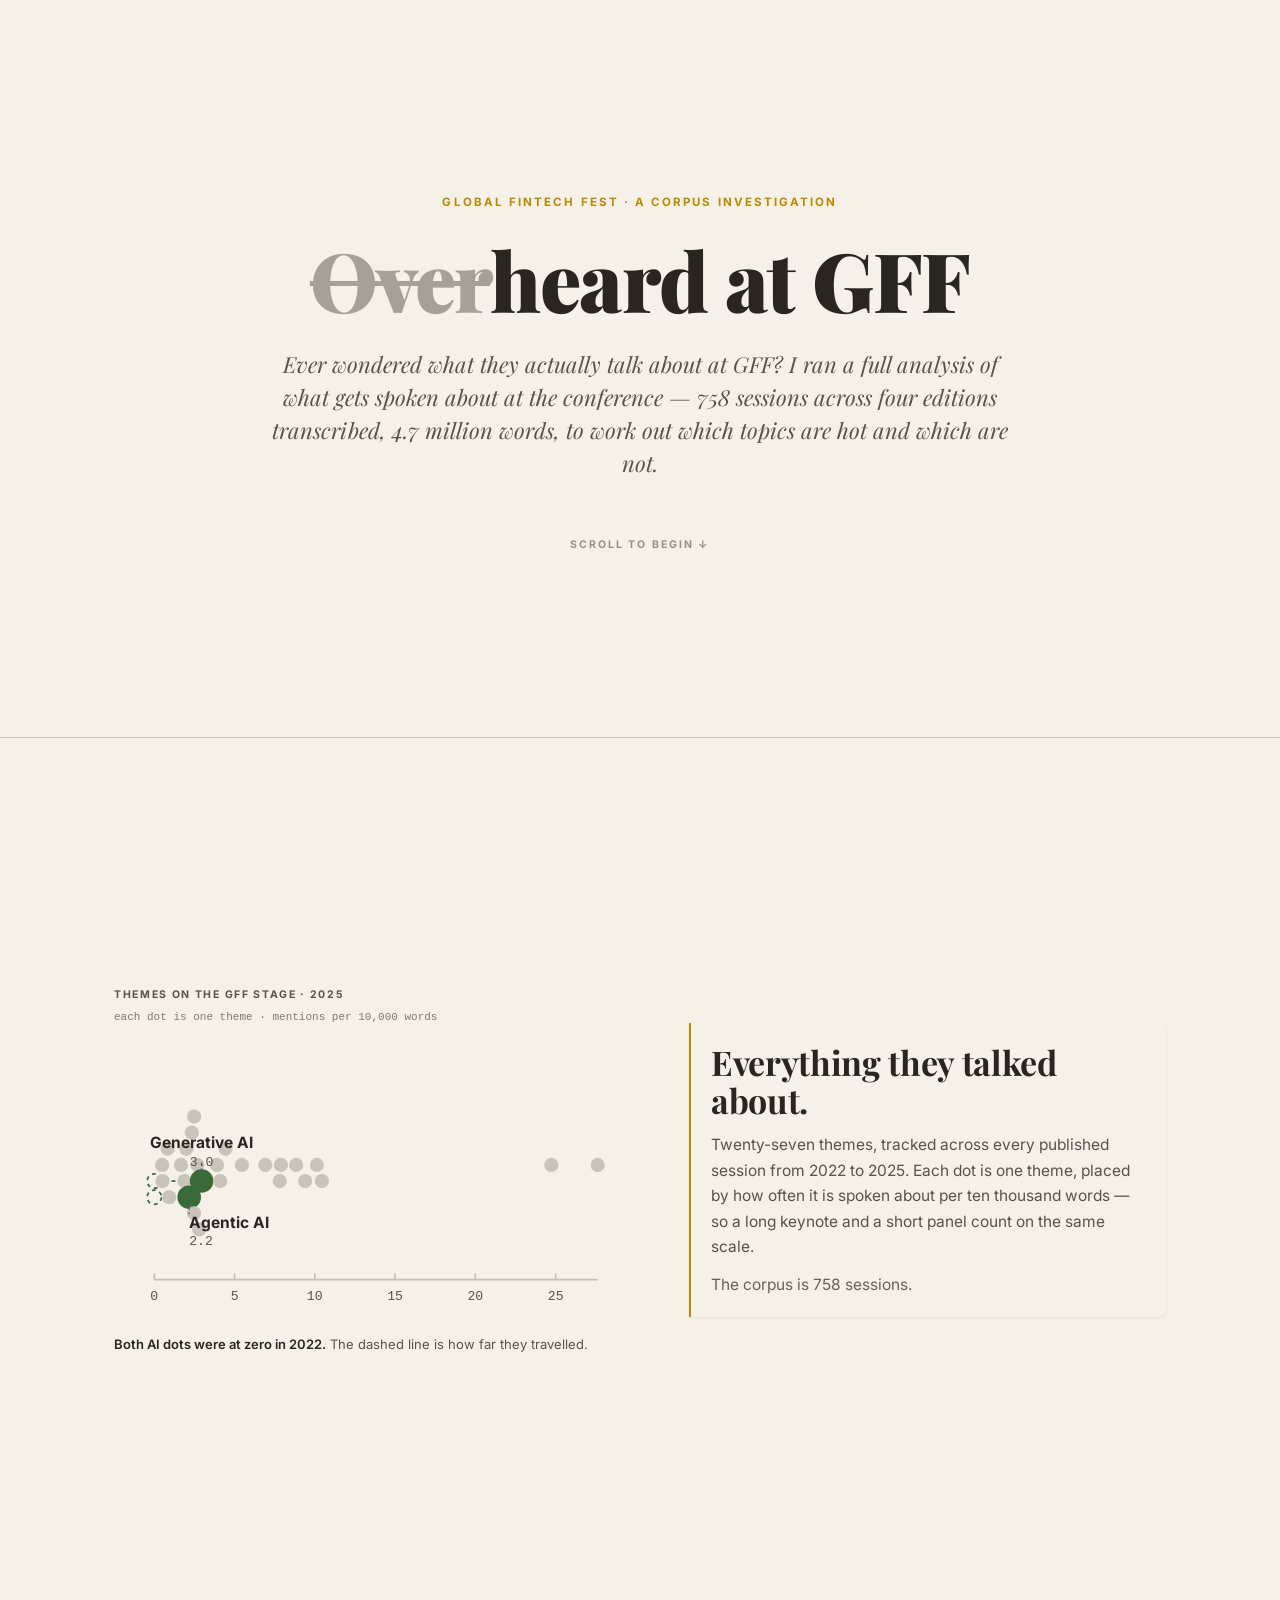
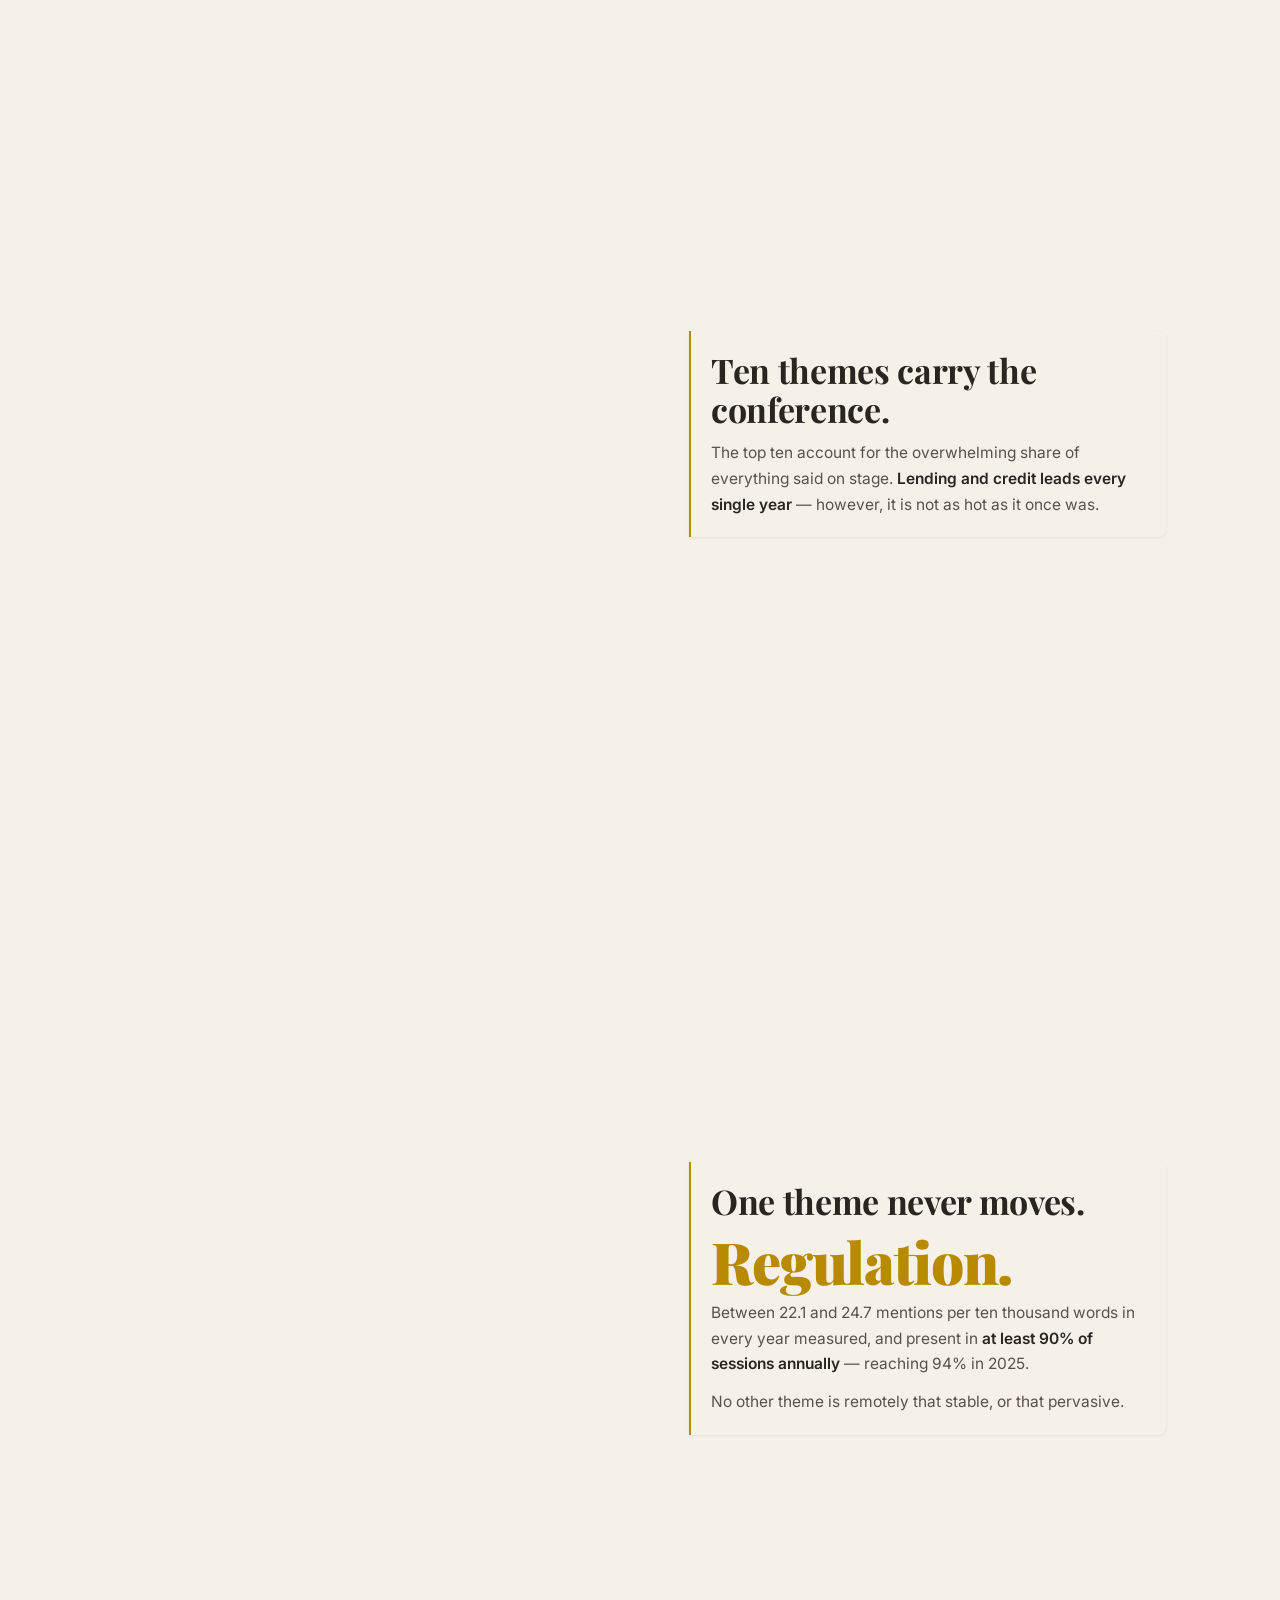
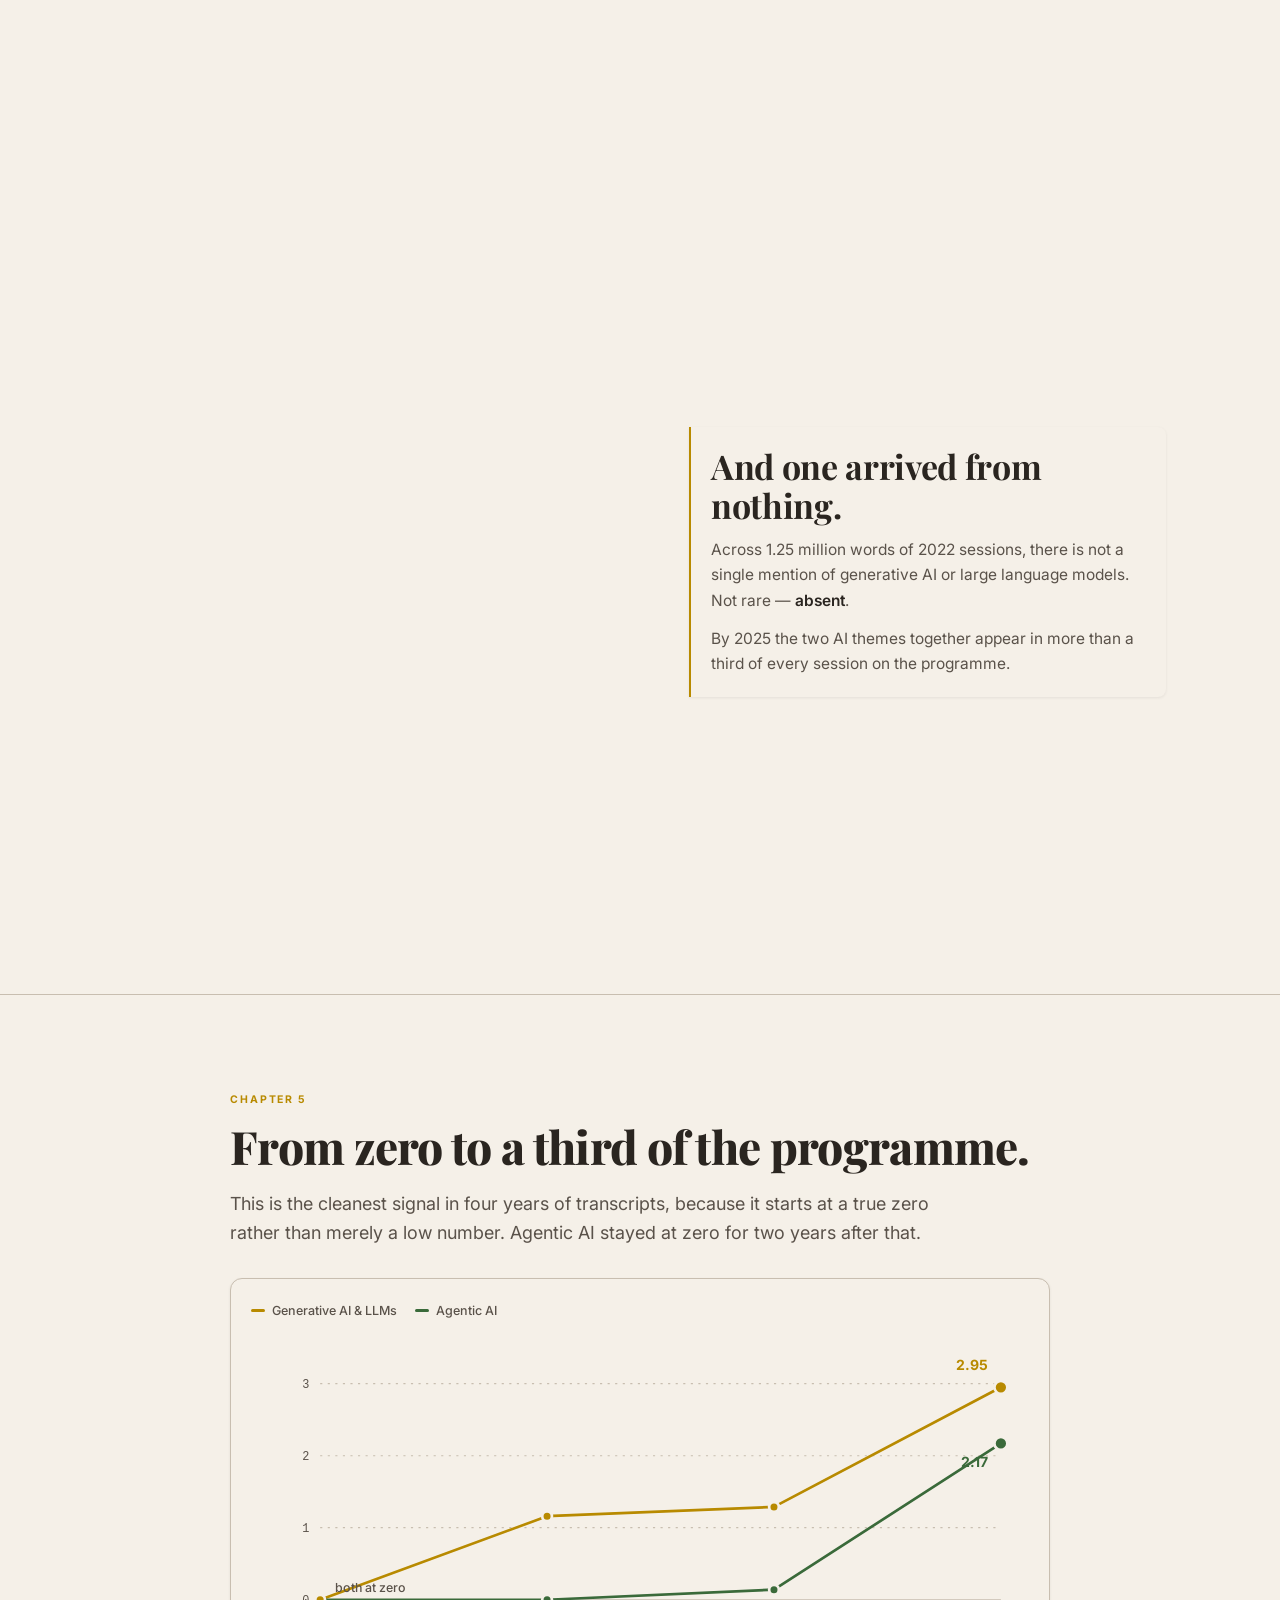
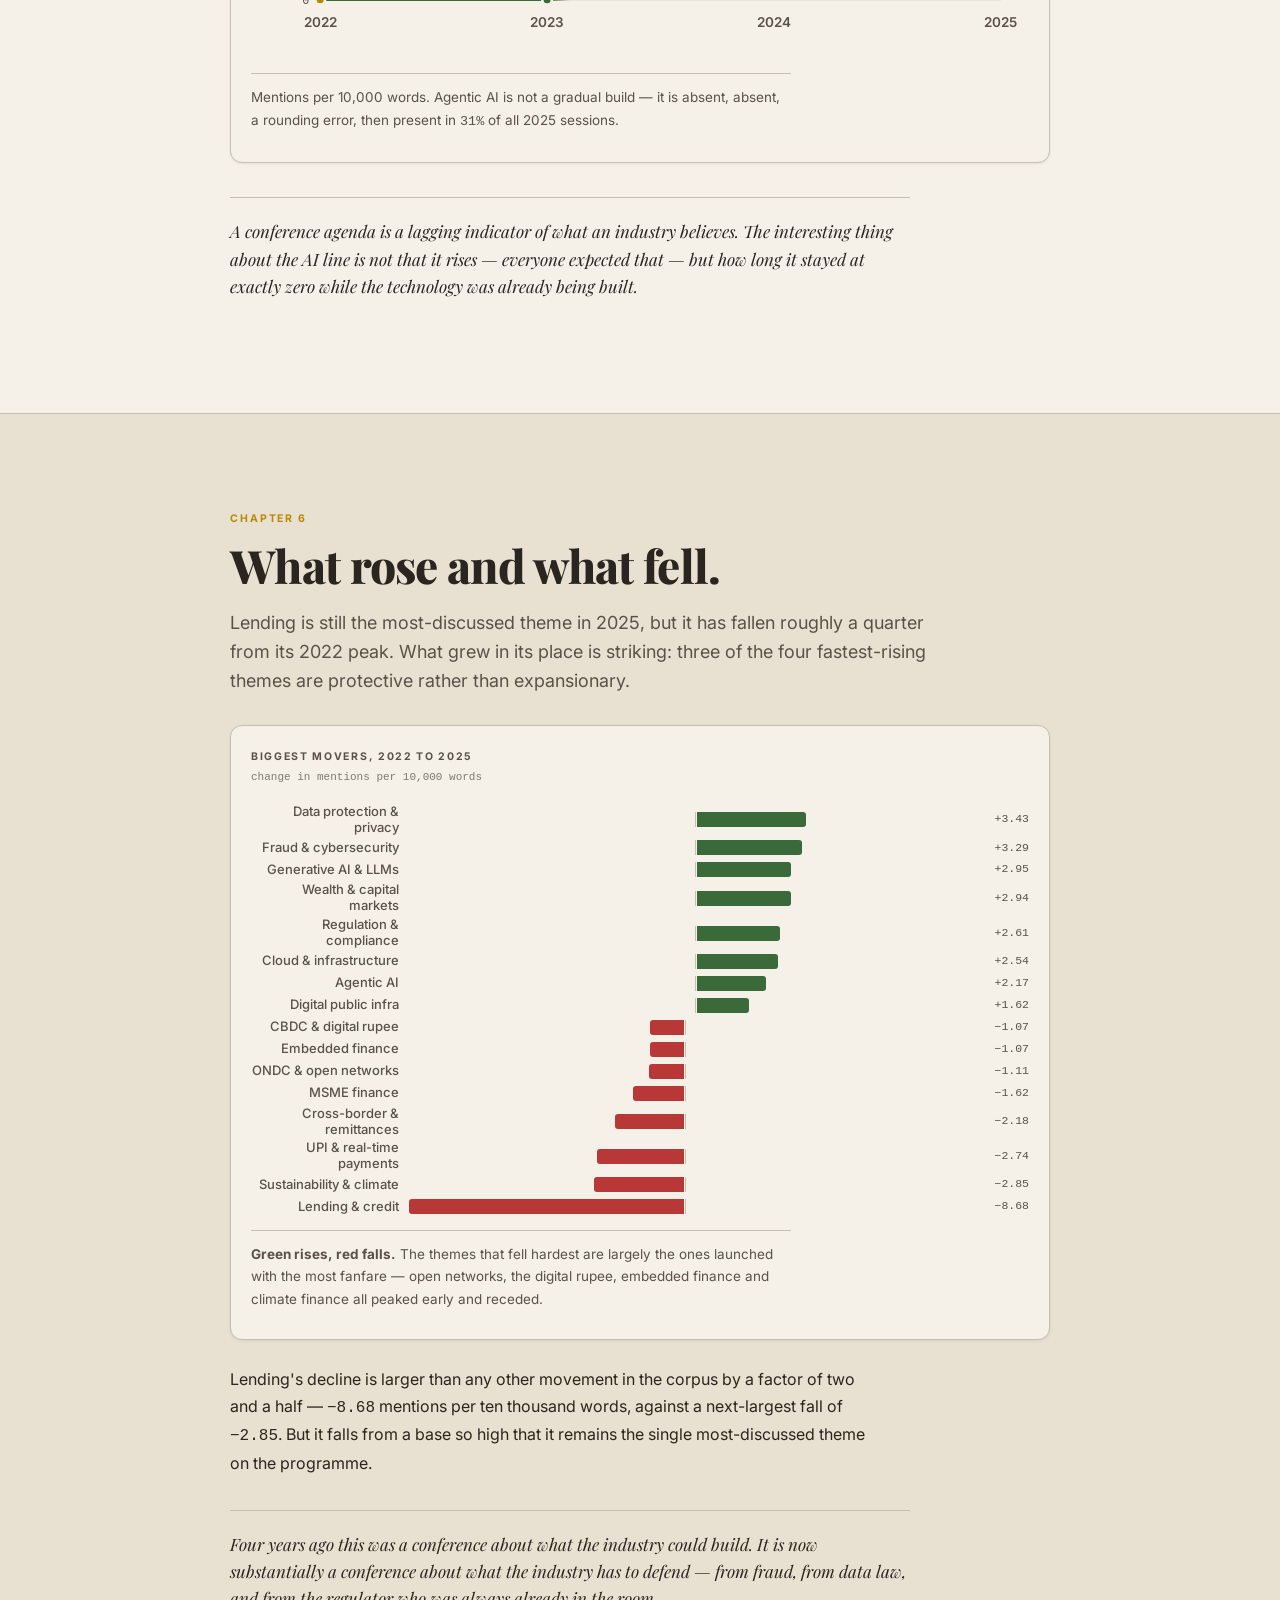
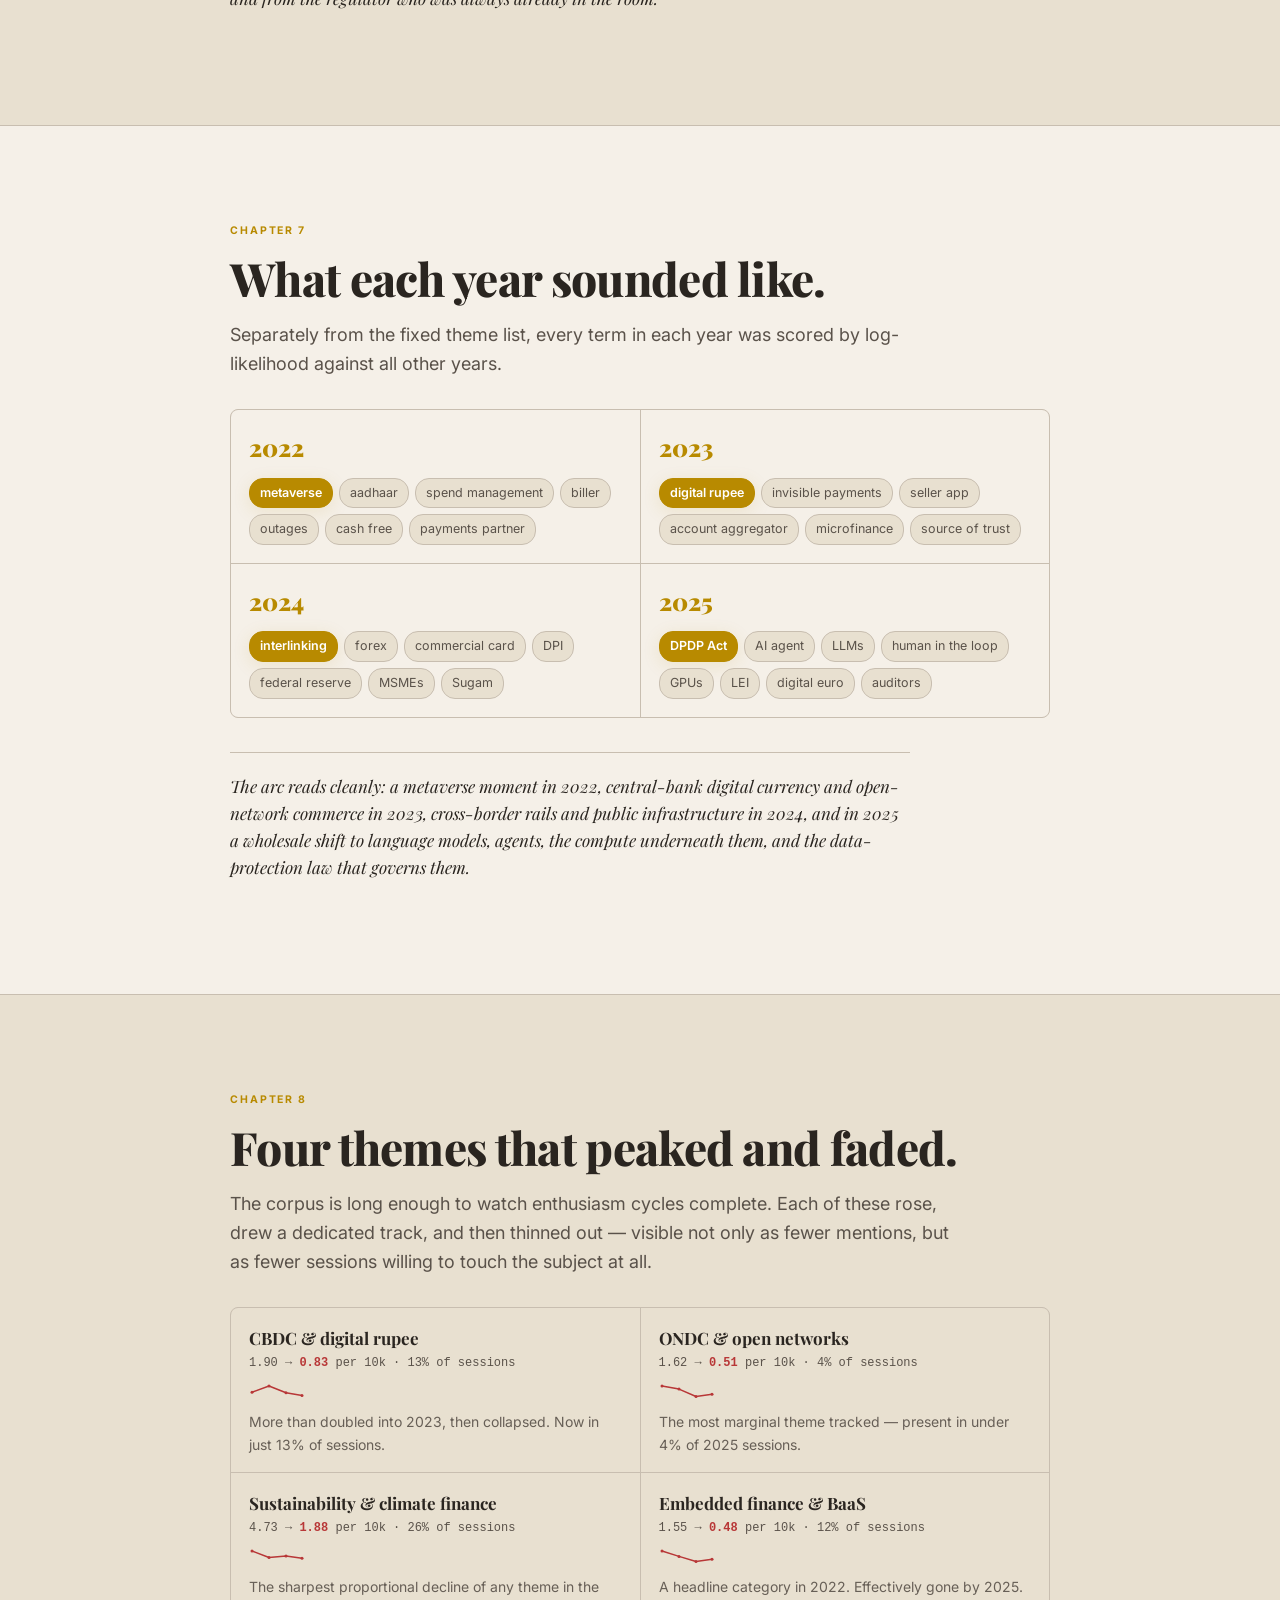
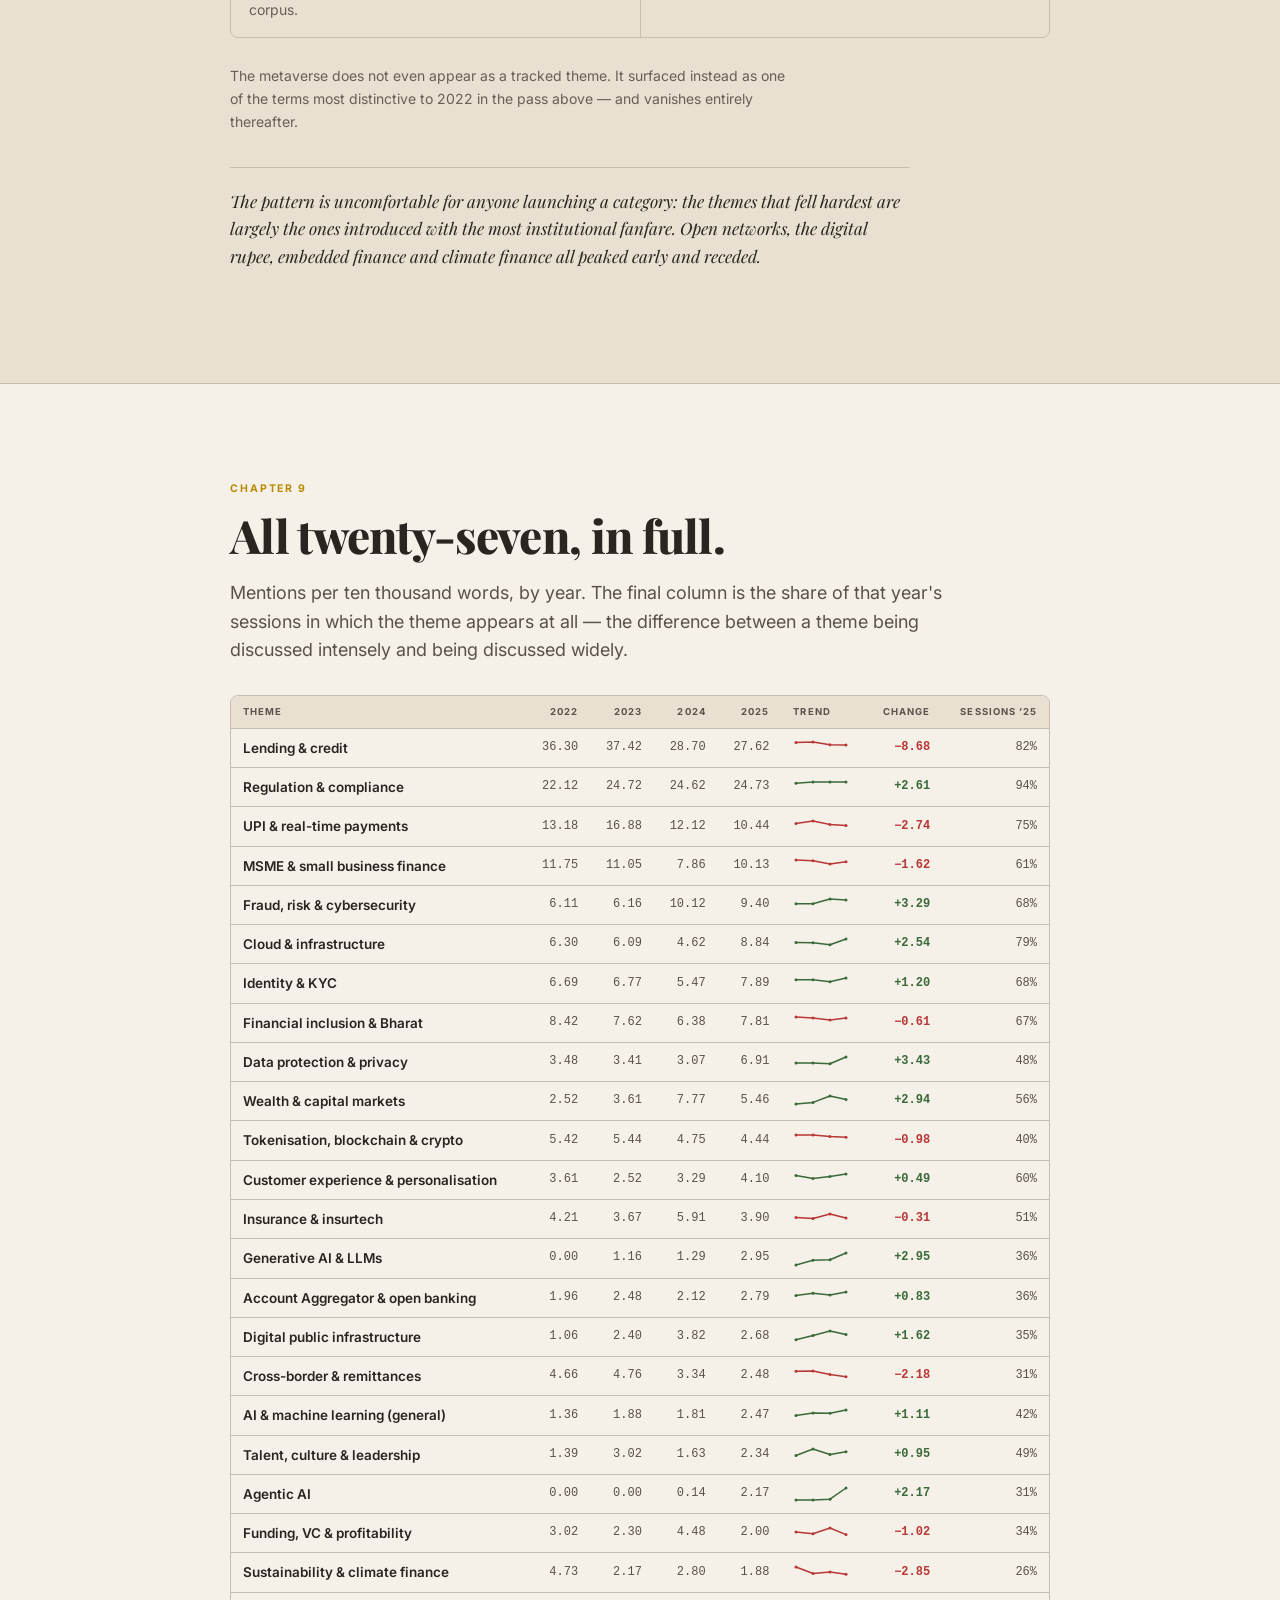
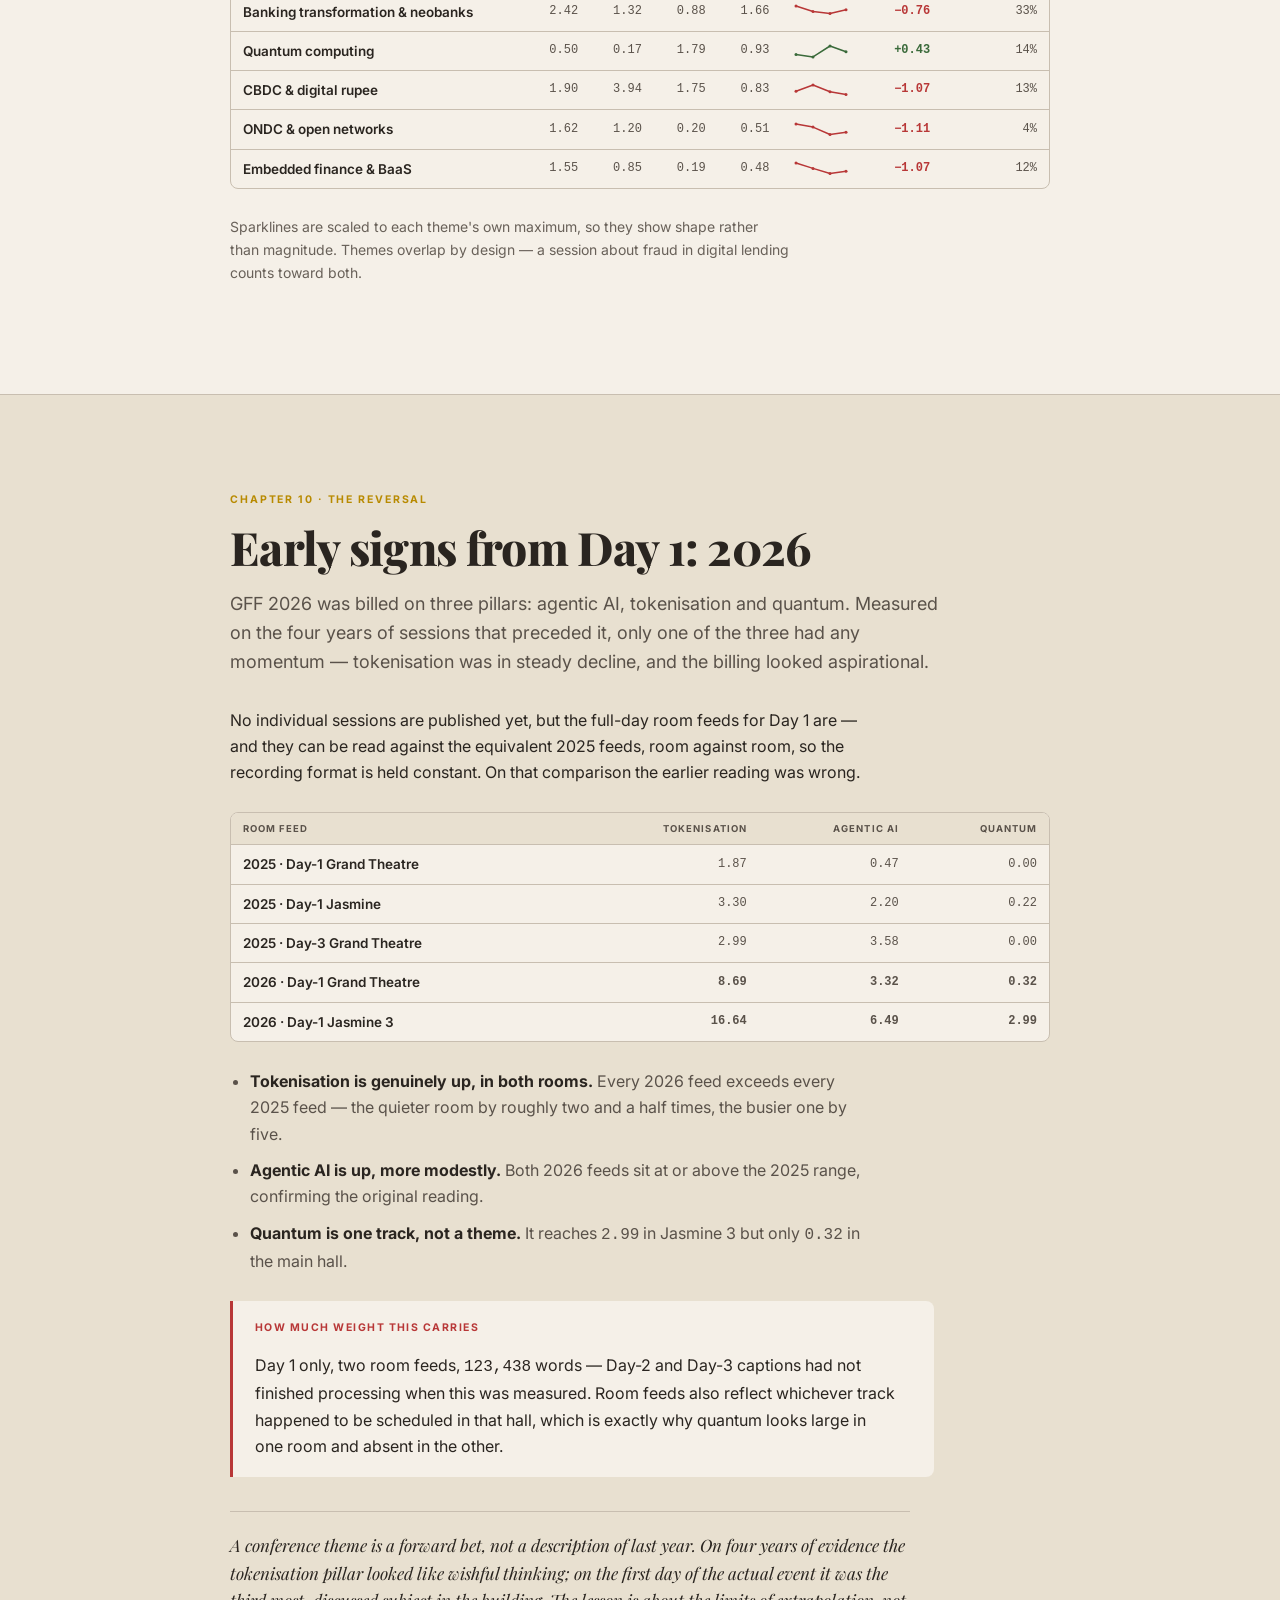
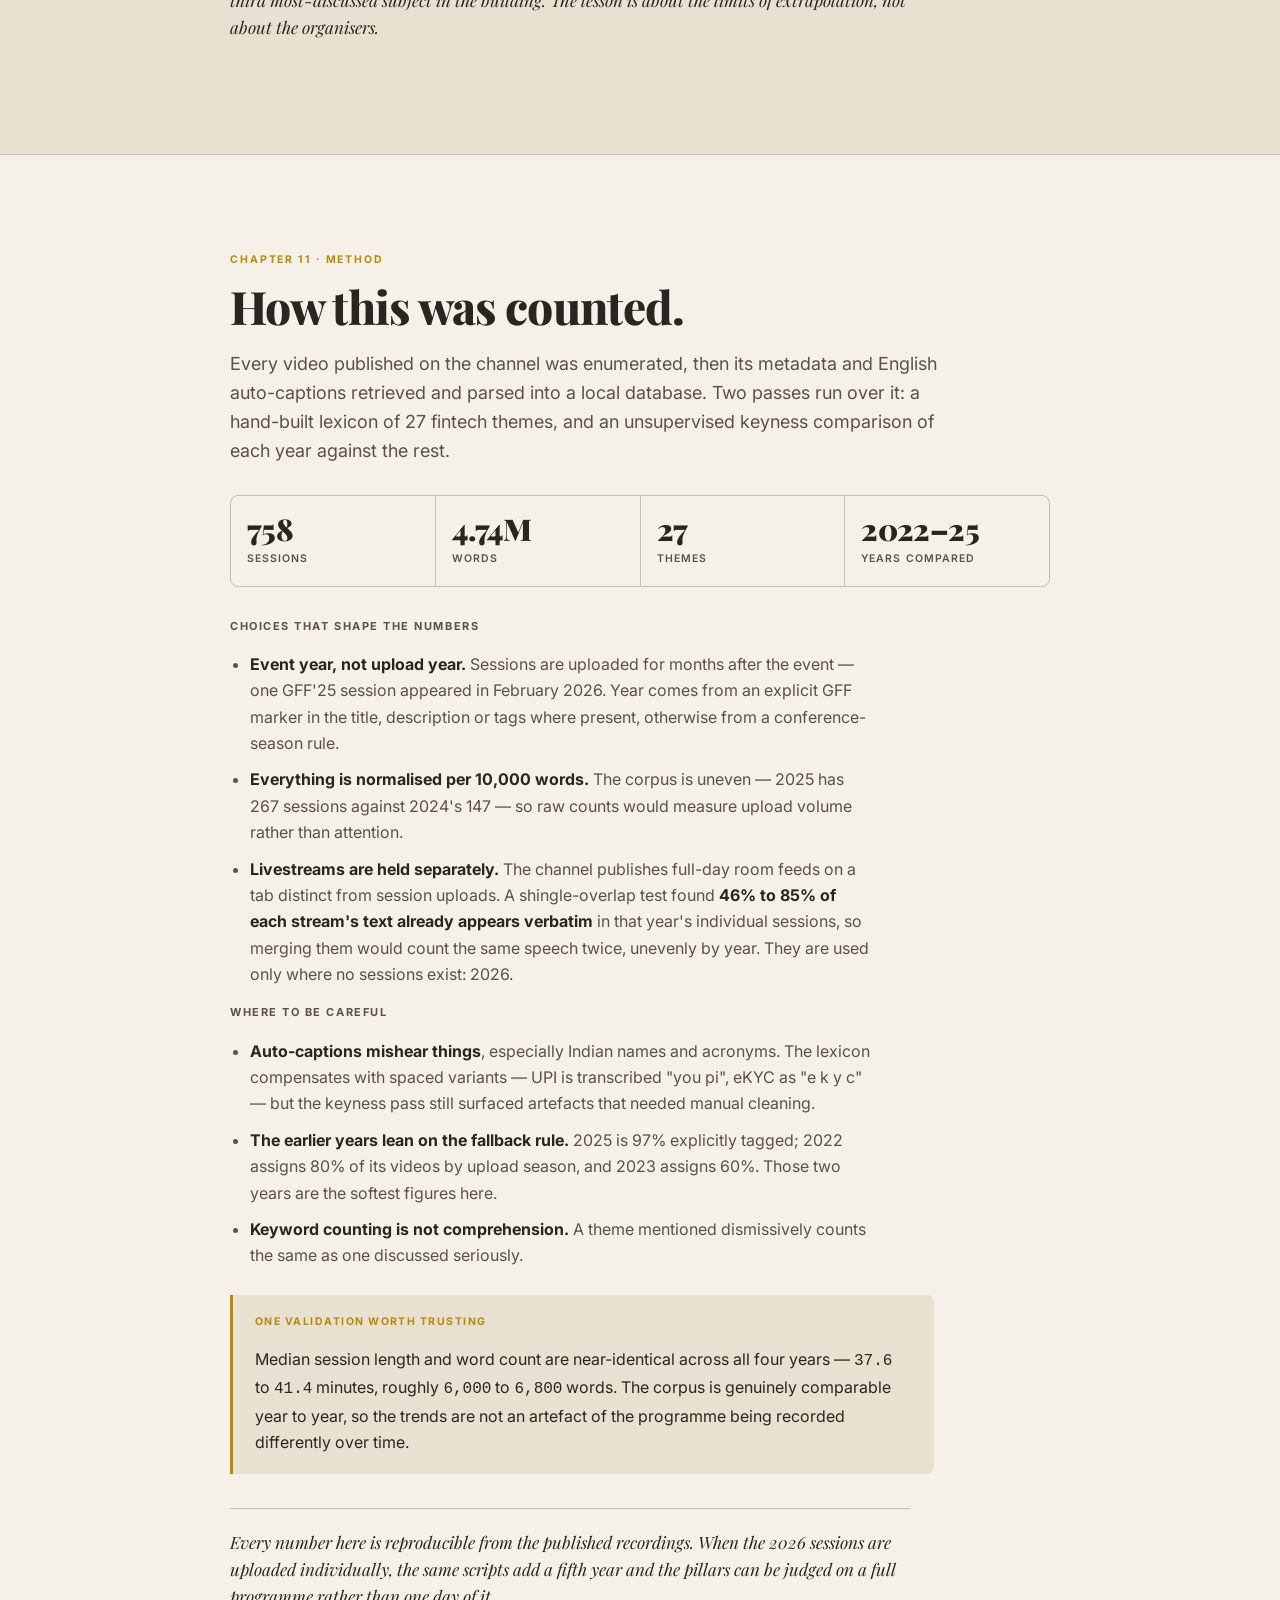
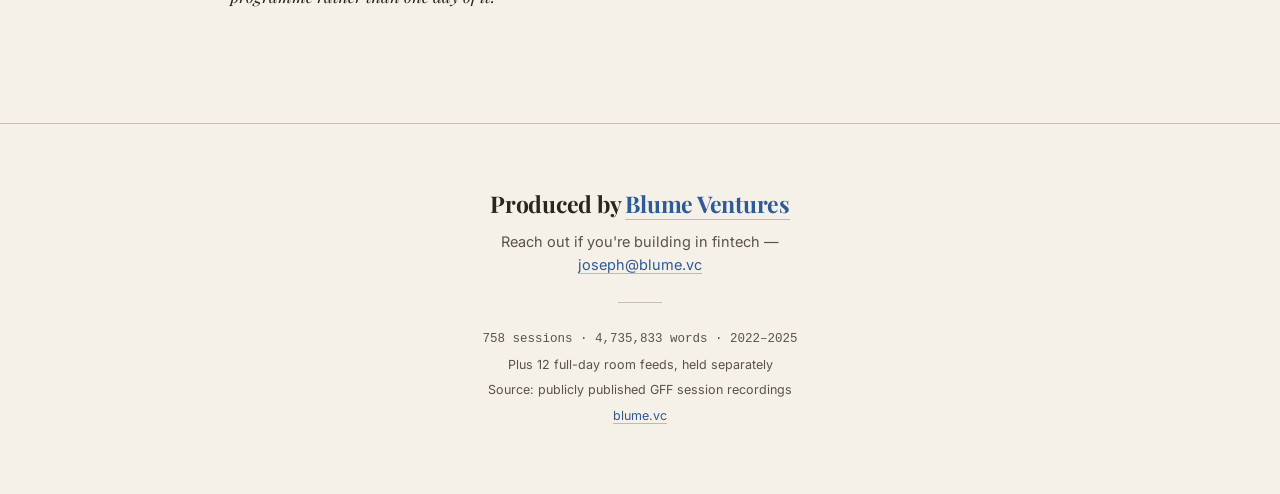
==== gff/index.html @ d0a812e6 "Add Overheard at GFF data story at /gff Scrollytelling analysis of four years of Global Fintech Fest" ====
<!DOCTYPE html>
<html lang="en">
<head>
<meta charset="UTF-8">
<meta name="viewport" content="width=device-width, initial-scale=1.0">
<meta name="description" content="What they actually talk about at Global Fintech Fest: 758 sessions, 4.7 million words, analysed.">
<meta property="og:title" content="Overheard at GFF">
<meta property="og:description" content="758 sessions across four editions. 4.7 million words. Which topics are hot and which are not.">
<meta property="og:type" content="article">
<title>Overheard at GFF</title>
<link rel="preconnect" href="https://fonts.googleapis.com">
<link rel="preconnect" href="https://fonts.gstatic.com" crossorigin>
<link href="https://fonts.googleapis.com/css2?family=Playfair+Display:ital,wght@0,400;0,700;0,900;1,400;1,700&family=Inter:wght@400;500;600;700&display=swap" rel="stylesheet">
<style>
:root{
  --bg:#f5f0e8; --bg-dark:#e8e0d0; --ink:#2a2520; --ink-soft:#5a524a;
  --rule:#c8beb0; --accent:#b88a00; --red:#b83737; --green:#3a6a3a;
  --blume:#2e5a95; --gray:#c9c4ba;
  --serif:"Playfair Display",Georgia,serif;
  --sans:"Inter",-apple-system,BlinkMacSystemFont,sans-serif;
  --mono:ui-monospace,"SF Mono",Menlo,monospace;
  --max-w:1100px;
  --radius-sm:4px; --radius-md:8px; --radius-lg:12px; --radius-xl:16px;
  --shadow-sm:0 1px 3px rgba(42,37,32,.08);
  --shadow-md:0 4px 12px rgba(42,37,32,.10);
  --shadow-lg:0 8px 30px rgba(42,37,32,.12);
  --shadow-gold:0 4px 18px rgba(184,138,0,.12);
}
*{box-sizing:border-box}
body{margin:0;background:var(--bg);color:var(--ink);
     font-family:var(--sans);font-size:16px;line-height:1.65;
     -webkit-font-smoothing:antialiased}

/* ─────────────── hero ─────────────── */
.hero{min-height:82vh;display:flex;align-items:center;justify-content:center;
      text-align:center;padding:80px 24px 60px;border-bottom:1px solid var(--rule)}
.hero-inner{max-width:760px}
.kicker{font-family:var(--sans);font-size:11.5px;font-weight:700;letter-spacing:.18em;
        text-transform:uppercase;color:var(--accent);margin:0 0 26px}
.hero h1{font-family:var(--serif);font-weight:900;font-size:clamp(46px,8.4vw,82px);
         line-height:1.02;letter-spacing:-.015em;margin:0;text-wrap:balance}
/* "Over" struck through: it wasn't overheard, all of it was heard.
   Uses the font's own strikeout metric, which sits through the middle of the
   lowercase — a hand-tuned offset rides too high at display sizes. */
.hero h1 s{text-decoration:line-through;
           text-decoration-thickness:.055em;
           text-decoration-color:currentColor;
           text-decoration-skip-ink:none;
           color:var(--ink-soft);opacity:.5}
.dek{font-family:var(--serif);font-style:italic;font-weight:400;
     font-size:clamp(18px,2.5vw,22px);line-height:1.5;color:var(--ink-soft);
     margin:26px auto 0;max-width:36em}
.scroll-cue{font-size:10.5px;font-weight:700;letter-spacing:.2em;text-transform:uppercase;
            color:var(--ink-soft);opacity:.6;margin-top:56px}

/* ─────────────── scrolly ─────────────── */
/* Mobile first: the chart pins to the top of the screen and the step cards
   scroll through the space beneath it. Two side-by-side columns only once
   there is width for them. */
#scrolly{position:relative;max-width:var(--max-w);margin:0 auto;display:block}

.sticky-fig{position:sticky;top:0;z-index:3;margin:0;
            display:flex;flex-direction:column;justify-content:flex-start;
            height:47vh;padding:14px 16px 10px;background:var(--bg);
            border-bottom:1px solid var(--rule);
            box-shadow:0 8px 14px -10px rgba(42,37,32,.3)}
.steps{position:relative;z-index:1;margin:0;padding:0 16px}
.step{min-height:78vh;display:flex;align-items:center;padding:18px 0}

@media(min-width:900px){
  #scrolly{display:grid;grid-template-columns:1.05fr .95fr;gap:48px;padding:0 24px}
  .sticky-fig{height:100vh;justify-content:center;padding:24px 0;
              background:transparent;border-bottom:none;box-shadow:none}
  .steps{padding:0}
  .step{min-height:96vh;padding:40px 0}
}
.fig-head{font-size:10.5px;font-weight:700;letter-spacing:.16em;text-transform:uppercase;
          color:var(--ink-soft);margin-bottom:4px}
.fig-sub{font-family:var(--mono);font-size:11px;color:var(--ink-soft);opacity:.75;
         margin-bottom:18px}

/* Row metrics shrink with viewport height so all 27 themes stay on screen. */
/* Theme swarm: one dot per theme, placed on a single axis by how much it gets
   spoken about. A distribution survives a narrow screen in a way that 27
   labelled rows cannot — only the themes being talked about need a label. */
#swarm{display:block;width:100%;height:auto}
.dot{fill:var(--gray);transition:fill .5s ease,opacity .5s ease}
.dot.off{opacity:.2}
.dot.on{fill:var(--accent)}
.dot.ai{fill:var(--green)}
.ax{stroke:var(--rule);stroke-width:1}
.axt{fill:var(--ink-soft);font-family:var(--mono);font-size:8.5px}
.ann-t{fill:var(--ink);font-family:var(--sans);font-size:10px;font-weight:700}
.ann-s{fill:var(--ink-soft);font-family:var(--mono);font-size:8.5px}
.ann-l{stroke:var(--ink-soft);stroke-width:.8;stroke-dasharray:2 2;fill:none}
.ghost{fill:none;stroke:var(--green);stroke-width:1.1;stroke-dasharray:2.5 2.5}
.swarm-cap{font-size:13px;color:var(--ink-soft);margin-top:12px;line-height:1.45;
           min-height:3.2em}
.swarm-cap b{color:var(--ink);font-weight:600}

/* .steps / .step geometry lives in the scrolly block above — do not redeclare. */
.step-inner{background:var(--bg);border-left:2px solid var(--accent);
            padding:20px 20px;border-radius:0 var(--radius-md) var(--radius-md) 0;
            box-shadow:var(--shadow-sm)}
.step h2{font-family:var(--serif);font-weight:700;font-size:clamp(24px,5.6vw,34px);
         line-height:1.14;letter-spacing:-.01em;margin:0 0 12px}
.step p{margin:0 0 12px;color:var(--ink-soft);font-size:15.5px}
/* the one word the chapter turns on */
.bigword{display:block;font-family:var(--serif);font-weight:900;
         font-size:clamp(38px,9vw,58px);line-height:1;letter-spacing:-.02em;
         color:var(--accent);margin:2px 0 10px}
.step p:last-child{margin-bottom:0}
.step strong{color:var(--ink);font-weight:600}

/* ─────────────── chapters ─────────────── */
.chapter{padding:60px 18px;border-top:1px solid var(--rule)}
@media(min-width:900px){.chapter{padding:96px 24px}}
.chapter-alt{background:var(--bg-dark)}
.chapter-inner{max-width:820px;margin:0 auto}
.chapter-num{font-size:10.5px;font-weight:700;letter-spacing:.18em;text-transform:uppercase;
             color:var(--accent);margin:0 0 14px}
.chapter-title{font-family:var(--serif);font-weight:800;font-size:clamp(30px,5vw,46px);
               line-height:1.08;letter-spacing:-.015em;margin:0 0 18px;text-wrap:balance}
.chapter-lead{font-size:18px;line-height:1.6;color:var(--ink-soft);margin:0 0 30px;max-width:40em}
.chapter p{max-width:40em}
.chapter-kicker{margin-top:34px;padding-top:20px;border-top:1px solid var(--rule);
                font-family:var(--serif);font-style:italic;font-size:17px;line-height:1.6;
                color:var(--ink);max-width:40em}
.sub-h{font-size:11px;font-weight:700;letter-spacing:.14em;text-transform:uppercase;
       color:var(--ink-soft);margin:0 0 14px}
.note{font-size:14px;color:var(--ink-soft);opacity:.9}
.big-stat{font-family:var(--serif);font-size:clamp(30px,5vw,44px);font-weight:700;
          line-height:1.2;margin:26px 0}
.big-stat strong{color:var(--accent);font-weight:900}

/* stat strip */
.stats{display:grid;grid-template-columns:repeat(auto-fit,minmax(150px,1fr));
       gap:1px;background:var(--rule);border:1px solid var(--rule);
       border-radius:var(--radius-md);overflow:hidden;margin:30px 0}
.stat{background:var(--bg);padding:18px 16px}
.chapter-alt .stat{background:var(--bg-dark)}
.stat-v{font-family:var(--serif);font-weight:900;font-size:30px;line-height:1;
        letter-spacing:-.02em;margin-bottom:6px}
.stat-l{font-size:10.5px;font-weight:600;letter-spacing:.1em;text-transform:uppercase;
        color:var(--ink-soft)}

/* line chart */
.figbox{background:var(--bg);border:1px solid var(--rule);border-radius:var(--radius-lg);
        padding:16px 12px 12px;margin:26px 0;box-shadow:var(--shadow-sm)}
@media(min-width:640px){.figbox{padding:22px 20px 16px}}
.mvval{min-width:38px}
@media(min-width:640px){.mvval{min-width:46px}}
.chapter-alt .figbox{background:var(--bg)}
.figbox svg{display:block;width:100%;height:auto;overflow:visible}
.figcap{font-size:13.5px;color:var(--ink-soft);margin-top:14px;padding-top:12px;
        border-top:1px solid var(--rule)}
.legend{display:flex;gap:18px;flex-wrap:wrap;margin-bottom:14px}
.lg{display:flex;align-items:center;gap:7px;font-size:12.5px;font-weight:500;color:var(--ink-soft)}
.sw{width:14px;height:3px;border-radius:2px}

/* diverging movers chart */
.mv{display:flex;flex-direction:column;gap:3px}
.mvrow{display:grid;grid-template-columns:minmax(72px,104px) 1fr 1fr auto;gap:6px;
       align-items:center;font-size:11px}
@media(min-width:640px){.mvrow{grid-template-columns:minmax(92px,148px) 1fr 1fr auto;
                               gap:10px;font-size:13px}}
.mvlab{text-align:right;color:var(--ink-soft);font-weight:500;line-height:1.22}
.mvneg{display:flex;justify-content:flex-end;border-right:1px solid var(--rule);padding-right:1px}
.mvpos{display:flex;justify-content:flex-start;border-left:1px solid var(--rule);
       margin-left:-1px;padding-left:1px}
.mvbar{display:block;height:15px;width:0;
       transition:width .9s cubic-bezier(.22,.9,.28,1)}
.mvneg .mvbar{background:var(--red);border-radius:3px 0 0 3px}
.mvpos .mvbar{background:var(--green);border-radius:0 3px 3px 0}
.mvval{font-family:var(--mono);font-size:11.5px;color:var(--ink-soft);
       font-variant-numeric:tabular-nums;min-width:46px;text-align:right}

/* decay grid */
.decay{display:grid;grid-template-columns:1fr;gap:1px;background:var(--rule);
       border:1px solid var(--rule);border-radius:var(--radius-md);overflow:hidden;margin:26px 0}
@media(min-width:620px){.decay{grid-template-columns:1fr 1fr}}
.dcell{background:var(--bg);padding:16px 18px}
.chapter-alt .dcell{background:var(--bg-dark)}
.dname{font-family:var(--serif);font-weight:700;font-size:17px;margin-bottom:2px}
.dnum{font-family:var(--mono);font-size:12px;color:var(--ink-soft);margin-bottom:9px}
.dnum b{color:var(--red);font-weight:600}

/* table */
.tw{overflow-x:auto;border:1px solid var(--rule);border-radius:var(--radius-md);
    background:var(--bg);margin:26px 0}
.chapter-alt .tw{background:var(--bg)}
table{border-collapse:collapse;width:100%;min-width:560px;font-size:13.5px}
th,td{padding:8px 12px;border-bottom:1px solid var(--rule);text-align:left}
thead th{font-size:9.5px;font-weight:700;letter-spacing:.11em;text-transform:uppercase;
         color:var(--ink-soft);background:var(--bg-dark);white-space:nowrap}
thead th.r{text-align:right}
tbody tr:last-child td{border-bottom:none}
tbody tr:hover{background:var(--bg-dark)}
td.nm{font-weight:600;white-space:nowrap}
td.r{text-align:right;font-family:var(--mono);font-size:12px;
     font-variant-numeric:tabular-nums;color:var(--ink-soft);white-space:nowrap}
td.up{color:var(--green);font-weight:600}
td.dn{color:var(--red);font-weight:600}
.spark{width:56px;height:17px;display:block}

/* year terms */
.years{display:grid;grid-template-columns:1fr;gap:1px;background:var(--rule);
       border:1px solid var(--rule);border-radius:var(--radius-md);overflow:hidden;margin:26px 0}
@media(min-width:640px){.years{grid-template-columns:1fr 1fr}}
.ycell{background:var(--bg);padding:18px}
.chapter-alt .ycell{background:var(--bg-dark)}
.ynum{font-family:var(--serif);font-weight:900;font-size:24px;color:var(--accent);margin-bottom:10px}
.terms{display:flex;flex-wrap:wrap;gap:6px}
.term{font-size:12.5px;padding:4px 10px;border-radius:14px;background:var(--bg-dark);
      color:var(--ink-soft);border:1px solid var(--rule)}
.chapter-alt .term{background:var(--bg)}
.term.hot{background:var(--accent);color:#fff;border-color:var(--accent);font-weight:600;
          box-shadow:var(--shadow-gold)}

/* callout */
.call{border-left:3px solid var(--accent);background:var(--bg-dark);padding:18px 22px;
      margin:26px 0;border-radius:0 var(--radius-md) var(--radius-md) 0;max-width:44em}
.chapter-alt .call{background:var(--bg)}
.call p:last-child{margin-bottom:0}
.call.warn{border-left-color:var(--red)}
.call-h{font-size:10.5px;font-weight:700;letter-spacing:.14em;text-transform:uppercase;
        color:var(--accent);margin-bottom:8px}
.call.warn .call-h{color:var(--red)}

ul.pl{padding-left:20px;max-width:40em}
ul.pl li{margin-bottom:10px;color:var(--ink-soft)}
ul.pl strong{color:var(--ink)}

footer{padding:56px 24px 70px;border-top:1px solid var(--rule);text-align:center}
footer p{font-size:12.5px;color:var(--ink-soft);margin:5px auto;max-width:34em}
footer .credit{font-family:var(--serif);font-weight:700;font-size:clamp(19px,3.4vw,23px);
               color:var(--ink);margin-bottom:8px;letter-spacing:-.01em}
footer .reach{font-size:14.5px;line-height:1.55;color:var(--ink-soft);margin-bottom:26px}
footer .foot-rule{width:44px;height:1px;background:var(--rule);margin:26px auto}
/* Everything Blume carries the blue, not the story's gold accent. */
footer a{color:var(--blume);text-decoration:none;
         border-bottom:1px solid rgba(46,90,149,.35)}
footer a:hover,footer a:focus-visible{border-bottom-color:var(--blume)}
.mono{font-family:var(--mono)}

@media (prefers-reduced-motion:reduce){*{transition:none!important;animation:none!important}}
</style>
</head>
<body>
<header class="hero">
  <div class="hero-inner">
    <p class="kicker">Global Fintech Fest · A Corpus Investigation</p>
    <h1><s>Over</s>heard at GFF</h1>
    <p class="dek">Ever wondered what they actually talk about at GFF? I ran a full analysis of what gets spoken about at the conference — 758 sessions across four editions transcribed, 4.7 million words, to work out which topics are hot and which are not.</p>
    <p class="scroll-cue">Scroll to begin ↓</p>
  </div>
</header>

<main id="scrolly">
  <figure class="sticky-fig">
    <div class="fig-head">Themes on the GFF stage · 2025</div>
    <div class="fig-sub">each dot is one theme · mentions per 10,000 words</div>
    <svg id="swarm" viewBox="0 0 340 180" role="img"
         aria-label="Twenty-seven themes plotted by how often each is mentioned per ten thousand words in 2025. Most cluster below five; lending and credit and regulation and compliance sit far to the right."></svg>
    <p class="swarm-cap" id="swarmcap"></p>
  </figure>

  <article class="steps">
    <section class="step" data-step="1">
      <div class="step-inner">
        <h2>Everything they talked about.</h2>
        <p>Twenty-seven themes, tracked across every published session from 2022 to 2025. Each dot is one theme, placed by how often it is spoken about per ten thousand words — so a long keynote and a short panel count on the same scale.</p>
        <p class="note">The corpus is 758 sessions.</p>
      </div>
    </section>

    <section class="step" data-step="2">
      <div class="step-inner">
        <h2>Ten themes carry the conference.</h2>
        <p>The top ten account for the overwhelming share of everything said on stage. <strong>Lending and credit leads every single year</strong> — however, it is not as hot as it once was.</p>
      </div>
    </section>

    <section class="step" data-step="3">
      <div class="step-inner">
        <h2>One theme never moves.</h2>
        <span class="bigword">Regulation.</span>
        <p>Between 22.1 and 24.7 mentions per ten thousand words in every year measured, and present in <strong>at least 90% of sessions annually</strong> — reaching 94% in 2025.</p>
        <p>No other theme is remotely that stable, or that pervasive.</p>
      </div>
    </section>

    <section class="step" data-step="4">
      <div class="step-inner">
        <h2>And one arrived from nothing.</h2>
        <p>Across 1.25 million words of 2022 sessions, there is not a single mention of generative AI or large language models. Not rare — <strong>absent</strong>.</p>
        <p>By 2025 the two AI themes together appear in more than a third of every session on the programme.</p>
      </div>
    </section>
  </article>
</main>

<section class="chapter" id="ch5">
  <div class="chapter-inner">
    <p class="chapter-num">Chapter 5</p>
    <h2 class="chapter-title">From zero to a third of the programme.</h2>
    <p class="chapter-lead">This is the cleanest signal in four years of transcripts, because it starts at a true zero rather than merely a low number. Agentic AI stayed at zero for two years after that.</p>

    <div class="figbox">
      <div class="legend">
        <span class="lg"><span class="sw" style="background:#b88a00"></span>Generative AI &amp; LLMs</span>
        <span class="lg"><span class="sw" style="background:#3a6a3a"></span>Agentic AI</span>
      </div>
      <svg viewBox="0 0 720 300" role="img" aria-label="Generative AI rises from zero in 2022 to 2.95 mentions per 10,000 words in 2025. Agentic AI is zero until 2024, then 2.17 in 2025.">
        <g stroke="#c8beb0" stroke-width="1">
          <line x1="64" y1="245" x2="694" y2="245"/>
          <line x1="64" y1="178.3" x2="694" y2="178.3" stroke-dasharray="2 5"/>
          <line x1="64" y1="111.7" x2="694" y2="111.7" stroke-dasharray="2 5"/>
          <line x1="64" y1="45" x2="694" y2="45" stroke-dasharray="2 5"/>
        </g>
        <g fill="#5a524a" font-family="ui-monospace,SF Mono,Menlo,monospace" font-size="11" text-anchor="end">
          <text x="54" y="249">0</text><text x="54" y="182.3">1</text>
          <text x="54" y="115.7">2</text><text x="54" y="49">3</text>
        </g>
        <g fill="#5a524a" font-family="Inter,sans-serif" font-size="12.5" font-weight="600" text-anchor="middle">
          <text x="64" y="270">2022</text><text x="274" y="270">2023</text>
          <text x="484" y="270">2024</text><text x="694" y="270">2025</text>
        </g>
        <polyline points="64,245 274,167.7 484,159.1 694,48.4" fill="none" stroke="#b88a00"
                  stroke-width="2.5" stroke-linejoin="round" stroke-linecap="round"/>
        <polyline points="64,245 274,245 484,235.7 694,100.4" fill="none" stroke="#3a6a3a"
                  stroke-width="2.5" stroke-linejoin="round" stroke-linecap="round"/>
        <g stroke="#f5f0e8" stroke-width="2.5">
          <circle cx="64" cy="245" r="4.5" fill="#b88a00"/><circle cx="274" cy="167.7" r="4.5" fill="#b88a00"/>
          <circle cx="484" cy="159.1" r="4.5" fill="#b88a00"/><circle cx="694" cy="48.4" r="6" fill="#b88a00"/>
          <circle cx="274" cy="245" r="4.5" fill="#3a6a3a"/>
          <circle cx="484" cy="235.7" r="4.5" fill="#3a6a3a"/><circle cx="694" cy="100.4" r="6" fill="#3a6a3a"/>
        </g>
        <g font-family="Inter,sans-serif" font-size="13" font-weight="700">
          <text x="682" y="32" fill="#b88a00" text-anchor="end">2.95</text>
          <text x="682" y="122" fill="#3a6a3a" text-anchor="end">2.17</text>
          <text x="78" y="238" fill="#5a524a" font-size="11.5" font-weight="500">both at zero</text>
        </g>
      </svg>
      <p class="figcap">Mentions per 10,000 words. Agentic AI is not a gradual build — it is absent, absent, a rounding error, then present in <span class="mono">31%</span> of all 2025 sessions.</p>
    </div>

    <p class="chapter-kicker">A conference agenda is a lagging indicator of what an industry believes. The interesting thing about the AI line is not that it rises — everyone expected that — but how long it stayed at exactly zero while the technology was already being built.</p>
  </div>
</section>

<section class="chapter chapter-alt" id="ch6">
  <div class="chapter-inner">
    <p class="chapter-num">Chapter 6</p>
    <h2 class="chapter-title">What rose and what fell.</h2>
    <p class="chapter-lead">Lending is still the most-discussed theme in 2025, but it has fallen roughly a quarter from its 2022 peak. What grew in its place is striking: three of the four fastest-rising themes are protective rather than expansionary.</p>

    <div class="figbox">
      <div class="fig-head" style="margin-bottom:2px">Biggest movers, 2022 to 2025</div>
      <div class="fig-sub">change in mentions per 10,000 words</div>
      <div class="mv" id="movers"></div>
      <p class="figcap"><strong>Green rises, red falls.</strong> The themes that fell hardest are largely the ones launched with the most fanfare — open networks, the digital rupee, embedded finance and climate finance all peaked early and receded.</p>
    </div>

    <p>Lending's decline is larger than any other movement in the corpus by a factor of two and a half — <span class="mono">−8.68</span> mentions per ten thousand words, against a next-largest fall of <span class="mono">−2.85</span>. But it falls from a base so high that it remains the single most-discussed theme on the programme.</p>

    <p class="chapter-kicker">Four years ago this was a conference about what the industry could build. It is now substantially a conference about what the industry has to defend — from fraud, from data law, and from the regulator who was always already in the room.</p>
  </div>
</section>

<section class="chapter" id="ch7">
  <div class="chapter-inner">
    <p class="chapter-num">Chapter 7</p>
    <h2 class="chapter-title">What each year sounded like.</h2>
    <p class="chapter-lead">Separately from the fixed theme list, every term in each year was scored by log-likelihood against all other years.</p>

    <div class="years" id="years"></div>

    <p class="chapter-kicker">The arc reads cleanly: a metaverse moment in 2022, central-bank digital currency and open-network commerce in 2023, cross-border rails and public infrastructure in 2024, and in 2025 a wholesale shift to language models, agents, the compute underneath them, and the data-protection law that governs them.</p>
  </div>
</section>

<section class="chapter chapter-alt" id="ch8">
  <div class="chapter-inner">
    <p class="chapter-num">Chapter 8</p>
    <h2 class="chapter-title">Four themes that peaked and faded.</h2>
    <p class="chapter-lead">The corpus is long enough to watch enthusiasm cycles complete. Each of these rose, drew a dedicated track, and then thinned out — visible not only as fewer mentions, but as fewer sessions willing to touch the subject at all.</p>

    <div class="decay" id="decay"></div>

    <p class="note">The metaverse does not even appear as a tracked theme. It surfaced instead as one of the terms most distinctive to 2022 in the pass above — and vanishes entirely thereafter.</p>

    <p class="chapter-kicker">The pattern is uncomfortable for anyone launching a category: the themes that fell hardest are largely the ones introduced with the most institutional fanfare. Open networks, the digital rupee, embedded finance and climate finance all peaked early and receded.</p>
  </div>
</section>

<section class="chapter" id="ch9">
  <div class="chapter-inner">
    <p class="chapter-num">Chapter 9</p>
    <h2 class="chapter-title">All twenty-seven, in full.</h2>
    <p class="chapter-lead">Mentions per ten thousand words, by year. The final column is the share of that year's sessions in which the theme appears at all — the difference between a theme being discussed intensely and being discussed widely.</p>

    <div class="tw">
      <table>
        <thead><tr><th>Theme</th><th class="r">2022</th><th class="r">2023</th><th class="r">2024</th>
        <th class="r">2025</th><th>Trend</th><th class="r">Change</th><th class="r">Sessions ’25</th></tr></thead>
        <tbody id="tbody"></tbody>
      </table>
    </div>
    <p class="note">Sparklines are scaled to each theme's own maximum, so they show shape rather than magnitude. Themes overlap by design — a session about fraud in digital lending counts toward both.</p>
  </div>
</section>

<section class="chapter chapter-alt" id="ch10">
  <div class="chapter-inner">
    <p class="chapter-num">Chapter 10 · The reversal</p>
    <h2 class="chapter-title">Early signs from Day 1: 2026</h2>
    <p class="chapter-lead">GFF 2026 was billed on three pillars: agentic AI, tokenisation and quantum. Measured on the four years of sessions that preceded it, only one of the three had any momentum — tokenisation was in steady decline, and the billing looked aspirational.</p>

    <p>No individual sessions are published yet, but the full-day room feeds for Day 1 are — and they can be read against the equivalent 2025 feeds, room against room, so the recording format is held constant. On that comparison the earlier reading was wrong.</p>

    <div class="tw">
      <table>
        <thead><tr><th>Room feed</th><th class="r">Tokenisation</th><th class="r">Agentic AI</th><th class="r">Quantum</th></tr></thead>
        <tbody id="feeds"></tbody>
      </table>
    </div>

    <ul class="pl">
      <li><strong>Tokenisation is genuinely up, in both rooms.</strong> Every 2026 feed exceeds every 2025 feed — the quieter room by roughly two and a half times, the busier one by five.</li>
      <li><strong>Agentic AI is up, more modestly.</strong> Both 2026 feeds sit at or above the 2025 range, confirming the original reading.</li>
      <li><strong>Quantum is one track, not a theme.</strong> It reaches <span class="mono">2.99</span> in Jasmine 3 but only <span class="mono">0.32</span> in the main hall.</li>
    </ul>

    <div class="call warn">
      <div class="call-h">How much weight this carries</div>
      <p>Day 1 only, two room feeds, <span class="mono">123,438</span> words — Day-2 and Day-3 captions had not finished processing when this was measured. Room feeds also reflect whichever track happened to be scheduled in that hall, which is exactly why quantum looks large in one room and absent in the other.</p>
    </div>

    <p class="chapter-kicker">A conference theme is a forward bet, not a description of last year. On four years of evidence the tokenisation pillar looked like wishful thinking; on the first day of the actual event it was the third most-discussed subject in the building. The lesson is about the limits of extrapolation, not about the organisers.</p>
  </div>
</section>

<section class="chapter" id="ch11">
  <div class="chapter-inner">
    <p class="chapter-num">Chapter 11 · Method</p>
    <h2 class="chapter-title">How this was counted.</h2>
    <p class="chapter-lead">Every video published on the channel was enumerated, then its metadata and English auto-captions retrieved and parsed into a local database. Two passes run over it: a hand-built lexicon of 27 fintech themes, and an unsupervised keyness comparison of each year against the rest.</p>

    <div class="stats">
      <div class="stat"><div class="stat-v">758</div><div class="stat-l">Sessions</div></div>
      <div class="stat"><div class="stat-v">4.74M</div><div class="stat-l">Words</div></div>
      <div class="stat"><div class="stat-v">27</div><div class="stat-l">Themes</div></div>
      <div class="stat"><div class="stat-v">2022–25</div><div class="stat-l">Years compared</div></div>
    </div>

    <h3 class="sub-h">Choices that shape the numbers</h3>
    <ul class="pl">
      <li><strong>Event year, not upload year.</strong> Sessions are uploaded for months after the event — one GFF'25 session appeared in February 2026. Year comes from an explicit GFF marker in the title, description or tags where present, otherwise from a conference-season rule.</li>
      <li><strong>Everything is normalised per 10,000 words.</strong> The corpus is uneven — 2025 has 267 sessions against 2024's 147 — so raw counts would measure upload volume rather than attention.</li>
      <li><strong>Livestreams are held separately.</strong> The channel publishes full-day room feeds on a tab distinct from session uploads. A shingle-overlap test found <strong>46% to 85% of each stream's text already appears verbatim</strong> in that year's individual sessions, so merging them would count the same speech twice, unevenly by year. They are used only where no sessions exist: 2026.</li>
    </ul>

    <h3 class="sub-h">Where to be careful</h3>
    <ul class="pl">
      <li><strong>Auto-captions mishear things</strong>, especially Indian names and acronyms. The lexicon compensates with spaced variants — UPI is transcribed "you pi", eKYC as "e k y c" — but the keyness pass still surfaced artefacts that needed manual cleaning.</li>
      <li><strong>The earlier years lean on the fallback rule.</strong> 2025 is 97% explicitly tagged; 2022 assigns 80% of its videos by upload season, and 2023 assigns 60%. Those two years are the softest figures here.</li>
      <li><strong>Keyword counting is not comprehension.</strong> A theme mentioned dismissively counts the same as one discussed seriously.</li>
    </ul>

    <div class="call">
      <div class="call-h">One validation worth trusting</div>
      <p>Median session length and word count are near-identical across all four years — <span class="mono">37.6</span> to <span class="mono">41.4</span> minutes, roughly <span class="mono">6,000</span> to <span class="mono">6,800</span> words. The corpus is genuinely comparable year to year, so the trends are not an artefact of the programme being recorded differently over time.</p>
    </div>

    <p class="chapter-kicker">Every number here is reproducible from the published recordings. When the 2026 sessions are uploaded individually, the same scripts add a fifth year and the pillars can be judged on a full programme rather than one day of it.</p>
  </div>
</section>

<footer>
  <p class="credit">Produced by <a href="https://blume.vc" target="_blank" rel="noopener">Blume Ventures</a></p>
  <p class="reach">Reach out if you're building in fintech —<br><a href="mailto:joseph@blume.vc">joseph@blume.vc</a></p>
  <div class="foot-rule"></div>
  <p class="mono">758 sessions · 4,735,833 words · 2022–2025</p>
  <p>Plus 12 full-day room feeds, held separately</p>
  <p>Source: publicly published GFF session recordings</p>
  <p><a href="https://blume.vc" target="_blank" rel="noopener">blume.vc</a></p>
</footer>

<script>
const DATA = {"themes":[{"t":"Lending & credit","v":[36.3,37.42,28.7,27.62],"sh":82.4,"chg":-8.68},{"t":"Regulation & compliance","v":[22.12,24.72,24.62,24.73],"sh":94.0,"chg":2.61},{"t":"UPI & real-time payments","v":[13.18,16.88,12.12,10.44],"sh":74.5,"chg":-2.74},{"t":"MSME & small business finance","v":[11.75,11.05,7.86,10.13],"sh":61.0,"chg":-1.62},{"t":"Fraud, risk & cybersecurity","v":[6.11,6.16,10.12,9.4],"sh":68.2,"chg":3.29},{"t":"Cloud & infrastructure","v":[6.3,6.09,4.62,8.84],"sh":79.0,"chg":2.54},{"t":"Identity & KYC","v":[6.69,6.77,5.47,7.89],"sh":68.2,"chg":1.2},{"t":"Financial inclusion & Bharat","v":[8.42,7.62,6.38,7.81],"sh":67.4,"chg":-0.61},{"t":"Data protection & privacy","v":[3.48,3.41,3.07,6.91],"sh":47.9,"chg":3.43},{"t":"Wealth & capital markets","v":[2.52,3.61,7.77,5.46],"sh":55.8,"chg":2.94},{"t":"Tokenisation, blockchain & crypto","v":[5.42,5.44,4.75,4.44],"sh":40.1,"chg":-0.98},{"t":"Customer experience & personalisation","v":[3.61,2.52,3.29,4.1],"sh":59.9,"chg":0.49},{"t":"Insurance & insurtech","v":[4.21,3.67,5.91,3.9],"sh":50.9,"chg":-0.31},{"t":"Generative AI & LLMs","v":[0.0,1.16,1.29,2.95],"sh":36.3,"chg":2.95},{"t":"Account Aggregator & open banking","v":[1.96,2.48,2.12,2.79],"sh":35.6,"chg":0.83},{"t":"Digital public infrastructure","v":[1.06,2.4,3.82,2.68],"sh":34.5,"chg":1.62},{"t":"Cross-border & remittances","v":[4.66,4.76,3.34,2.48],"sh":30.7,"chg":-2.18},{"t":"AI & machine learning (general)","v":[1.36,1.88,1.81,2.47],"sh":41.9,"chg":1.11},{"t":"Talent, culture & leadership","v":[1.39,3.02,1.63,2.34],"sh":49.4,"chg":0.95},{"t":"Agentic AI","v":[0.0,0.0,0.14,2.17],"sh":31.1,"chg":2.17},{"t":"Funding, VC & profitability","v":[3.02,2.3,4.48,2.0],"sh":34.1,"chg":-1.02},{"t":"Sustainability & climate finance","v":[4.73,2.17,2.8,1.88],"sh":25.5,"chg":-2.85},{"t":"Banking transformation & neobanks","v":[2.42,1.32,0.88,1.66],"sh":33.0,"chg":-0.76},{"t":"Quantum computing","v":[0.5,0.17,1.79,0.93],"sh":14.2,"chg":0.43},{"t":"CBDC & digital rupee","v":[1.9,3.94,1.75,0.83],"sh":13.1,"chg":-1.07},{"t":"ONDC & open networks","v":[1.62,1.2,0.2,0.51],"sh":3.7,"chg":-1.11},{"t":"Embedded finance & BaaS","v":[1.55,0.85,0.19,0.48],"sh":12.0,"chg":-1.07}],"corpus":[{"y":2022,"sessions":186,"words":1248325},{"y":2023,"sessions":146,"words":939340},{"y":2024,"sessions":147,"words":878076},{"y":2025,"sessions":267,"words":1667793}],"keyness":{"2022":["metaverse","aadhaar","spend management","biller","outages","cash free","payments partner"],"2023":["digital rupee","invisible payments","seller app","account aggregator","microfinance","source of trust"],"2024":["interlinking","forex","commercial card","DPI","federal reserve","MSMEs","Sugam"],"2025":["DPDP Act","AI agent","LLMs","human in the loop","GPUs","LEI","digital euro","auditors"]},"feeds2026":[{"y":2025,"room":"Day-1 Grand Theatre","w":21442,"tok":1.87,"q":0.0,"ag":0.47},{"y":2025,"room":"Day-1 Jasmine","w":45438,"tok":3.3,"q":0.22,"ag":2.2},{"y":2025,"room":"Day-3 Grand Theatre","w":16740,"tok":2.99,"q":0.0,"ag":3.58},{"y":2026,"room":"Day-1 Grand Theatre","w":63325,"tok":8.69,"q":0.32,"ag":3.32},{"y":2026,"room":"Day-1 Jasmine 3","w":60113,"tok":16.64,"q":2.99,"ag":6.49}],"dupe":[{"y":2022,"lo":81.2,"hi":84.5},{"y":2023,"lo":46.2,"hi":70.1},{"y":2024,"lo":46.4,"hi":69.3},{"y":2025,"lo":52.3,"hi":76.7}]};

const $ = id => document.getElementById(id);
const esc = s => String(s).replace(/[&<>"]/g, c => ({'&':'&amp;','<':'&lt;','>':'&gt;','"':'&quot;'}[c]));

/* ---------- theme swarm ---------- */
const themes = DATA.themes;                 // already sorted by 2025 value, desc
const AI = ['Generative AI & LLMs', 'Agentic AI'];
const REG = 'Regulation & compliance';

const SW = { x0: 26, x1: 312, cy: 78, axis: 152, r: 4.6, step: 10.4 };
const maxV = Math.max(...themes.map(t => t.v[3]));
const sx = v => SW.x0 + (v / maxV) * (SW.x1 - SW.x0);

// Beeswarm packing: walk left to right and nudge each dot off the centre line
// until it clears its neighbours. Keeps the pile-up of small themes readable.
const pts = themes.map(t => ({ t, v: t.v[3], x: sx(t.v[3]) })).sort((a, b) => a.x - b.x);
const placed = [];
for (const p of pts) {
  let k = 0, y = SW.cy;
  while (placed.some(q => Math.abs(q.x - p.x) < SW.r * 2.05 && Math.abs(q.y - y) < SW.r * 2.05)) {
    k++;
    y = SW.cy + (k % 2 ? 1 : -1) * Math.ceil(k / 2) * SW.step;
  }
  p.y = y;
  placed.push(p);
}
const byName = Object.fromEntries(placed.map(p => [p.t.t, p]));

const svg = $('swarm');
const ticks = [0, 5, 10, 15, 20, 25];
svg.innerHTML =
  '<g>' +
    '<line class="ax" x1="' + SW.x0 + '" y1="' + SW.axis + '" x2="' + SW.x1 + '" y2="' + SW.axis + '"/>' +
    ticks.map(t => '<line class="ax" x1="' + sx(t).toFixed(1) + '" y1="' + (SW.axis - 4) +
                   '" x2="' + sx(t).toFixed(1) + '" y2="' + SW.axis + '"/>').join('') +
    ticks.map(t => '<text class="axt" x="' + sx(t).toFixed(1) + '" y="' + (SW.axis + 13) +
                   '" text-anchor="middle">' + t + '</text>').join('') +
  '</g>' +
  '<g id="ghosts"></g>' +
  '<g id="dots">' + placed.map(p =>
    '<circle class="dot" data-n="' + esc(p.t.t) + '" cx="' + p.x.toFixed(1) +
    '" cy="' + p.y.toFixed(1) + '" r="' + SW.r + '">' +
    '<title>' + esc(p.t.t) + ' · ' + p.v.toFixed(1) + '</title></circle>').join('') + '</g>' +
  '<g id="anns"></g>';

const dots = [...svg.querySelectorAll('.dot')];
const SHORTLAB = {
  'Lending & credit': 'Lending', 'Regulation & compliance': 'Regulation',
  'Generative AI & LLMs': 'Generative AI', 'Agentic AI': 'Agentic AI'
};

/* Labels stack vertically off the dot, not sideways. Two dots close together
   on the x-axis would otherwise push their labels into each other, and a
   horizontal leader can end up pointing at a neighbouring dot.
   place: -1 puts the label above the dot, +1 below. */
function label(name, sub, place) {
  const p = byName[name];
  if (!p) return '';
  const up = place < 0;
  const x = p.x;
  const anchor = x > 288 ? 'end' : (x < 52 ? 'start' : 'middle');
  const nameY = p.y + (up ? -21 : 20);
  const subY = nameY + 11;
  const l1 = p.y + (up ? -(SW.r + 1.5) : SW.r + 1.5);
  const l2 = p.y + (up ? -12 : 11);
  return '<line class="ann-l" x1="' + x.toFixed(1) + '" y1="' + l1.toFixed(1) +
         '" x2="' + x.toFixed(1) + '" y2="' + l2.toFixed(1) + '"/>' +
         '<text class="ann-t" x="' + x.toFixed(1) + '" y="' + nameY.toFixed(1) +
         '" text-anchor="' + anchor + '">' + esc(SHORTLAB[name] || name) + '</text>' +
         '<text class="ann-s" x="' + x.toFixed(1) + '" y="' + subY.toFixed(1) +
         '" text-anchor="' + anchor + '">' + esc(sub) + '</text>';
}

const CAPS = {
  1: 'Twenty-seven themes. Most cluster below five — and two sit a long way out on their own.',
  2: '<b>The ten biggest carry the conference.</b> Everything else shares what is left.',
  3: '<b>Regulation never moves.</b> 24.7 per 10,000 words, and in 94% of sessions.',
  4: '<b>Both AI dots were at zero in 2022.</b> The dashed line is how far they travelled.'
};

function setStep(n) {
  const top10 = new Set(themes.slice(0, 10).map(t => t.t));
  dots.forEach(d => {
    const name = d.dataset.n;
    d.classList.remove('off', 'on', 'ai');
    let r = SW.r;
    if (n === 2) { if (top10.has(name)) { d.classList.add('on'); r = SW.r + 1; } else d.classList.add('off'); }
    if (n === 3) { if (name === REG) { d.classList.add('on'); r = SW.r + 3; } else d.classList.add('off'); }
    if (n === 4) { if (AI.includes(name)) { d.classList.add('ai'); r = SW.r + 3; } else d.classList.add('off'); }
    d.setAttribute('r', r);
  });

  let anns = '', ghosts = '';
  if (n === 2) {
    anns = label('Lending & credit', '27.6', -1) + label('Regulation & compliance', '24.7', +1);
  } else if (n === 3) {
    anns = label(REG, '24.7 · 94% of sessions', -1);
  } else if (n === 4) {
    // The two AI dots sit almost on top of each other, so the higher one takes
    // the label above and the lower one below — otherwise the leaders cross.
    const ai = AI.map(nm => byName[nm]).filter(Boolean).sort((a, b) => a.y - b.y);
    ai.forEach((p, i) => {
      ghosts += '<circle class="ghost" cx="' + sx(0).toFixed(1) + '" cy="' + p.y.toFixed(1) + '" r="' + SW.r + '"/>' +
                '<line class="ghost" x1="' + (sx(0) + SW.r + 1.5).toFixed(1) + '" y1="' + p.y.toFixed(1) +
                '" x2="' + (p.x - SW.r - 1.5).toFixed(1) + '" y2="' + p.y.toFixed(1) + '"/>';
      anns += label(p.t.t, p.v.toFixed(1), i === 0 ? -1 : +1);
    });
  }
  svg.querySelector('#anns').innerHTML = anns;
  svg.querySelector('#ghosts').innerHTML = ghosts;
  $('swarmcap').innerHTML = CAPS[n] || CAPS[1];
}
// The active band differs by layout: on desktop the chart is centred beside the
// text, so the trigger sits mid-viewport. On mobile the chart is pinned across
// the top 47vh, so the band has to sit below it or steps fire behind the chart.
const wide = window.matchMedia('(min-width:900px)');
let io = null;
function bindSteps() {
  if (io) io.disconnect();
  const margin = wide.matches ? '-45% 0px -45% 0px' : '-58% 0px -14% 0px';
  io = new IntersectionObserver(entries => {
    entries.forEach(e => { if (e.isIntersecting) setStep(+e.target.dataset.step); });
  }, { rootMargin: margin, threshold: 0 });
  document.querySelectorAll('.step').forEach(s => io.observe(s));
}
bindSteps();
setStep(1);   // the page must read correctly before any scrolling happens
(wide.addEventListener ? wide.addEventListener('change', bindSteps) : wide.addListener(bindSteps));

/* ---------- sparkline ---------- */
function spark(vals, color) {
  const mx = Math.max(...vals) || 1;
  const xs = [3, 20, 37, 53];
  const pts = vals.map((v, i) => xs[i] + ',' + (15 - v / mx * 12).toFixed(1)).join(' ');
  const dots = vals.map((v, i) =>
    '<circle cx="' + xs[i] + '" cy="' + (15 - v / mx * 12).toFixed(1) + '" r="1.5" fill="' + color + '"/>').join('');
  return '<svg class="spark" viewBox="0 0 56 17" aria-hidden="true"><polyline points="' + pts +
         '" fill="none" stroke="' + color + '" stroke-width="1.5" stroke-linejoin="round"/>' + dots + '</svg>';
}

/* ---------- full table ---------- */
$('tbody').innerHTML = themes.map(t => {
  const up = t.chg >= 0, col = up ? '#3a6a3a' : '#b83737';
  return '<tr><td class="nm">' + esc(t.t) + '</td>' +
    t.v.map(v => '<td class="r">' + v.toFixed(2) + '</td>').join('') +
    '<td>' + spark(t.v, col) + '</td>' +
    '<td class="r ' + (up ? 'up' : 'dn') + '">' + (up ? '+' : '−') + Math.abs(t.chg).toFixed(2) + '</td>' +
    '<td class="r">' + t.sh.toFixed(0) + '%</td></tr>';
}).join('');

/* ---------- decay cells ---------- */
const decayNames = ['CBDC & digital rupee', 'ONDC & open networks',
                    'Sustainability & climate finance', 'Embedded finance & BaaS'];
const blurb = {
  'CBDC & digital rupee': 'More than doubled into 2023, then collapsed. Now in just 13% of sessions.',
  'ONDC & open networks': 'The most marginal theme tracked — present in under 4% of 2025 sessions.',
  'Sustainability & climate finance': 'The sharpest proportional decline of any theme in the corpus.',
  'Embedded finance & BaaS': 'A headline category in 2022. Effectively gone by 2025.'
};
$('decay').innerHTML = decayNames.map(n => {
  const t = themes.find(x => x.t === n);
  if (!t) return '';
  return '<div class="dcell"><div class="dname">' + esc(n) + '</div>' +
    '<div class="dnum">' + t.v[0].toFixed(2) + ' → <b>' + t.v[3].toFixed(2) + '</b> per 10k · ' +
    t.sh.toFixed(0) + '% of sessions</div>' + spark(t.v, '#b83737') +
    '<p class="note" style="margin:10px 0 0">' + esc(blurb[n]) + '</p></div>';
}).join('');

/* ---------- diverging movers ---------- */
const SHORT = {
  'Fraud, risk & cybersecurity': 'Fraud & cybersecurity',
  'Digital public infrastructure': 'Digital public infra',
  'Embedded finance & BaaS': 'Embedded finance',
  'MSME & small business finance': 'MSME finance',
  'Sustainability & climate finance': 'Sustainability & climate',
  'Customer experience & personalisation': 'Customer experience',
  'Banking transformation & neobanks': 'Banking transformation',
  'Account Aggregator & open banking': 'Account Aggregator',
  'Tokenisation, blockchain & crypto': 'Tokenisation & crypto',
  'AI & machine learning (general)': 'AI & machine learning'
};
const short = n => SHORT[n] || n;

const sorted = [...themes].sort((a, b) => b.chg - a.chg);
const movers = [...sorted.slice(0, 8), ...sorted.slice(-8)];
const maxAbs = Math.max(...movers.map(m => Math.abs(m.chg)));

$('movers').innerHTML = movers.map(m => {
  const up = m.chg >= 0;
  const w = (Math.abs(m.chg) / maxAbs * 100).toFixed(1);
  return '<div class="mvrow">' +
    '<span class="mvlab">' + esc(short(m.t)) + '</span>' +
    '<span class="mvneg">' + (up ? '' : '<span class="mvbar" data-w="' + w + '"></span>') + '</span>' +
    '<span class="mvpos">' + (up ? '<span class="mvbar" data-w="' + w + '"></span>' : '') + '</span>' +
    '<span class="mvval">' + (up ? '+' : '−') + Math.abs(m.chg).toFixed(2) + '</span>' +
  '</div>';
}).join('');

// Set widths unconditionally — the CSS transition still animates them, and the
// chart is never left blank if an observer or scroll event fails to fire.
function growMovers() {
  document.querySelectorAll('.mvbar').forEach(b => { b.style.width = b.dataset.w + '%'; });
}
requestAnimationFrame(() => requestAnimationFrame(growMovers));
setTimeout(growMovers, 400);

/* ---------- year terms ---------- */
$('years').innerHTML = Object.keys(DATA.keyness).map((y, i) =>
  '<div class="ycell"><div class="ynum">' + y + '</div><div class="terms">' +
  DATA.keyness[y].map((t, j) => '<span class="term' + (j === 0 ? ' hot' : '') + '">' + esc(t) + '</span>').join('') +
  '</div></div>').join('');

/* ---------- 2026 feeds ---------- */
$('feeds').innerHTML = DATA.feeds2026.map(f => {
  const is26 = f.y === 2026;
  const w = v => is26 ? '<strong>' + v.toFixed(2) + '</strong>' : v.toFixed(2);
  return '<tr><td class="nm">' + f.y + ' · ' + esc(f.room) + '</td>' +
    '<td class="r">' + w(f.tok) + '</td><td class="r">' + w(f.ag) + '</td>' +
    '<td class="r">' + w(f.q) + '</td></tr>';
}).join('');
</script>
</body>
</html>
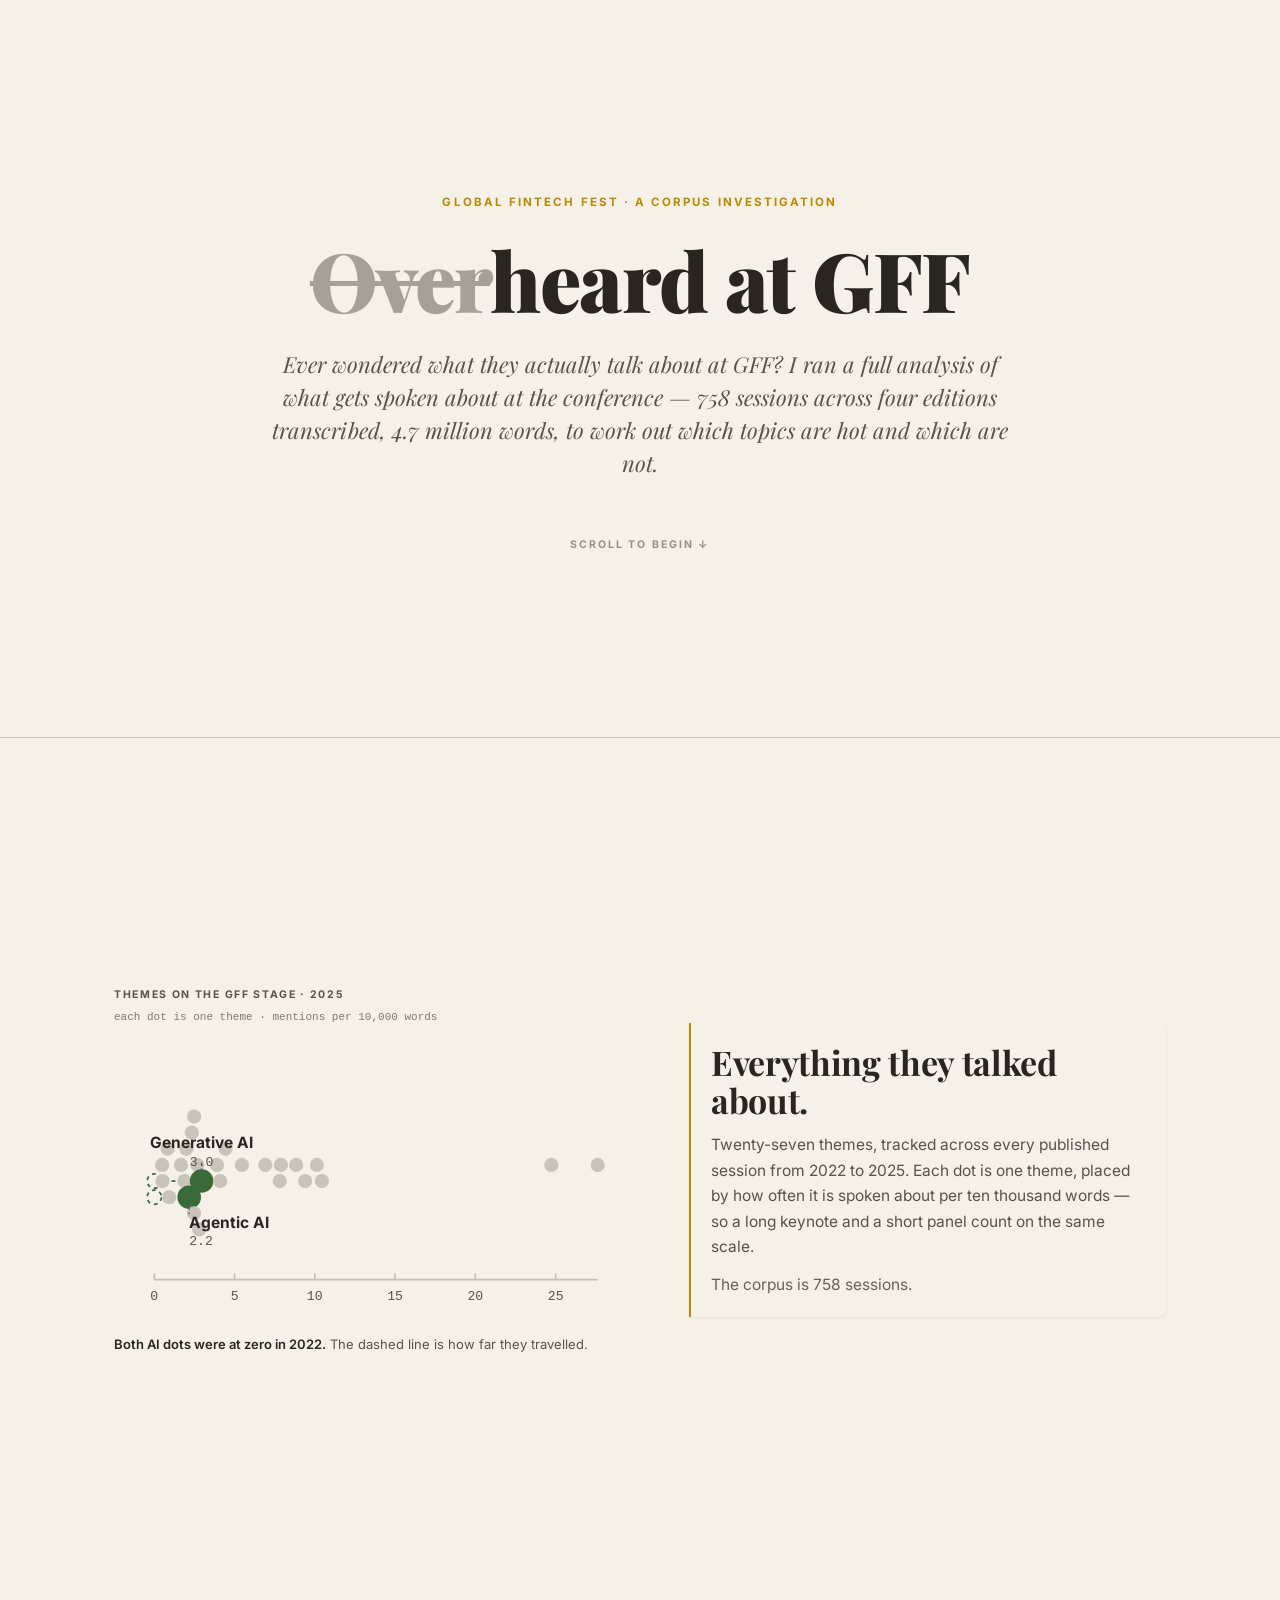
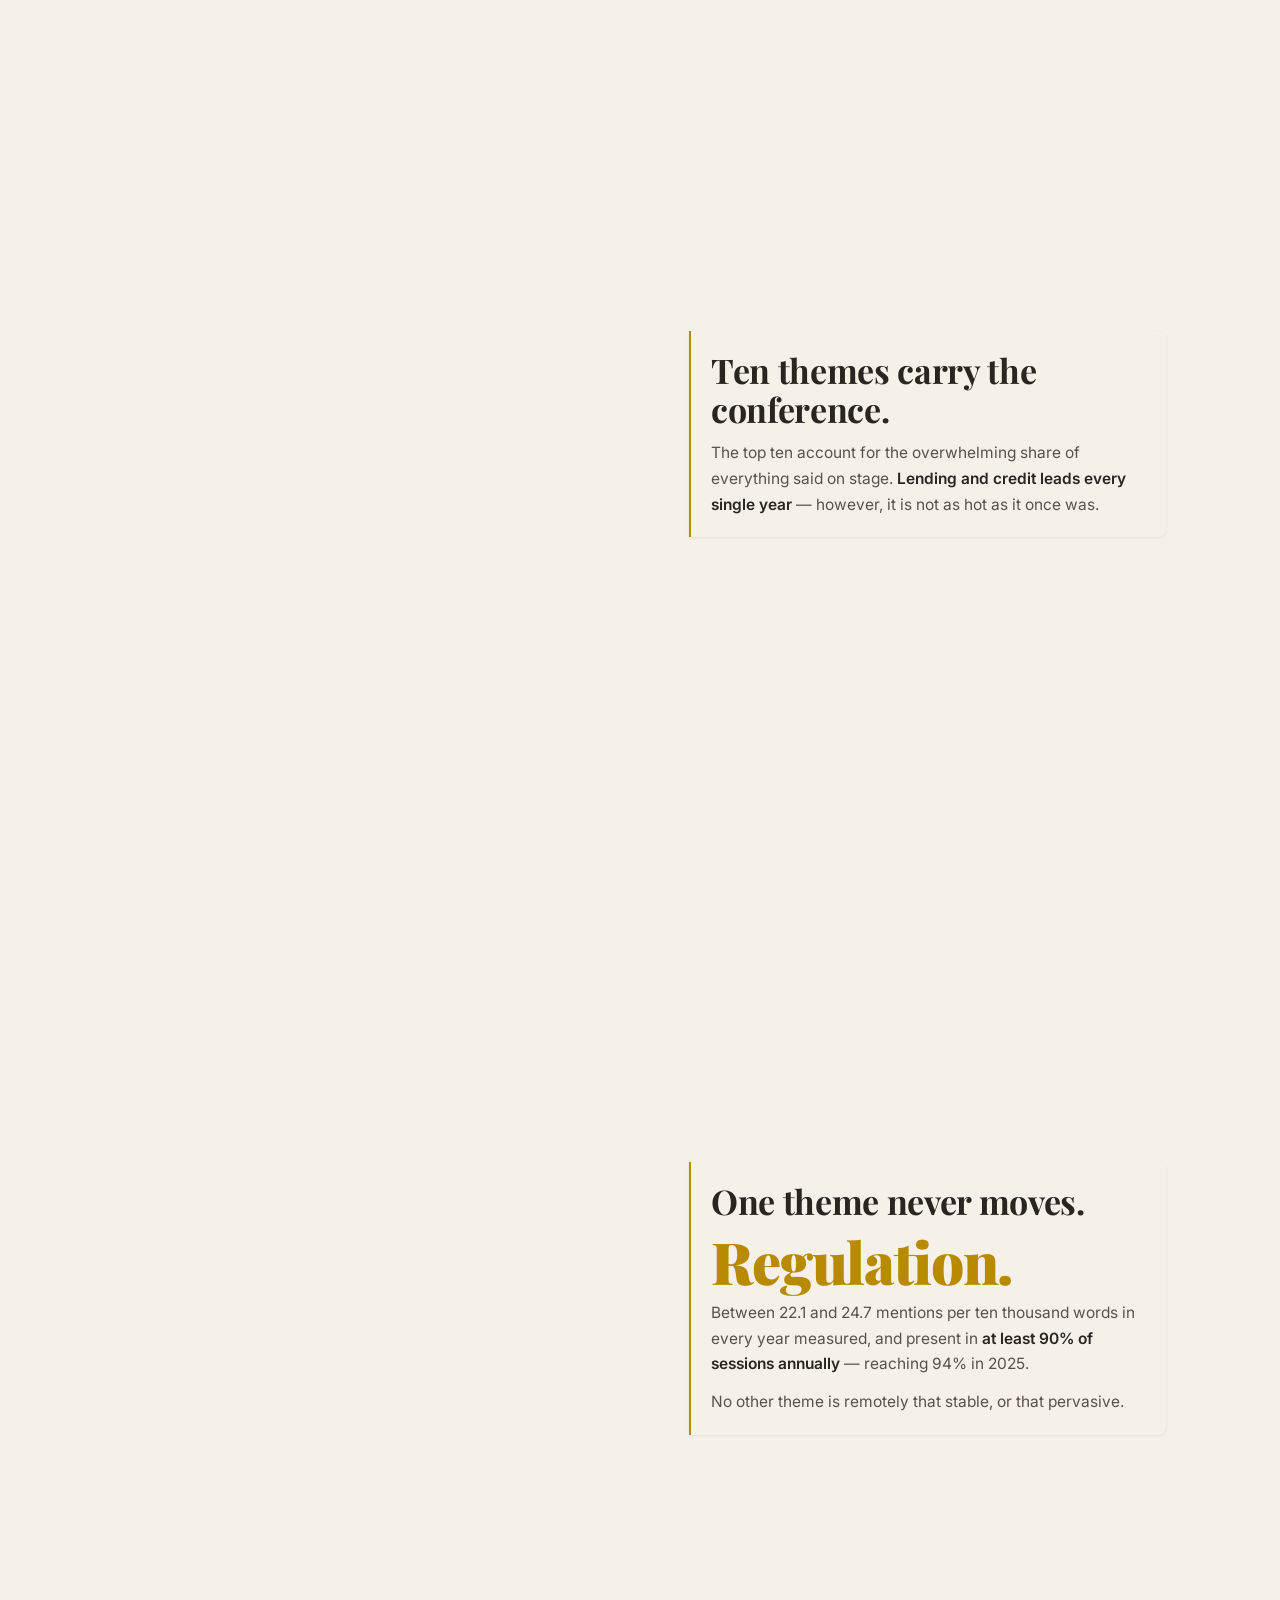
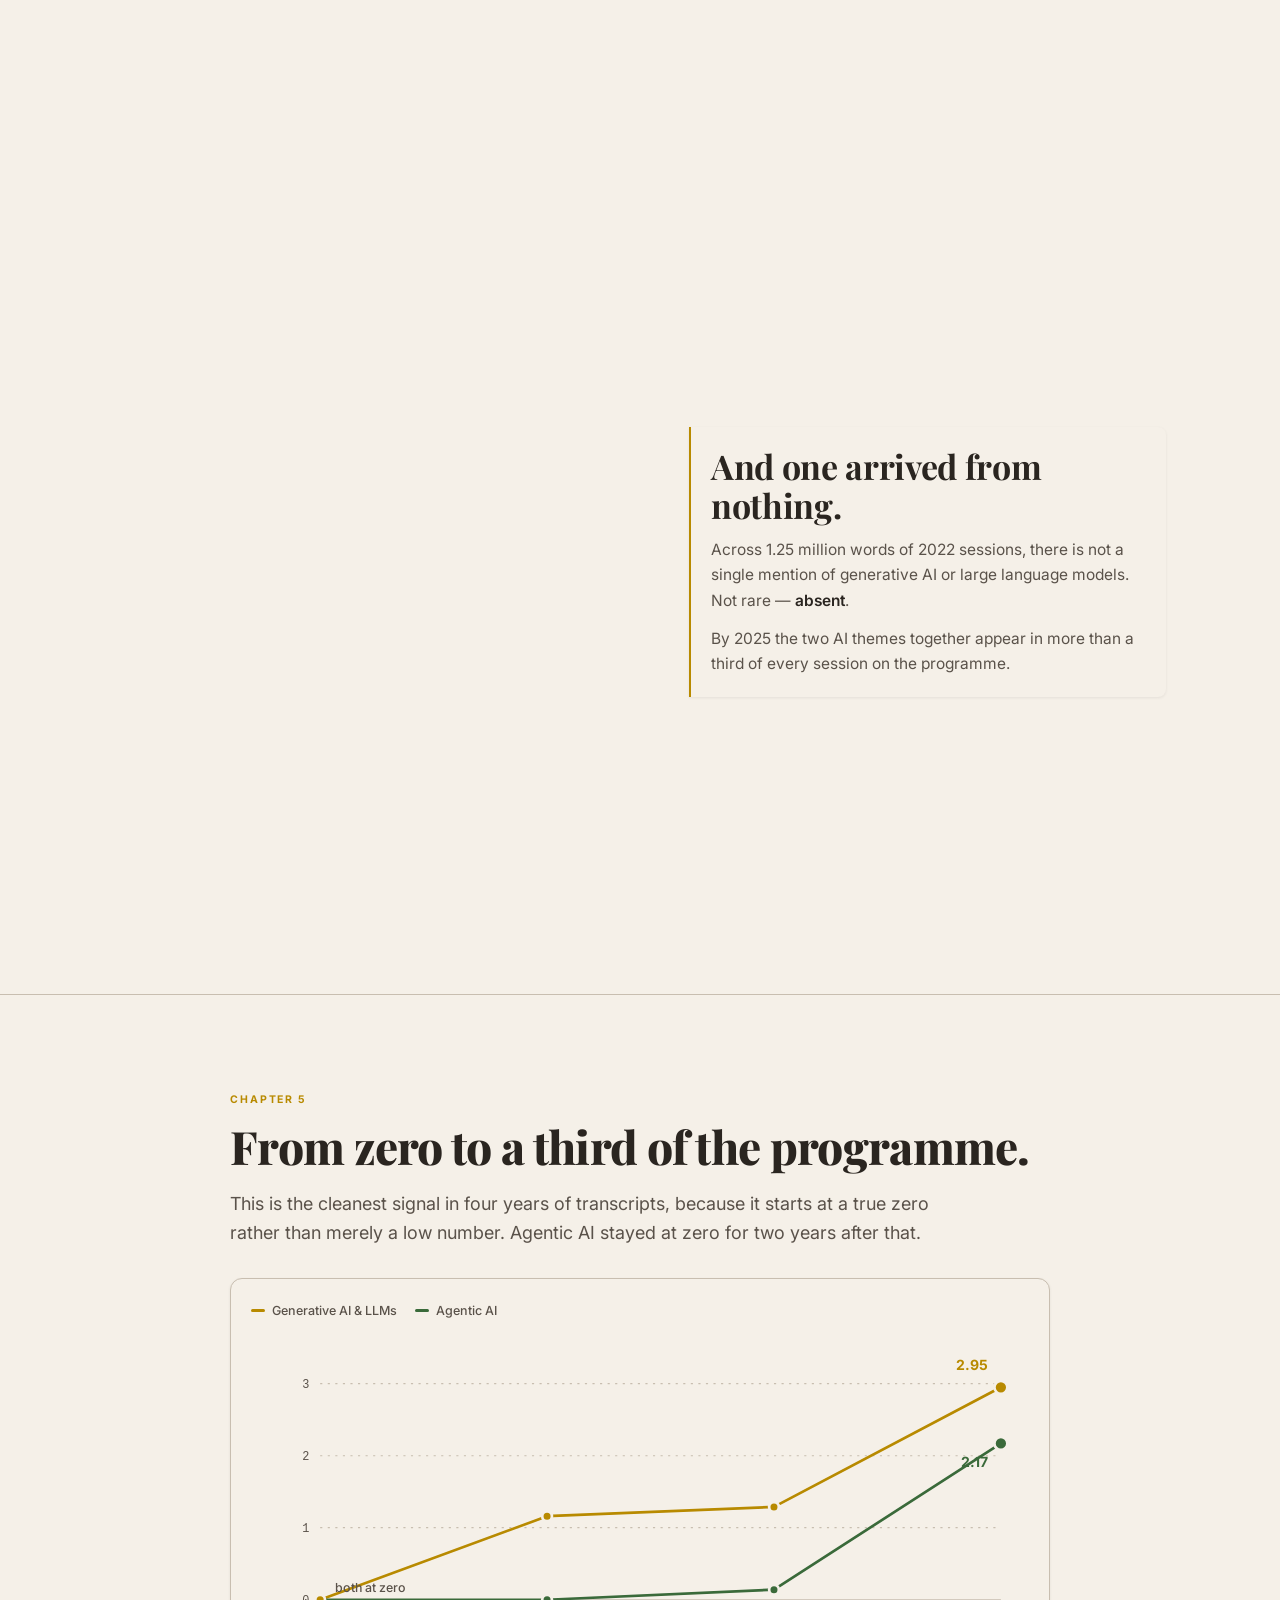
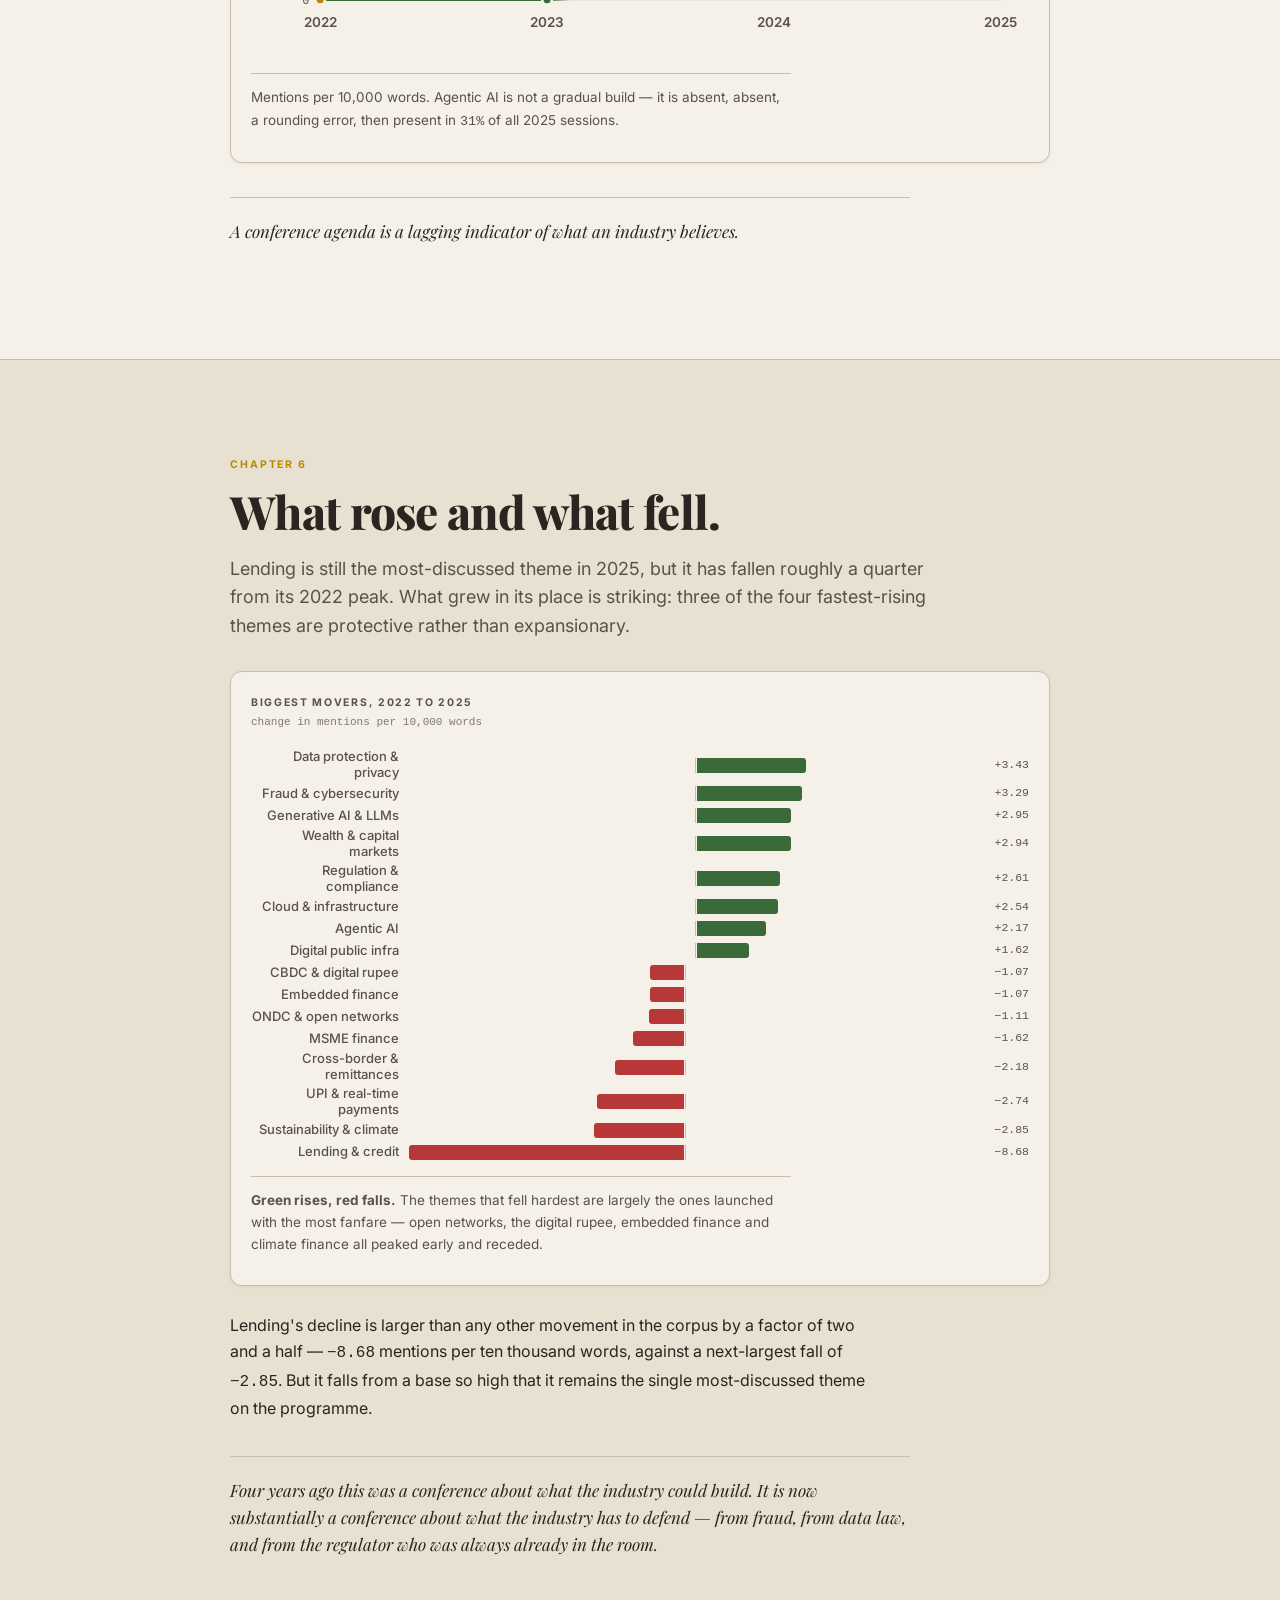
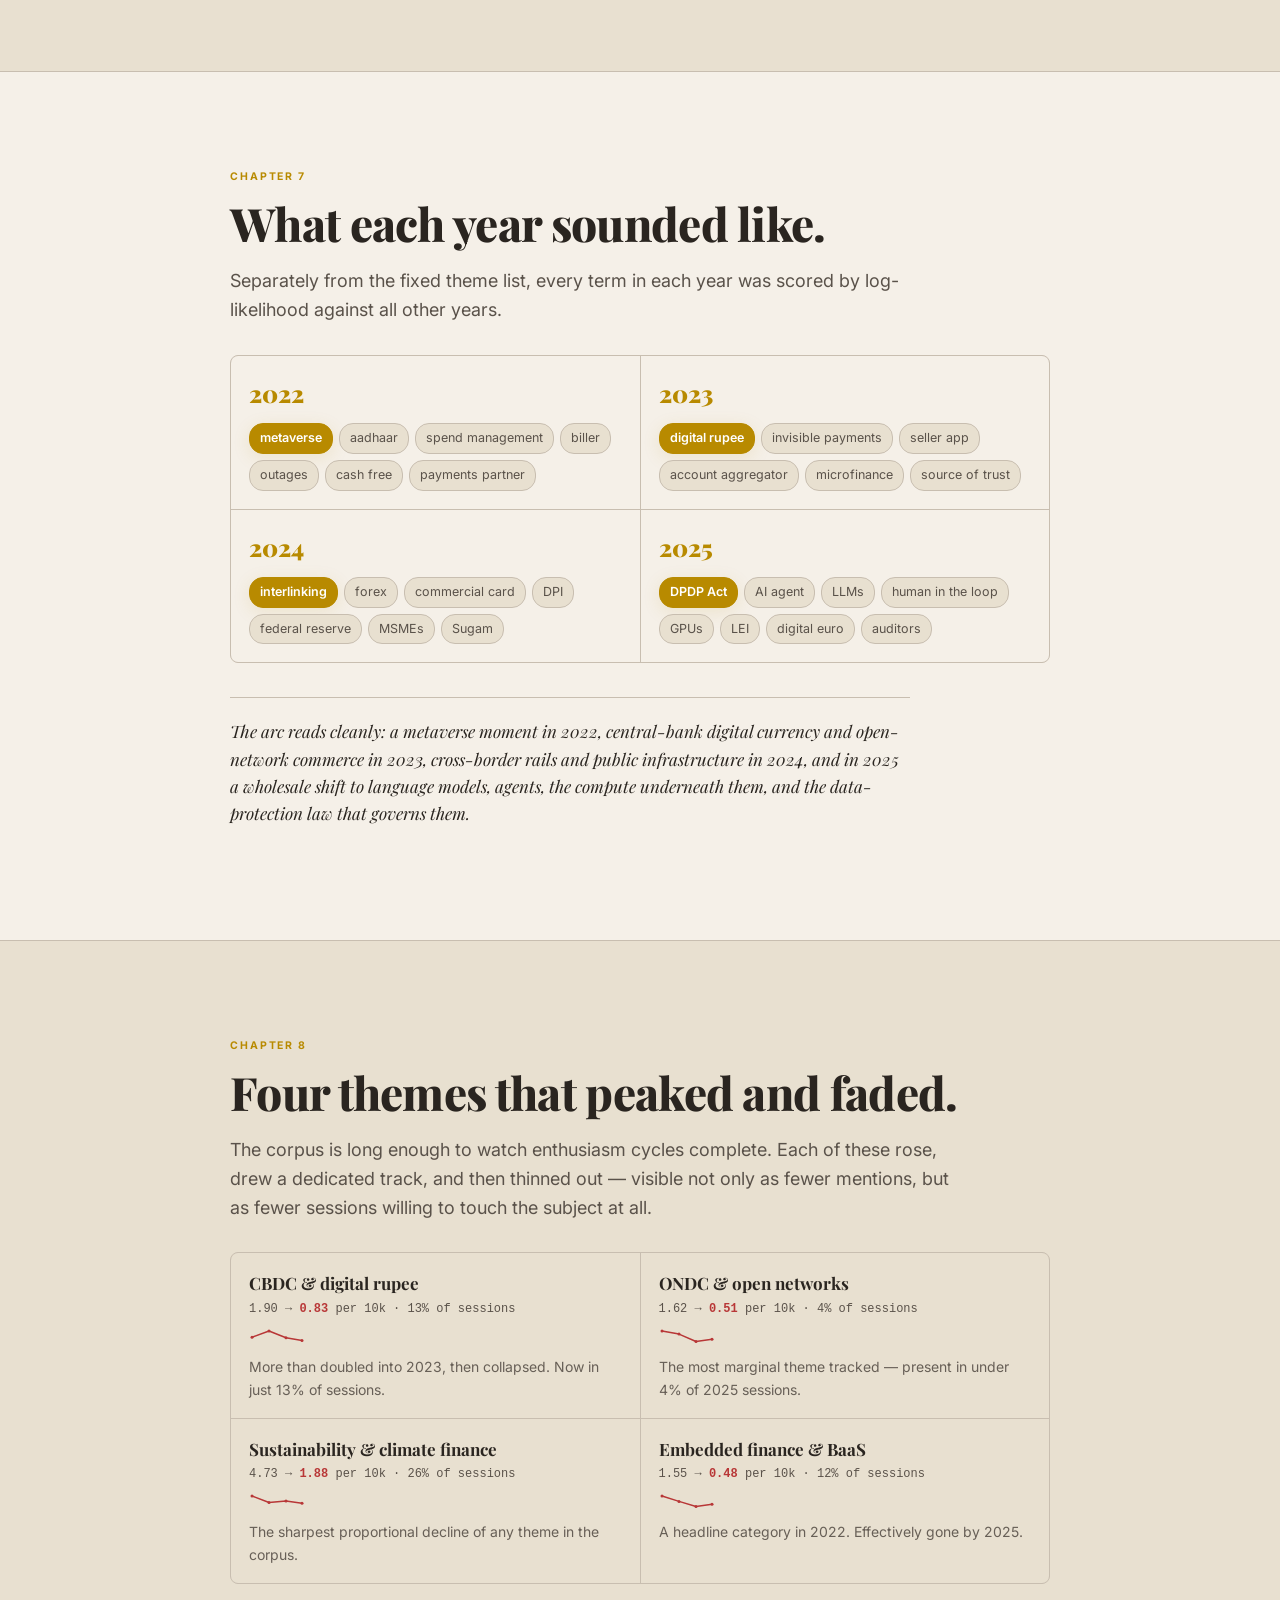
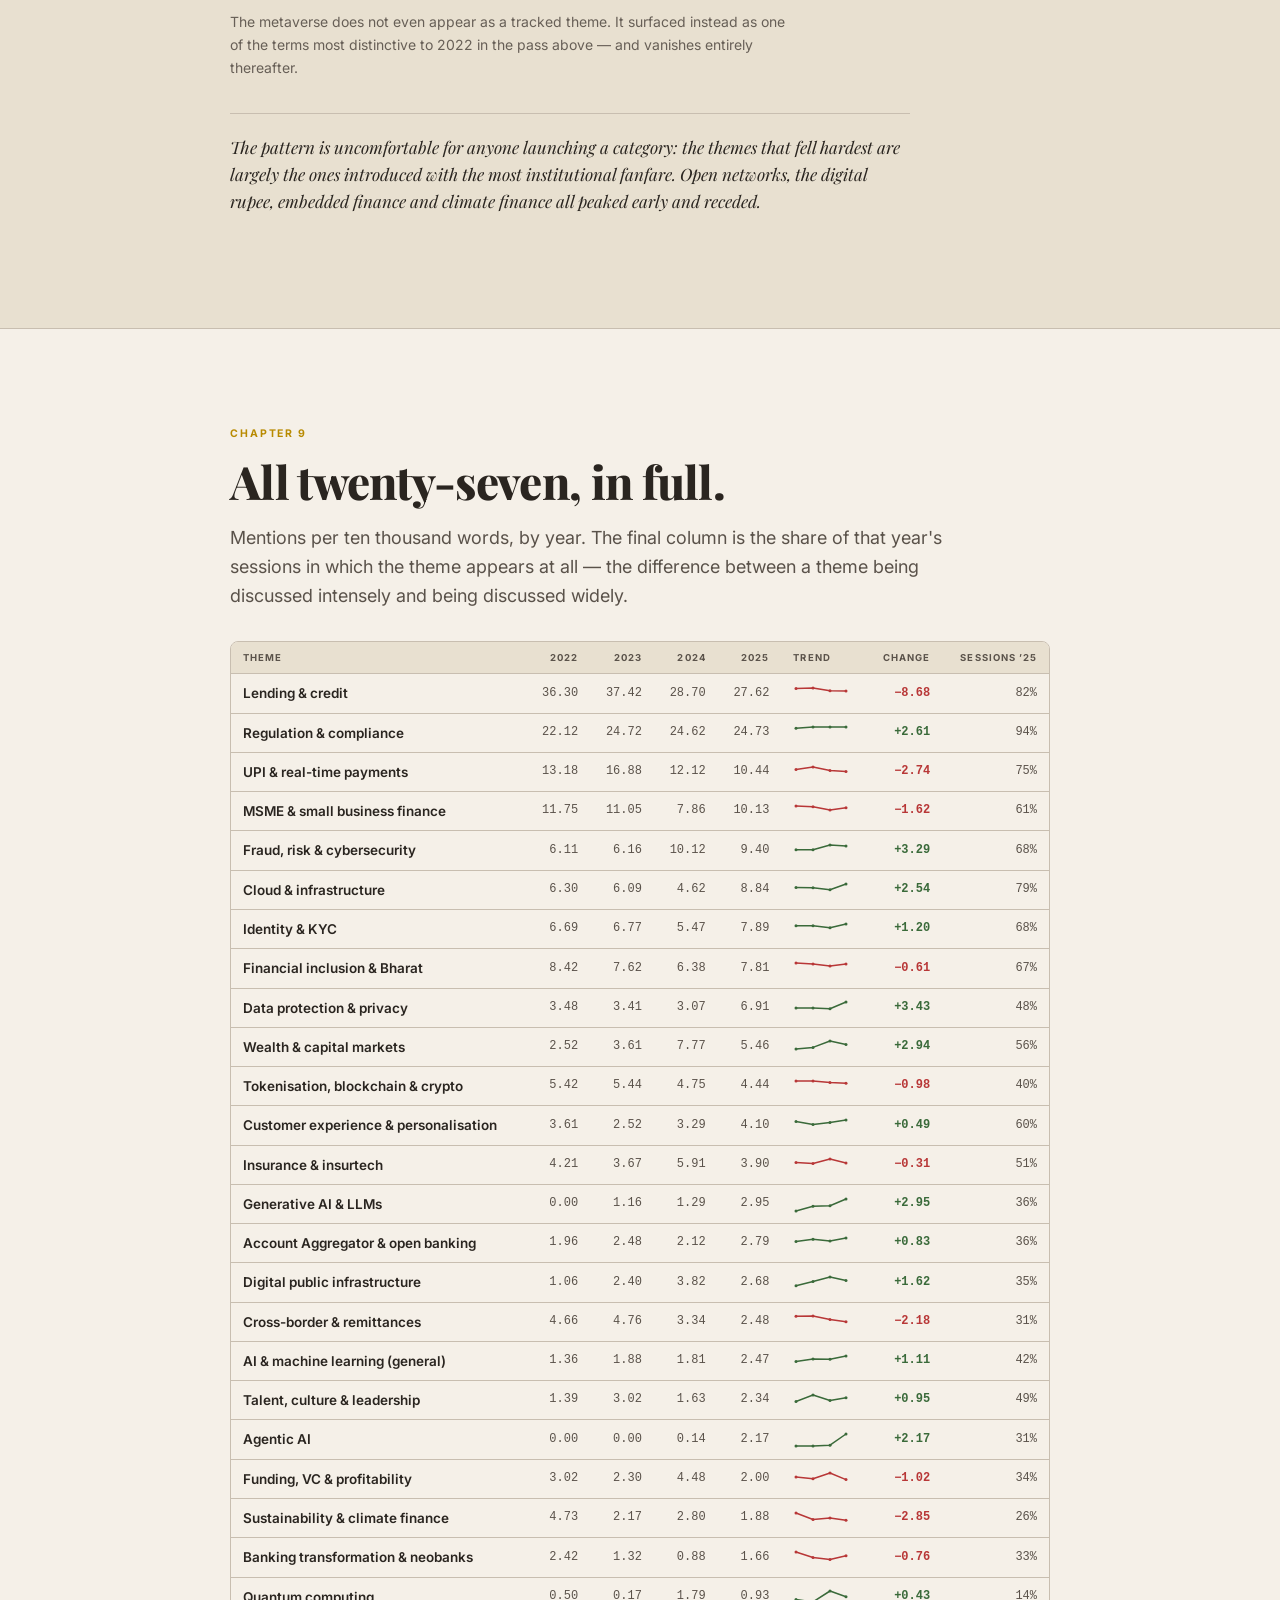
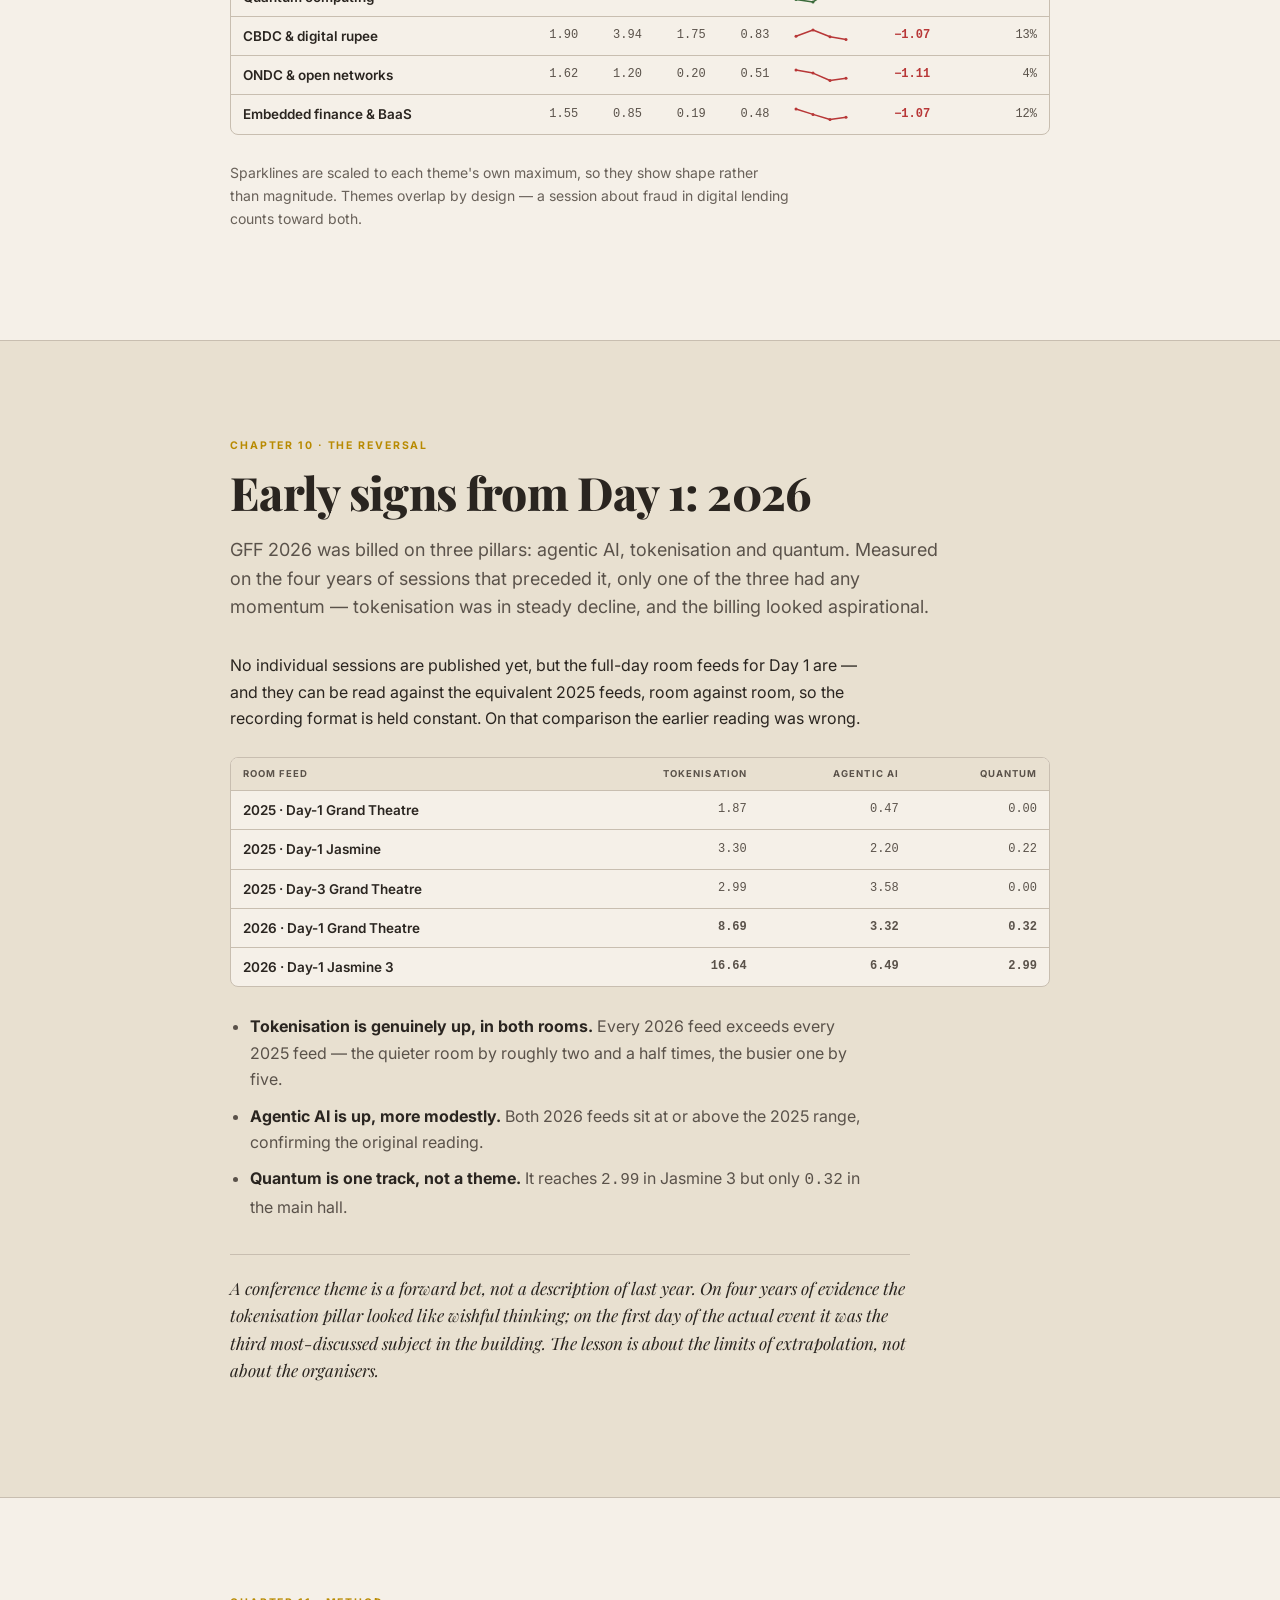
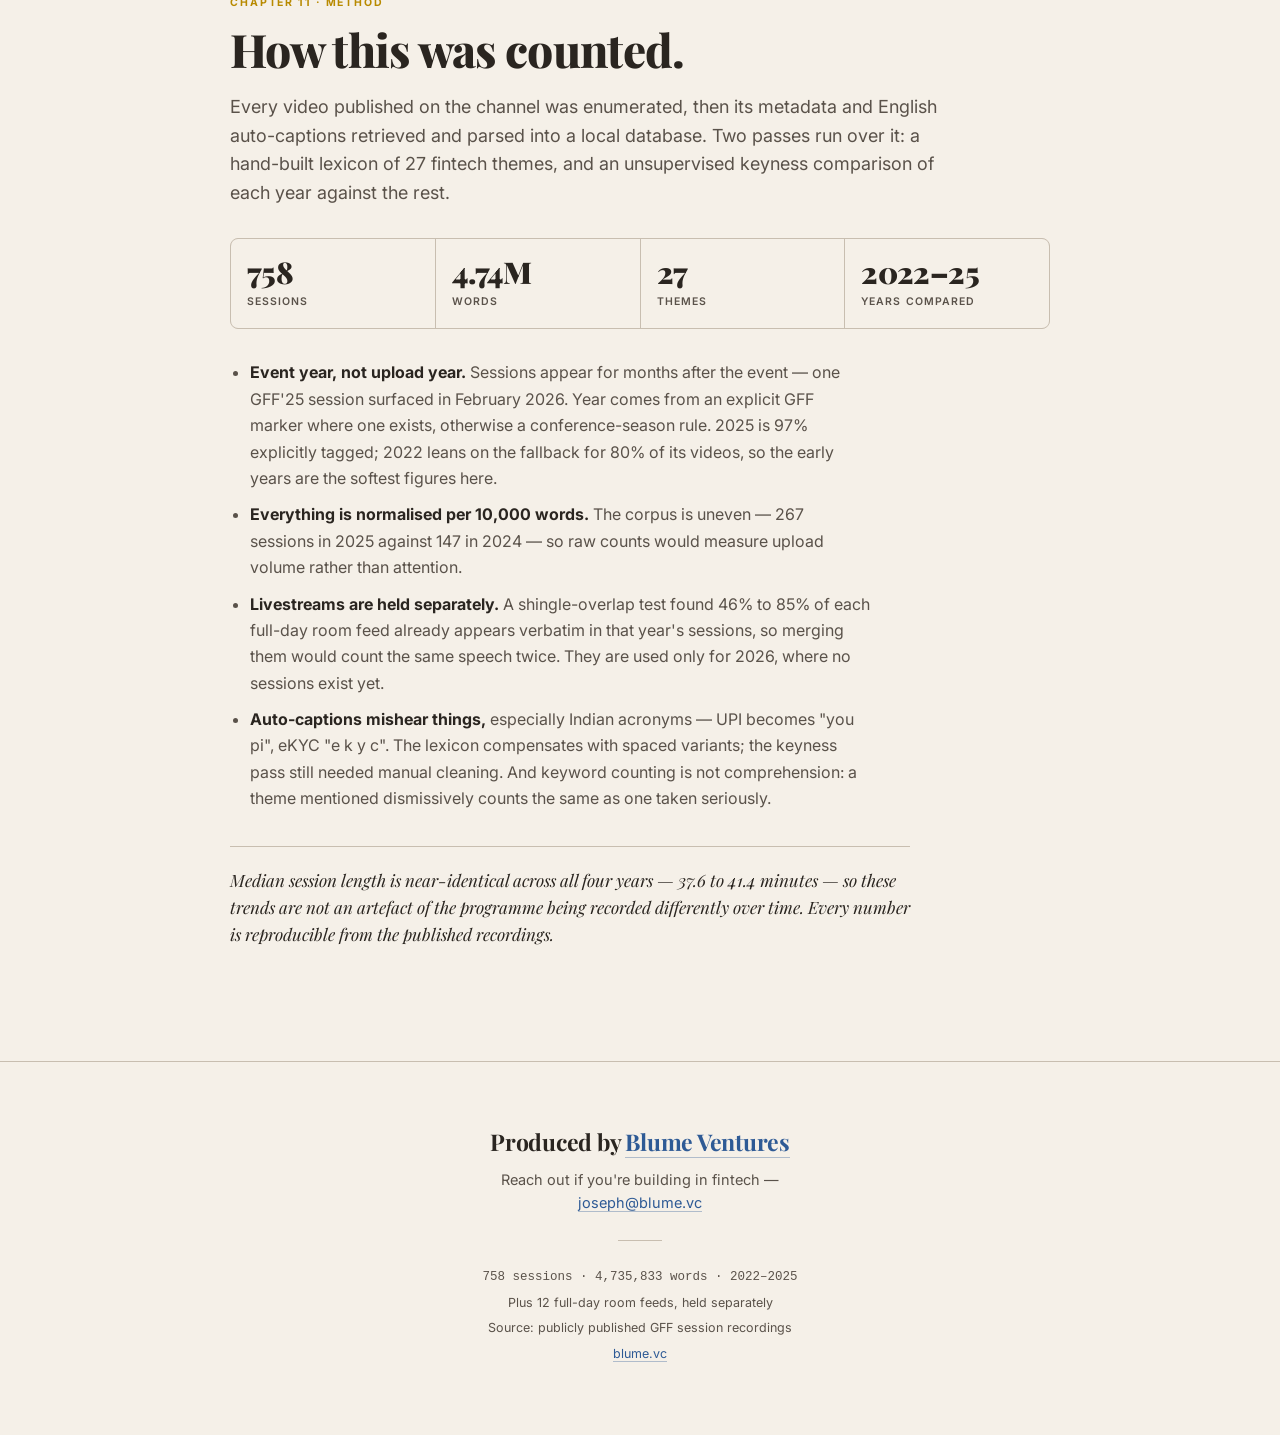
==== commit 241428cf: "Add GFF carousel and refresh the story Ten 1080x1350 carousel slides plus the export script, and cop" ====
--- a/gff/index.html
+++ b/gff/index.html
@@ -345,7 +345,7 @@
       <p class="figcap">Mentions per 10,000 words. Agentic AI is not a gradual build — it is absent, absent, a rounding error, then present in <span class="mono">31%</span> of all 2025 sessions.</p>
     </div>
 
-    <p class="chapter-kicker">A conference agenda is a lagging indicator of what an industry believes. The interesting thing about the AI line is not that it rises — everyone expected that — but how long it stayed at exactly zero while the technology was already being built.</p>
+    <p class="chapter-kicker">A conference agenda is a lagging indicator of what an industry believes.</p>
   </div>
 </section>
 
@@ -432,11 +432,6 @@
       <li><strong>Quantum is one track, not a theme.</strong> It reaches <span class="mono">2.99</span> in Jasmine 3 but only <span class="mono">0.32</span> in the main hall.</li>
     </ul>
 
-    <div class="call warn">
-      <div class="call-h">How much weight this carries</div>
-      <p>Day 1 only, two room feeds, <span class="mono">123,438</span> words — Day-2 and Day-3 captions had not finished processing when this was measured. Room feeds also reflect whichever track happened to be scheduled in that hall, which is exactly why quantum looks large in one room and absent in the other.</p>
-    </div>
-
     <p class="chapter-kicker">A conference theme is a forward bet, not a description of last year. On four years of evidence the tokenisation pillar looked like wishful thinking; on the first day of the actual event it was the third most-discussed subject in the building. The lesson is about the limits of extrapolation, not about the organisers.</p>
   </div>
 </section>
@@ -454,26 +449,14 @@
       <div class="stat"><div class="stat-v">2022–25</div><div class="stat-l">Years compared</div></div>
     </div>
 
-    <h3 class="sub-h">Choices that shape the numbers</h3>
     <ul class="pl">
-      <li><strong>Event year, not upload year.</strong> Sessions are uploaded for months after the event — one GFF'25 session appeared in February 2026. Year comes from an explicit GFF marker in the title, description or tags where present, otherwise from a conference-season rule.</li>
-      <li><strong>Everything is normalised per 10,000 words.</strong> The corpus is uneven — 2025 has 267 sessions against 2024's 147 — so raw counts would measure upload volume rather than attention.</li>
-      <li><strong>Livestreams are held separately.</strong> The channel publishes full-day room feeds on a tab distinct from session uploads. A shingle-overlap test found <strong>46% to 85% of each stream's text already appears verbatim</strong> in that year's individual sessions, so merging them would count the same speech twice, unevenly by year. They are used only where no sessions exist: 2026.</li>
+      <li><strong>Event year, not upload year.</strong> Sessions appear for months after the event — one GFF'25 session surfaced in February 2026. Year comes from an explicit GFF marker where one exists, otherwise a conference-season rule. 2025 is 97% explicitly tagged; 2022 leans on the fallback for 80% of its videos, so the early years are the softest figures here.</li>
+      <li><strong>Everything is normalised per 10,000 words.</strong> The corpus is uneven — 267 sessions in 2025 against 147 in 2024 — so raw counts would measure upload volume rather than attention.</li>
+      <li><strong>Livestreams are held separately.</strong> A shingle-overlap test found 46% to 85% of each full-day room feed already appears verbatim in that year's sessions, so merging them would count the same speech twice. They are used only for 2026, where no sessions exist yet.</li>
+      <li><strong>Auto-captions mishear things,</strong> especially Indian acronyms — UPI becomes "you pi", eKYC "e k y c". The lexicon compensates with spaced variants; the keyness pass still needed manual cleaning. And keyword counting is not comprehension: a theme mentioned dismissively counts the same as one taken seriously.</li>
     </ul>
 
-    <h3 class="sub-h">Where to be careful</h3>
-    <ul class="pl">
-      <li><strong>Auto-captions mishear things</strong>, especially Indian names and acronyms. The lexicon compensates with spaced variants — UPI is transcribed "you pi", eKYC as "e k y c" — but the keyness pass still surfaced artefacts that needed manual cleaning.</li>
-      <li><strong>The earlier years lean on the fallback rule.</strong> 2025 is 97% explicitly tagged; 2022 assigns 80% of its videos by upload season, and 2023 assigns 60%. Those two years are the softest figures here.</li>
-      <li><strong>Keyword counting is not comprehension.</strong> A theme mentioned dismissively counts the same as one discussed seriously.</li>
-    </ul>
-
-    <div class="call">
-      <div class="call-h">One validation worth trusting</div>
-      <p>Median session length and word count are near-identical across all four years — <span class="mono">37.6</span> to <span class="mono">41.4</span> minutes, roughly <span class="mono">6,000</span> to <span class="mono">6,800</span> words. The corpus is genuinely comparable year to year, so the trends are not an artefact of the programme being recorded differently over time.</p>
-    </div>
-
-    <p class="chapter-kicker">Every number here is reproducible from the published recordings. When the 2026 sessions are uploaded individually, the same scripts add a fifth year and the pillars can be judged on a full programme rather than one day of it.</p>
+    <p class="chapter-kicker">Median session length is near-identical across all four years — 37.6 to 41.4 minutes — so these trends are not an artefact of the programme being recorded differently over time. Every number is reproducible from the published recordings.</p>
   </div>
 </section>
 
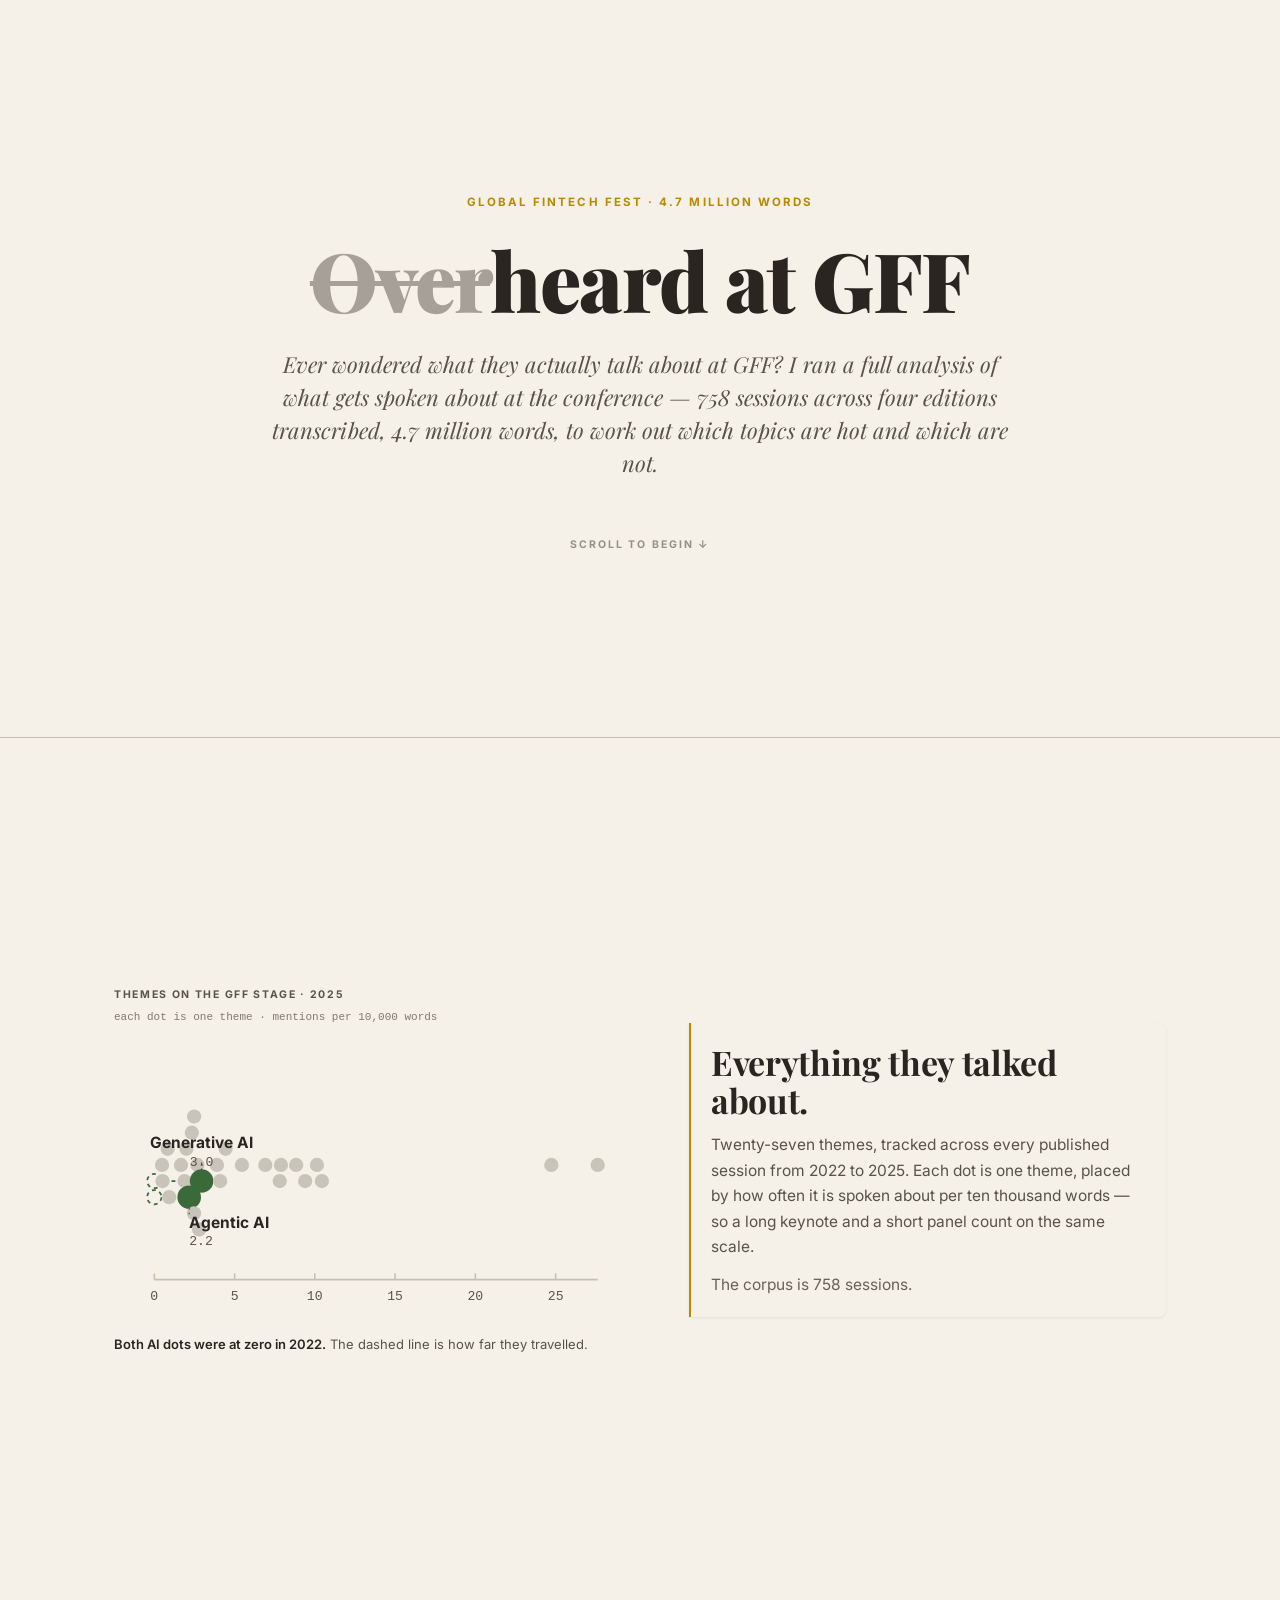
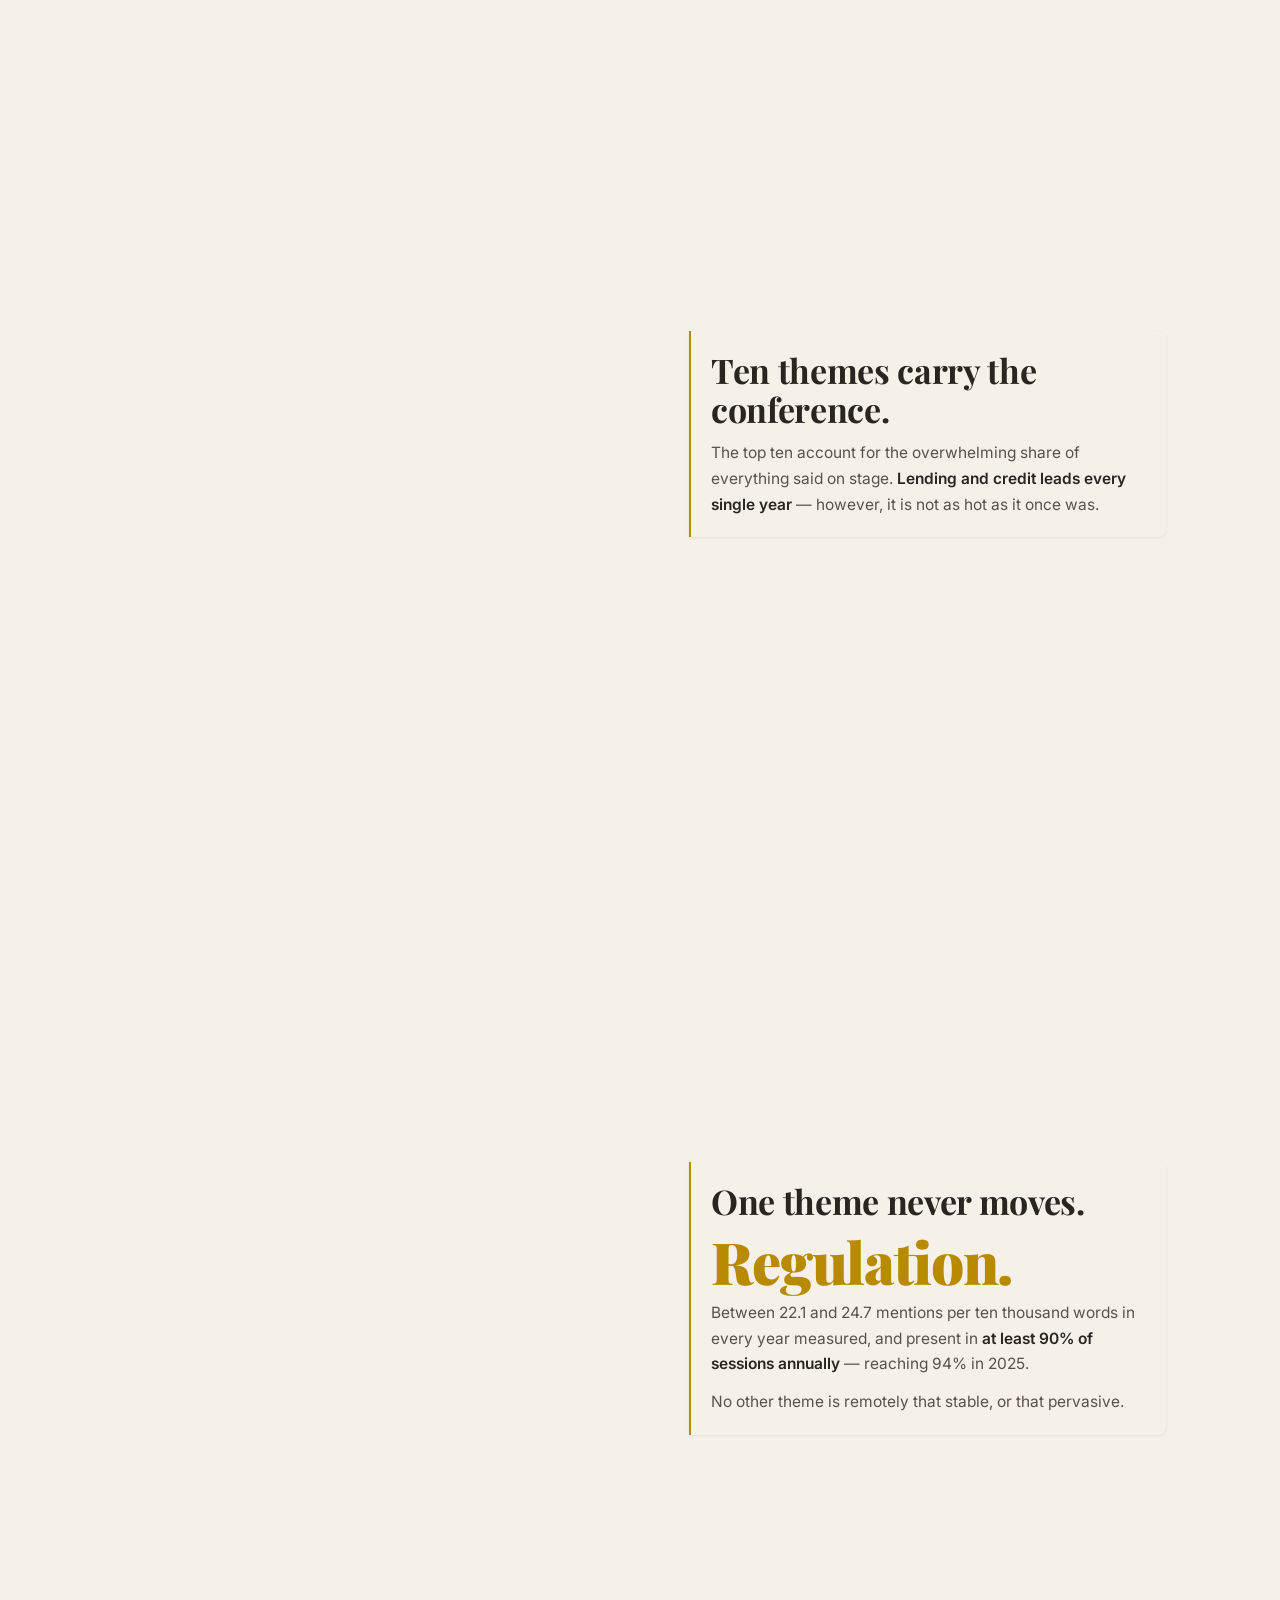
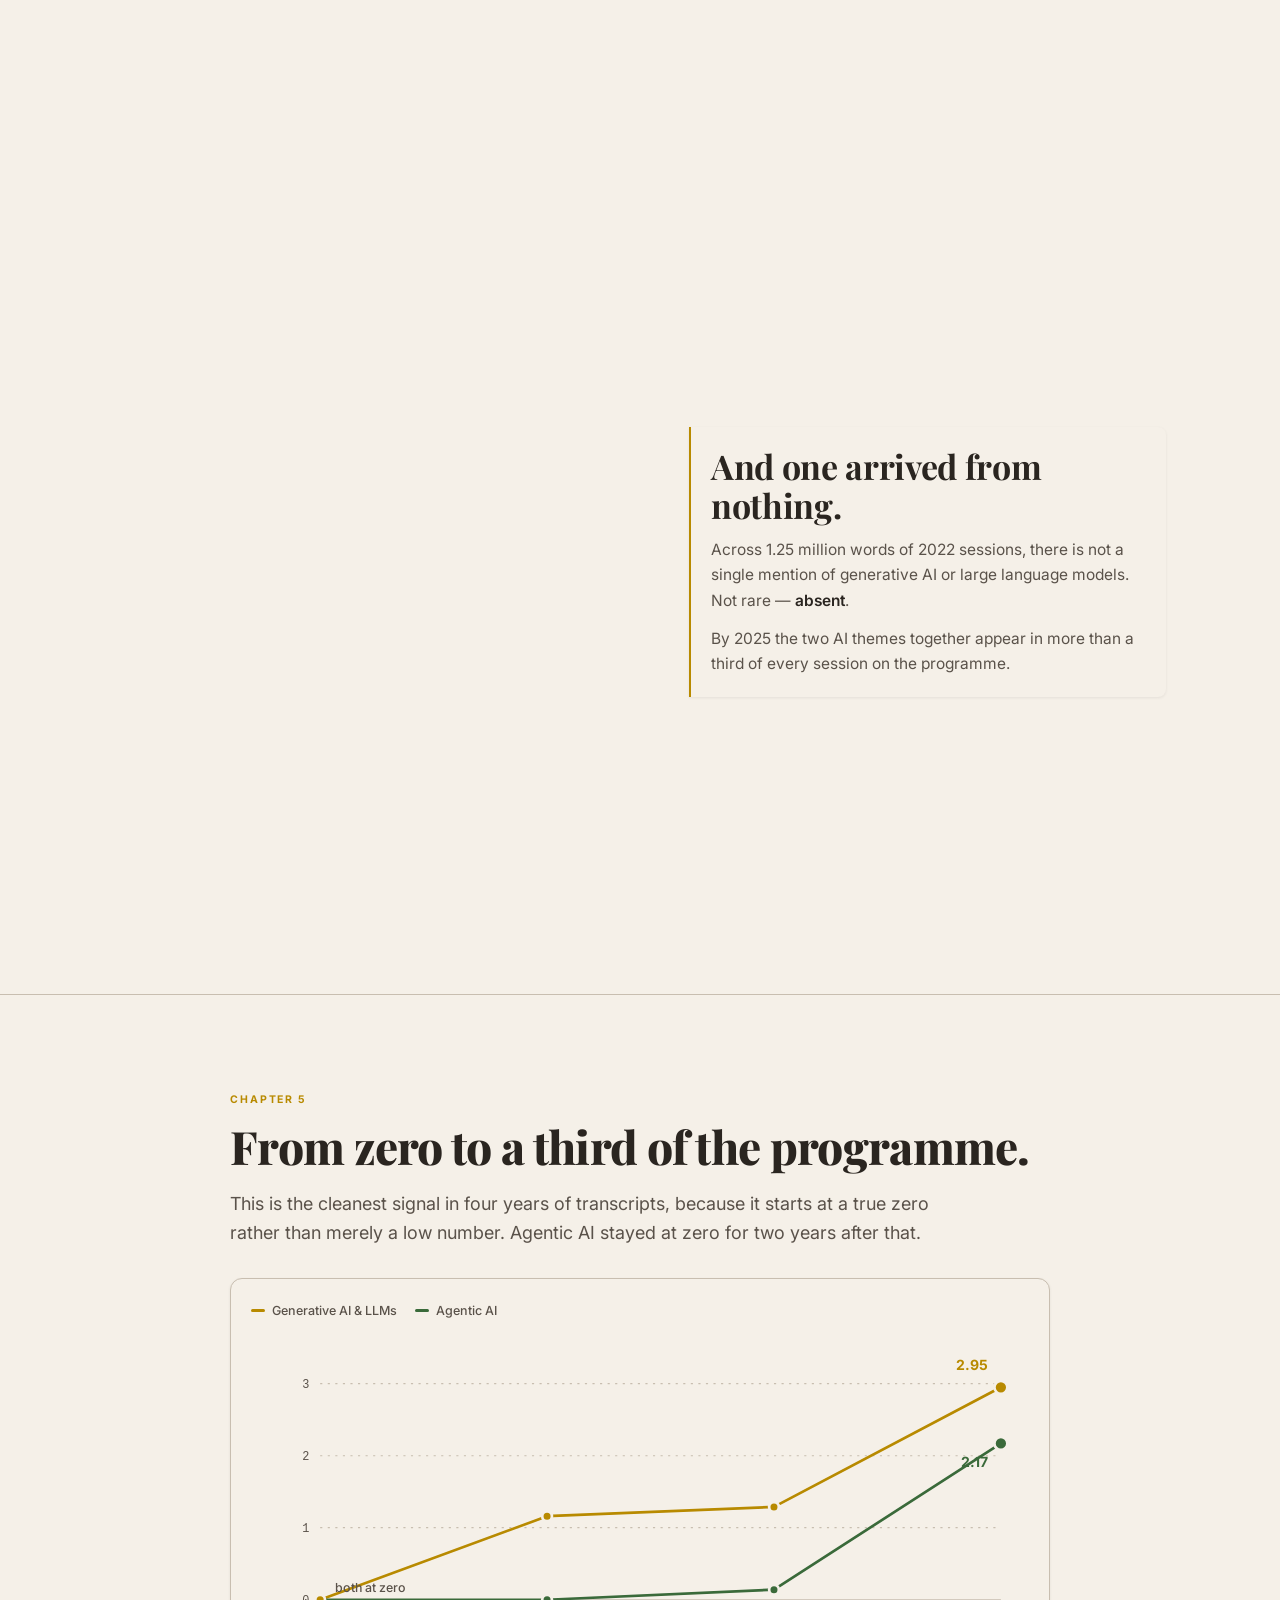
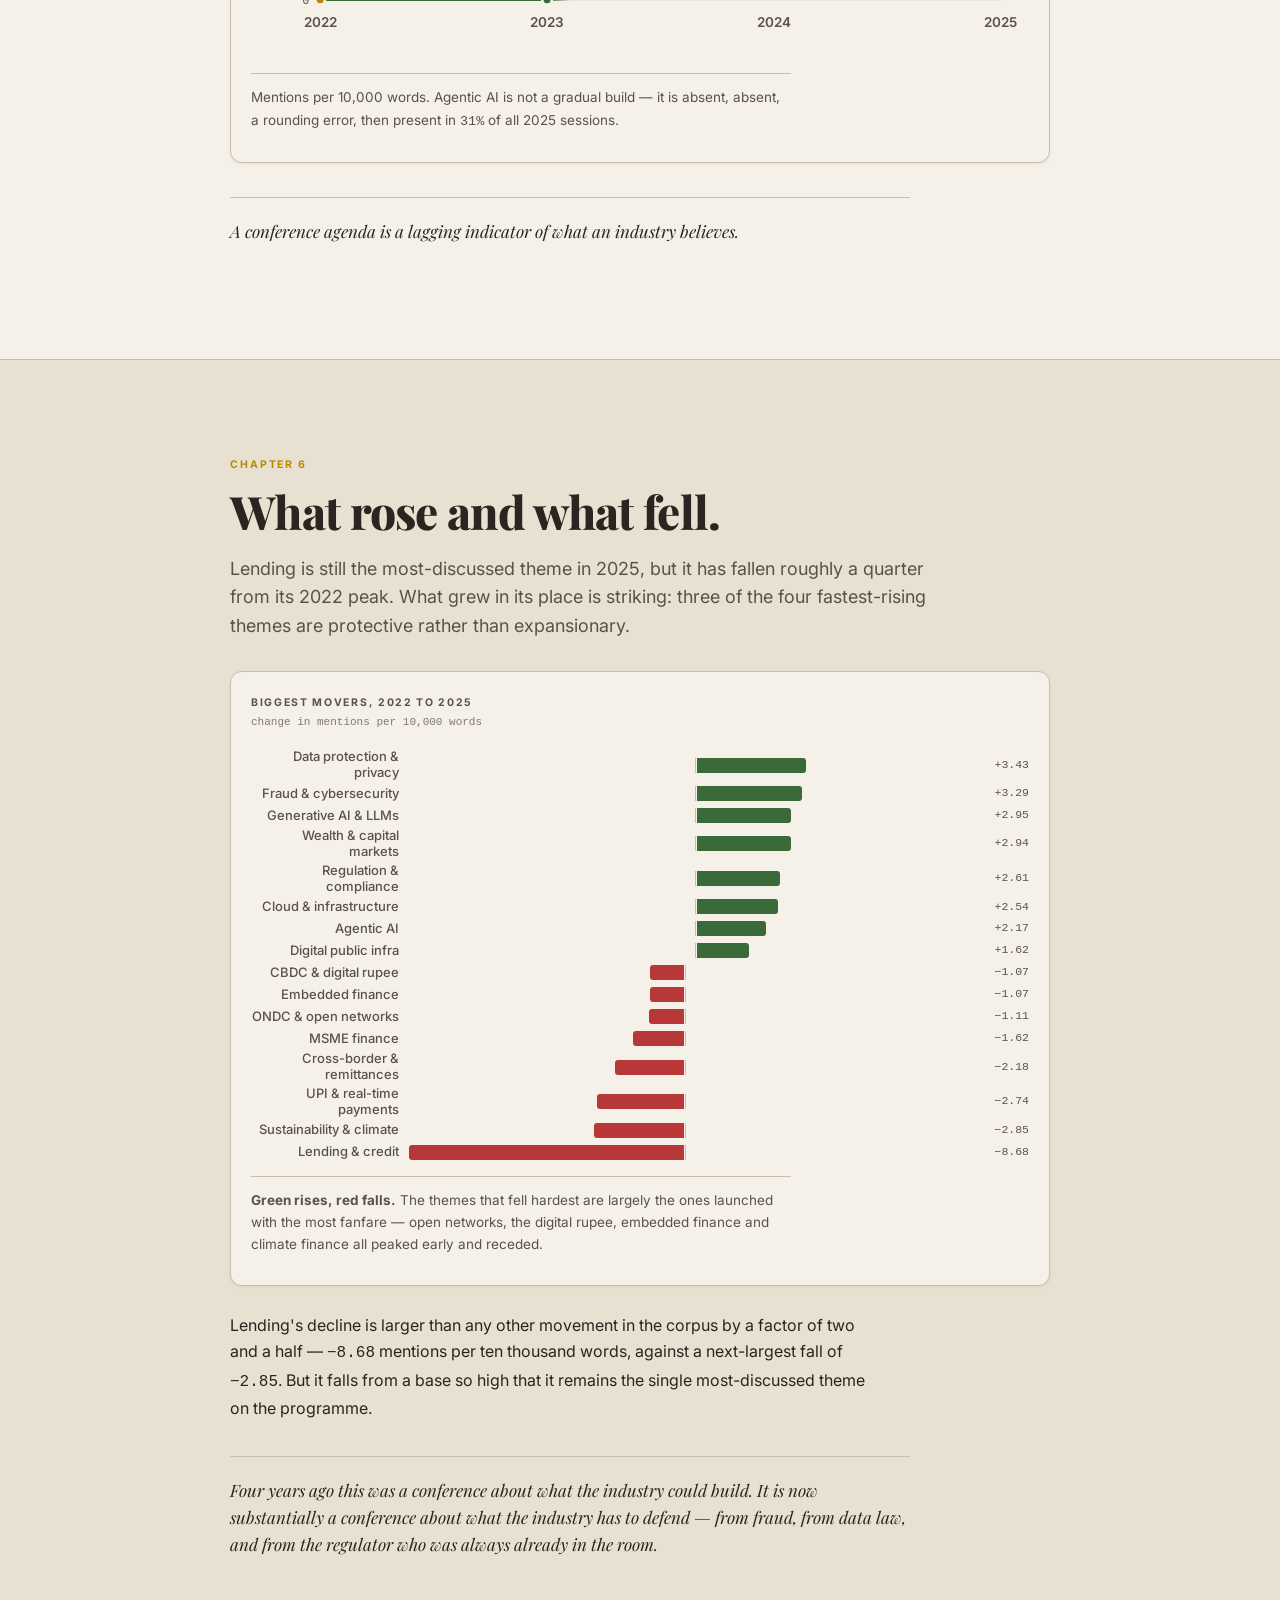
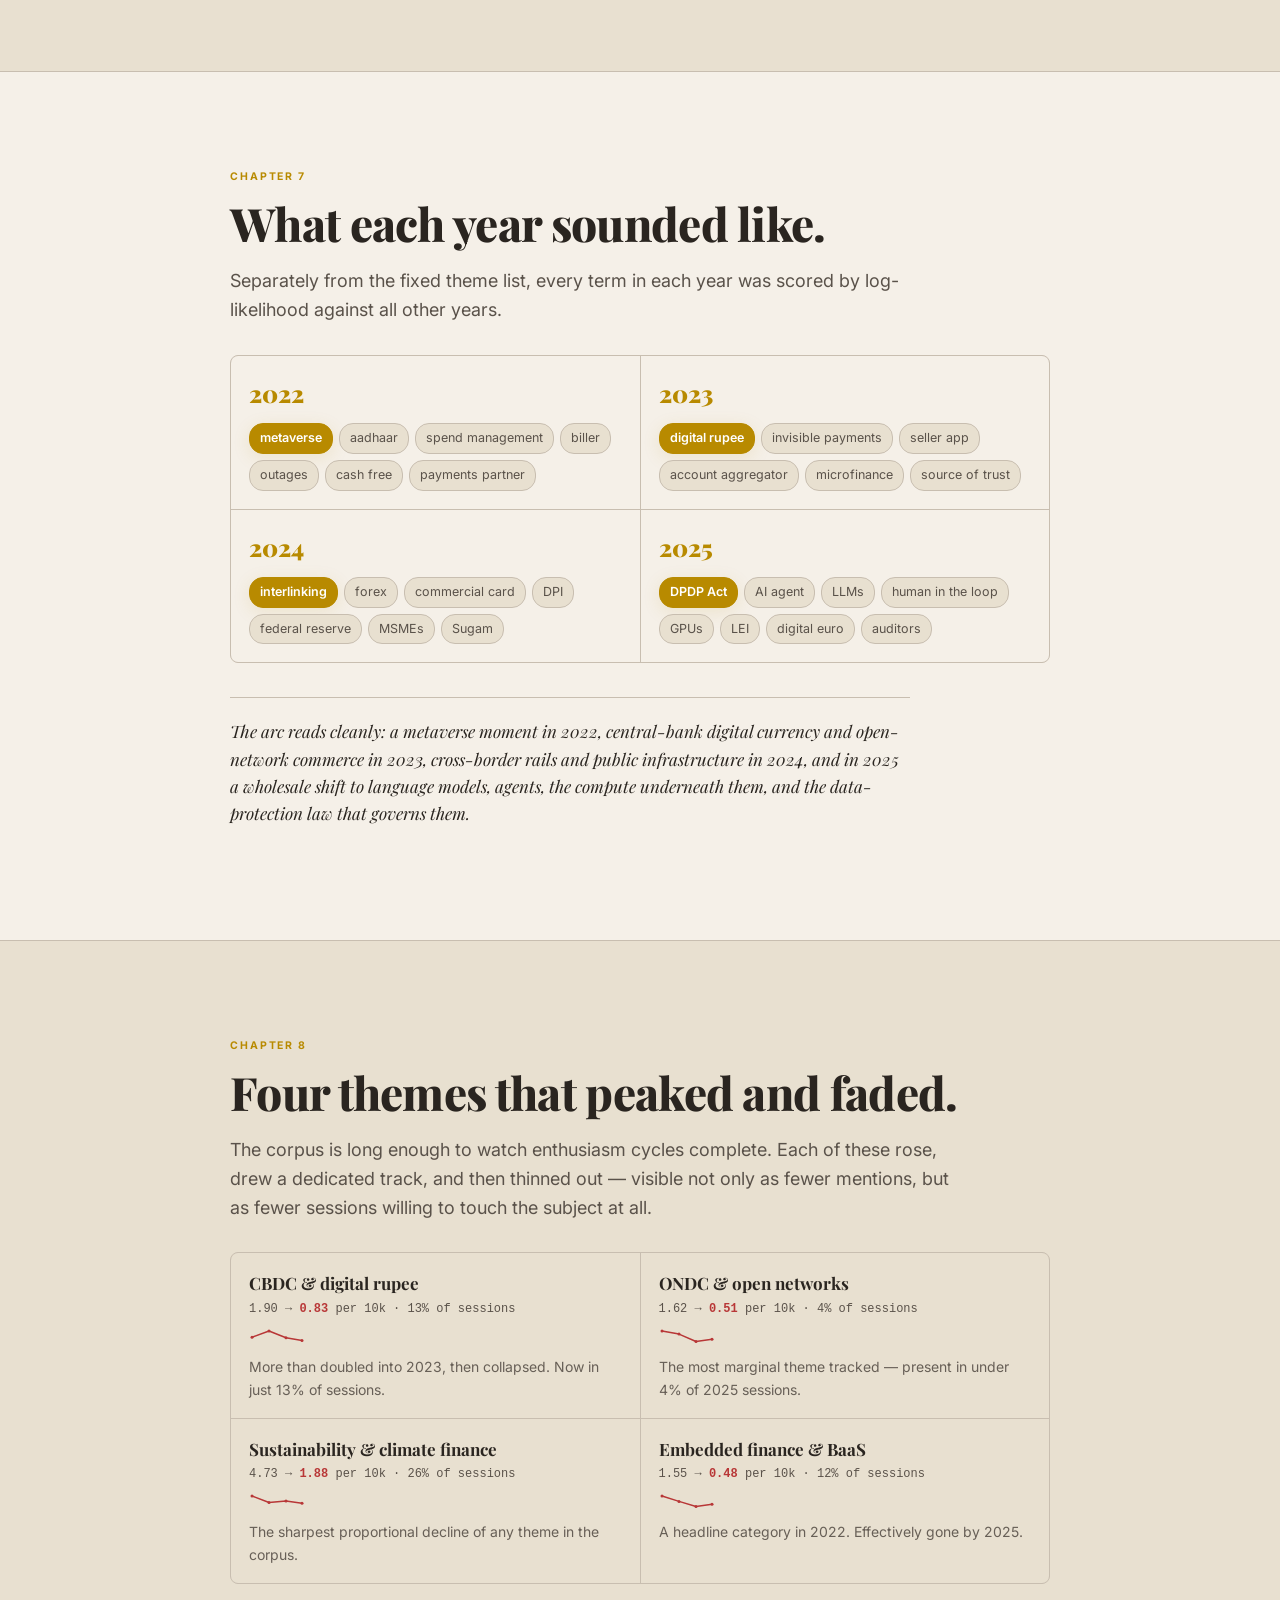
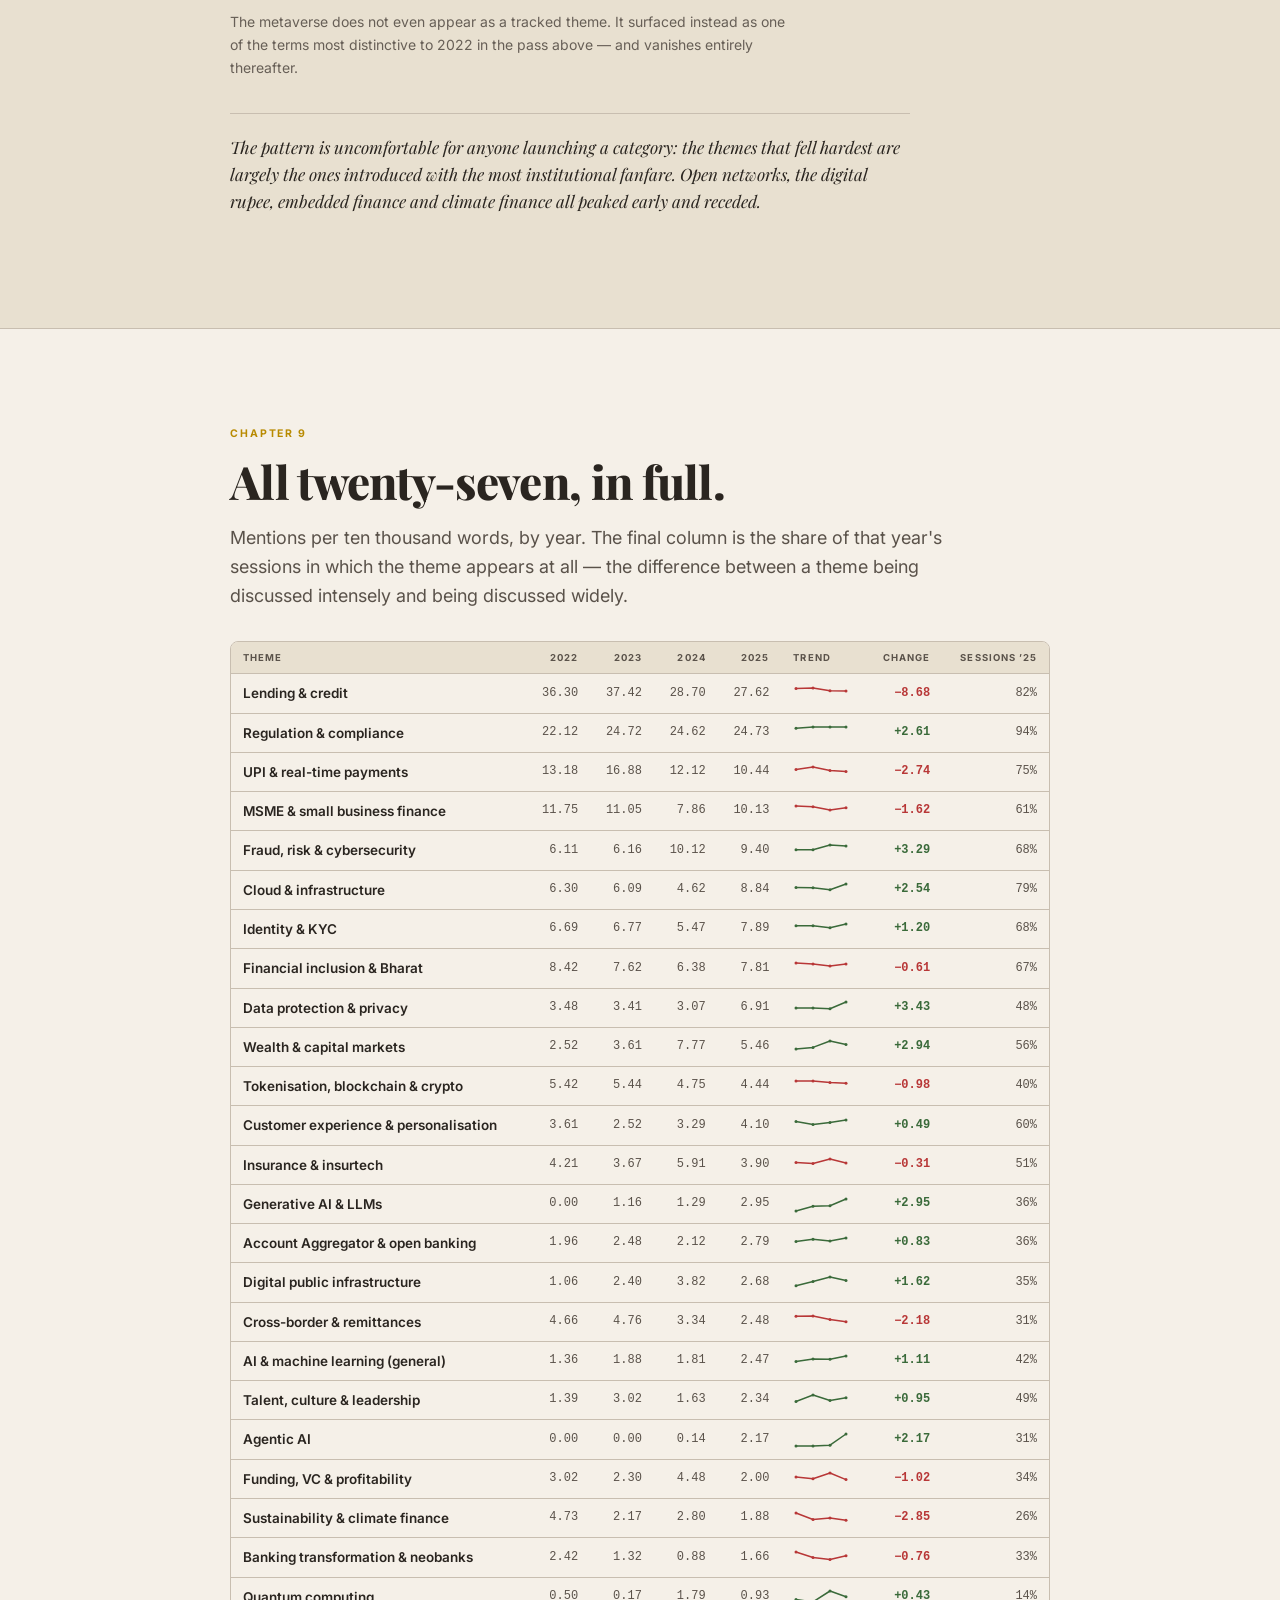
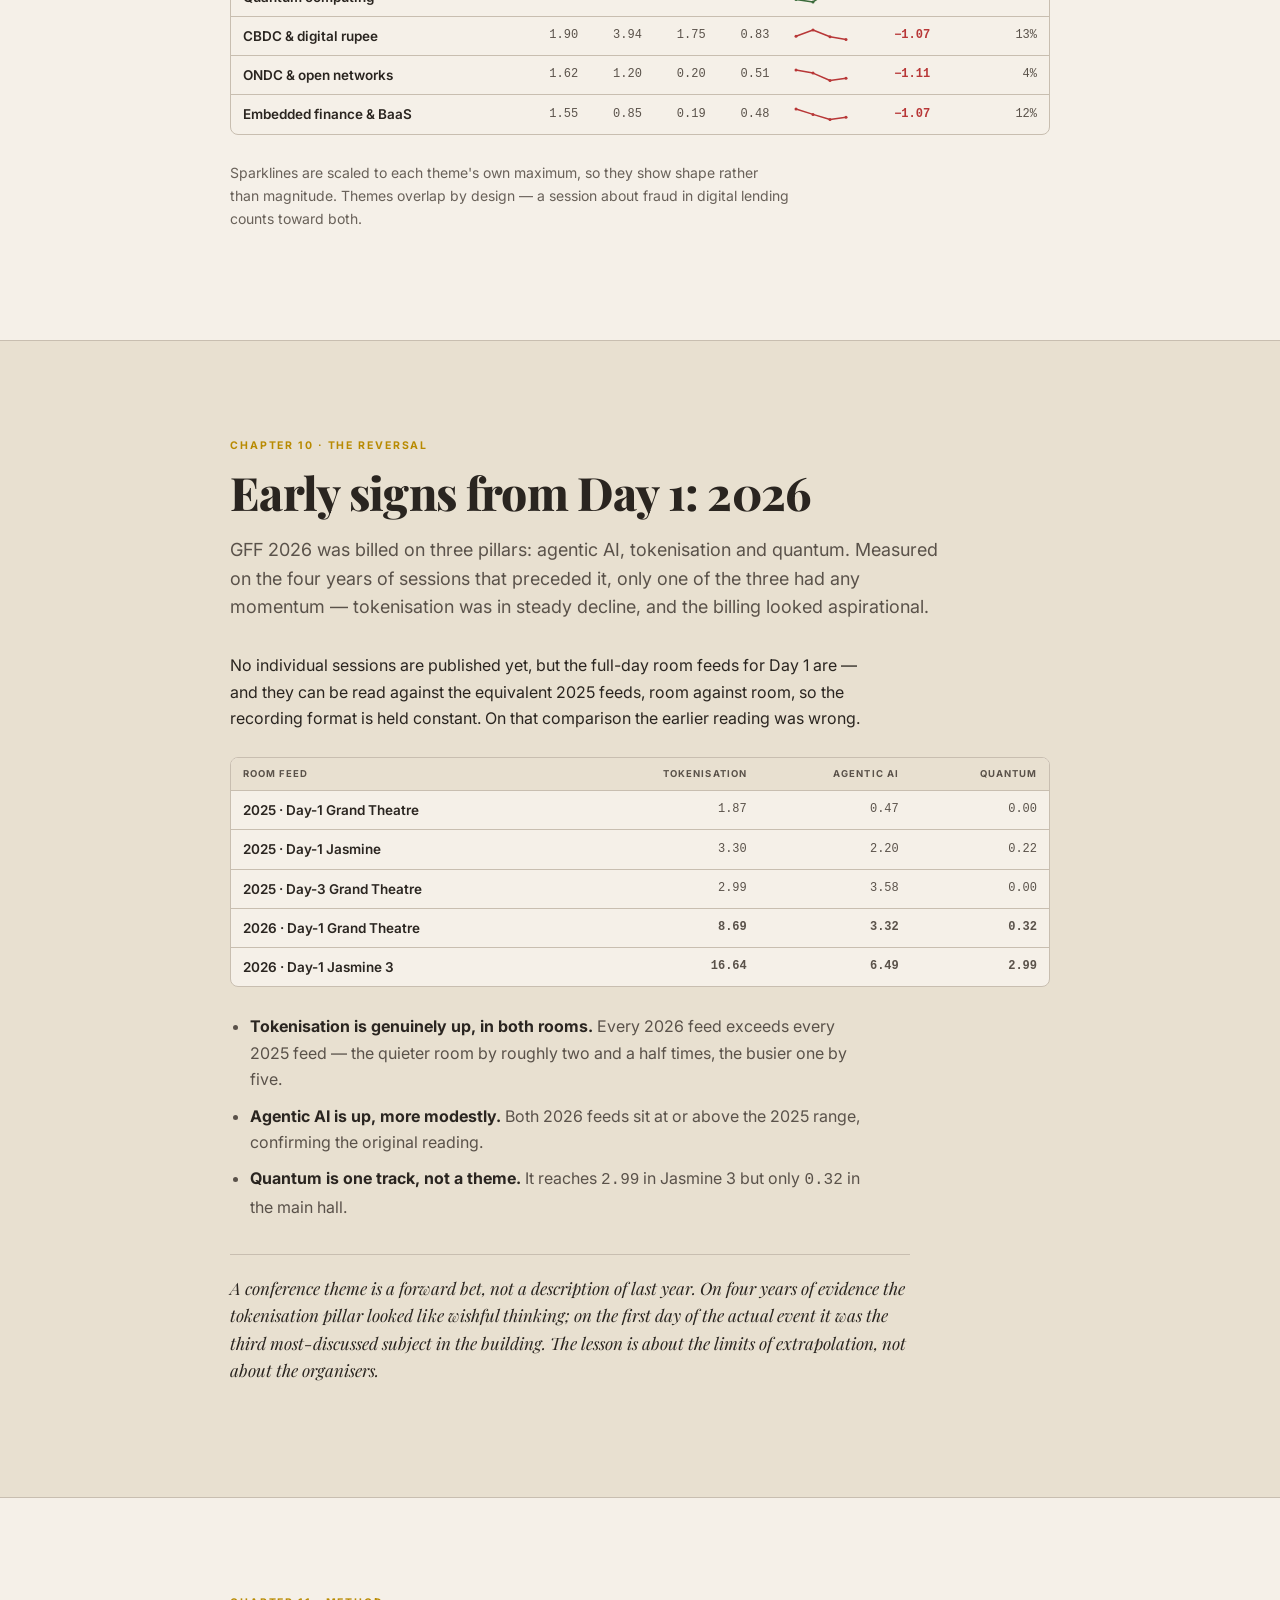
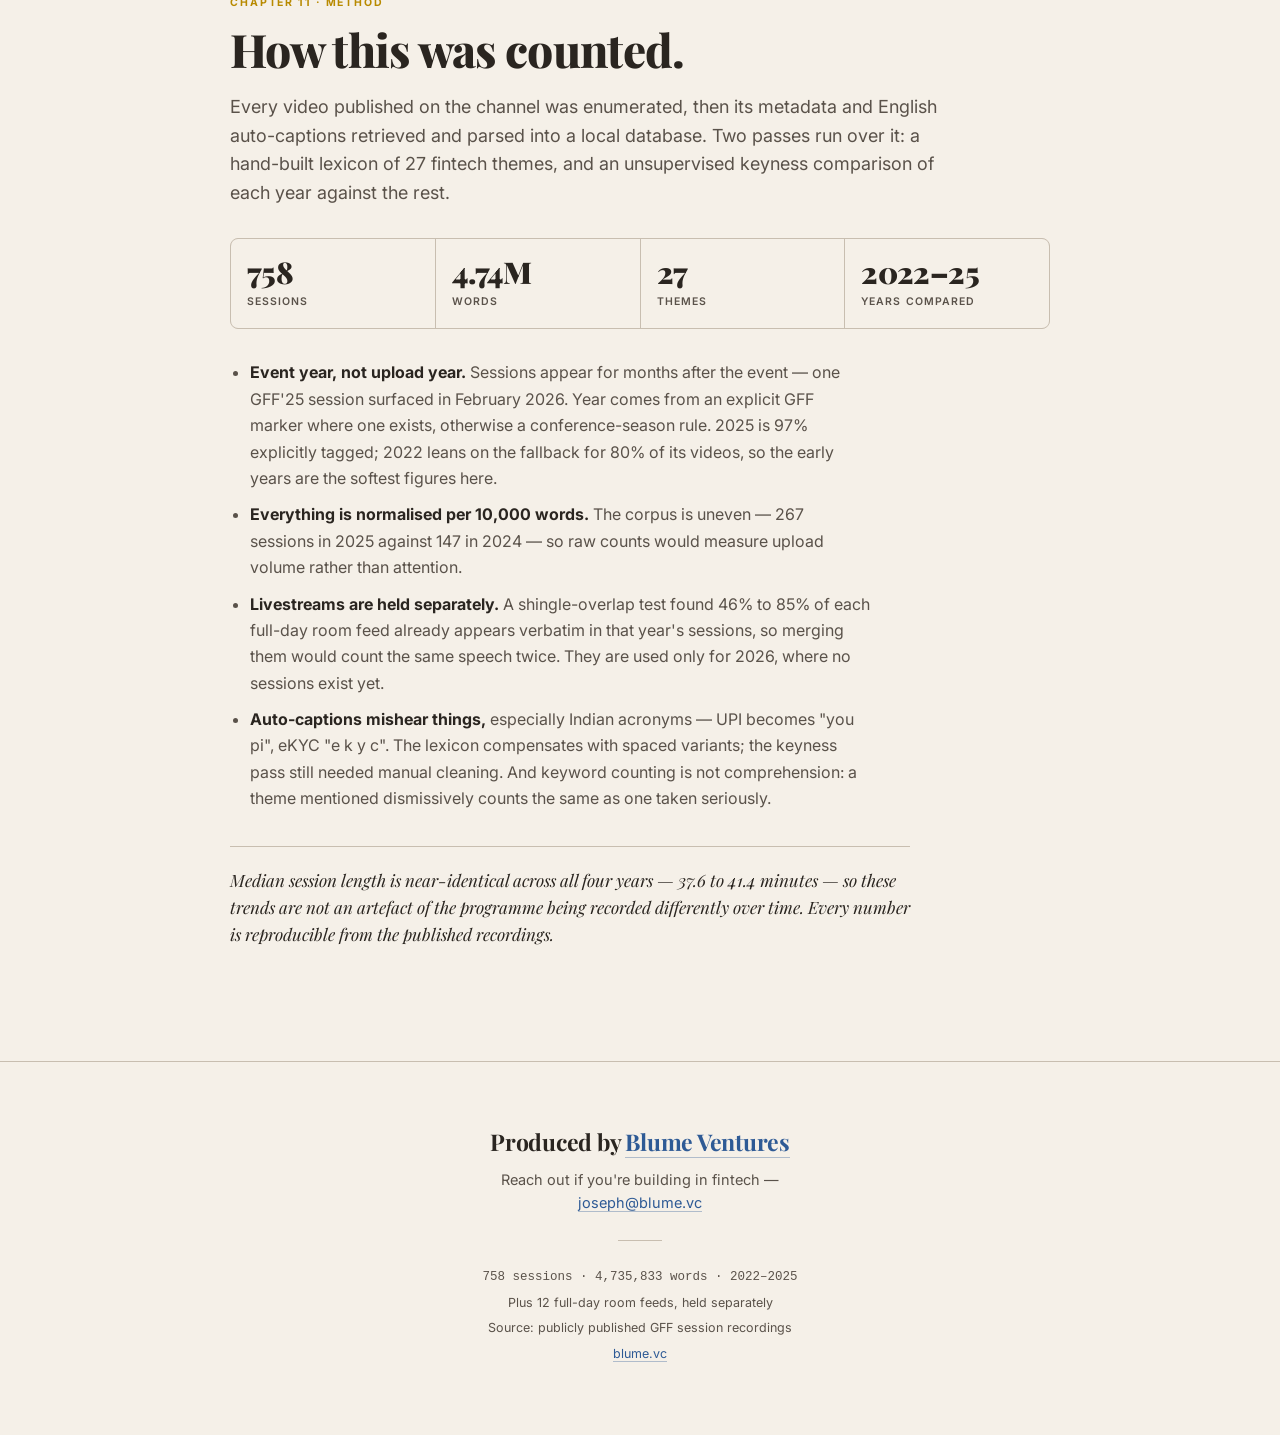
==== commit c60f6675: "Update Overheard at GFF Co-Authored-By: Claude Opus 5 <noreply@anthropic.com>" ====
--- a/gff/index.html
+++ b/gff/index.html
@@ -249,7 +249,7 @@
 <body>
 <header class="hero">
   <div class="hero-inner">
-    <p class="kicker">Global Fintech Fest · A Corpus Investigation</p>
+    <p class="kicker">Global Fintech Fest · 4.7 Million Words</p>
     <h1><s>Over</s>heard at GFF</h1>
     <p class="dek">Ever wondered what they actually talk about at GFF? I ran a full analysis of what gets spoken about at the conference — 758 sessions across four editions transcribed, 4.7 million words, to work out which topics are hot and which are not.</p>
     <p class="scroll-cue">Scroll to begin ↓</p>
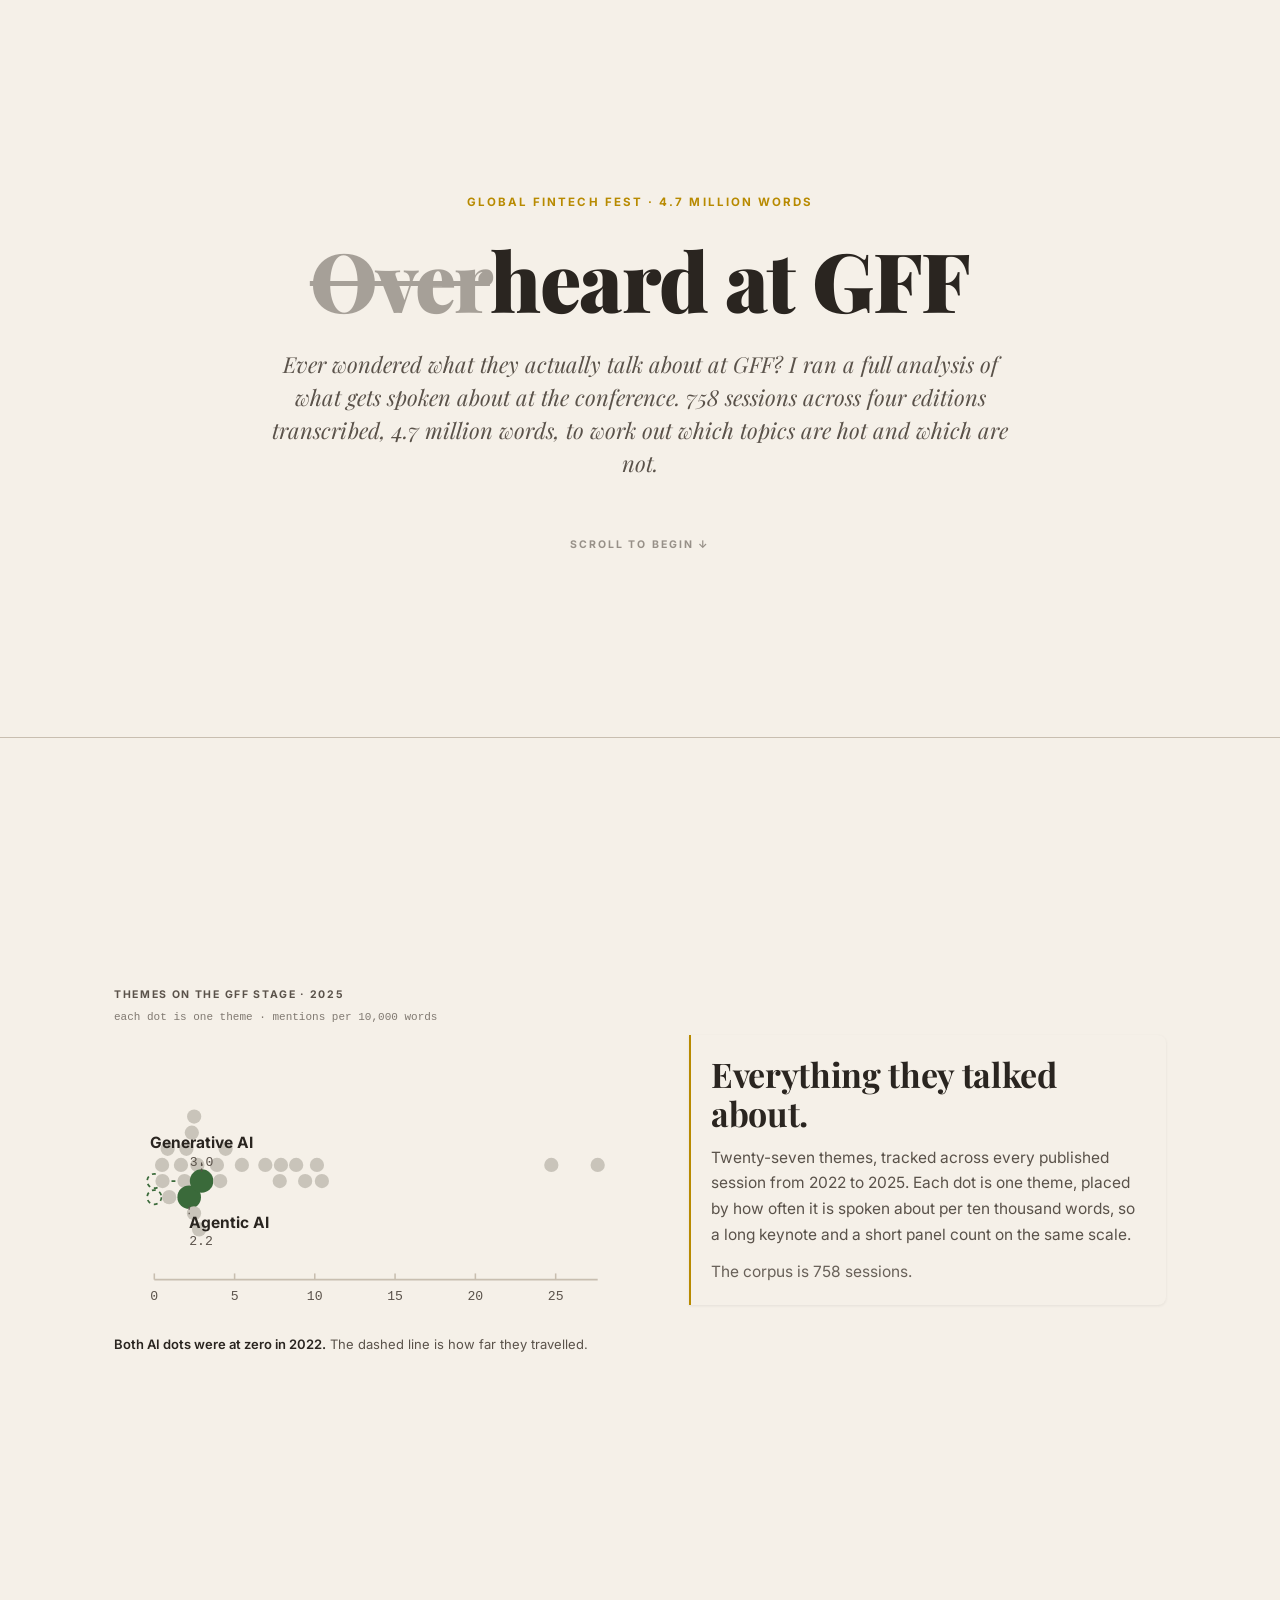
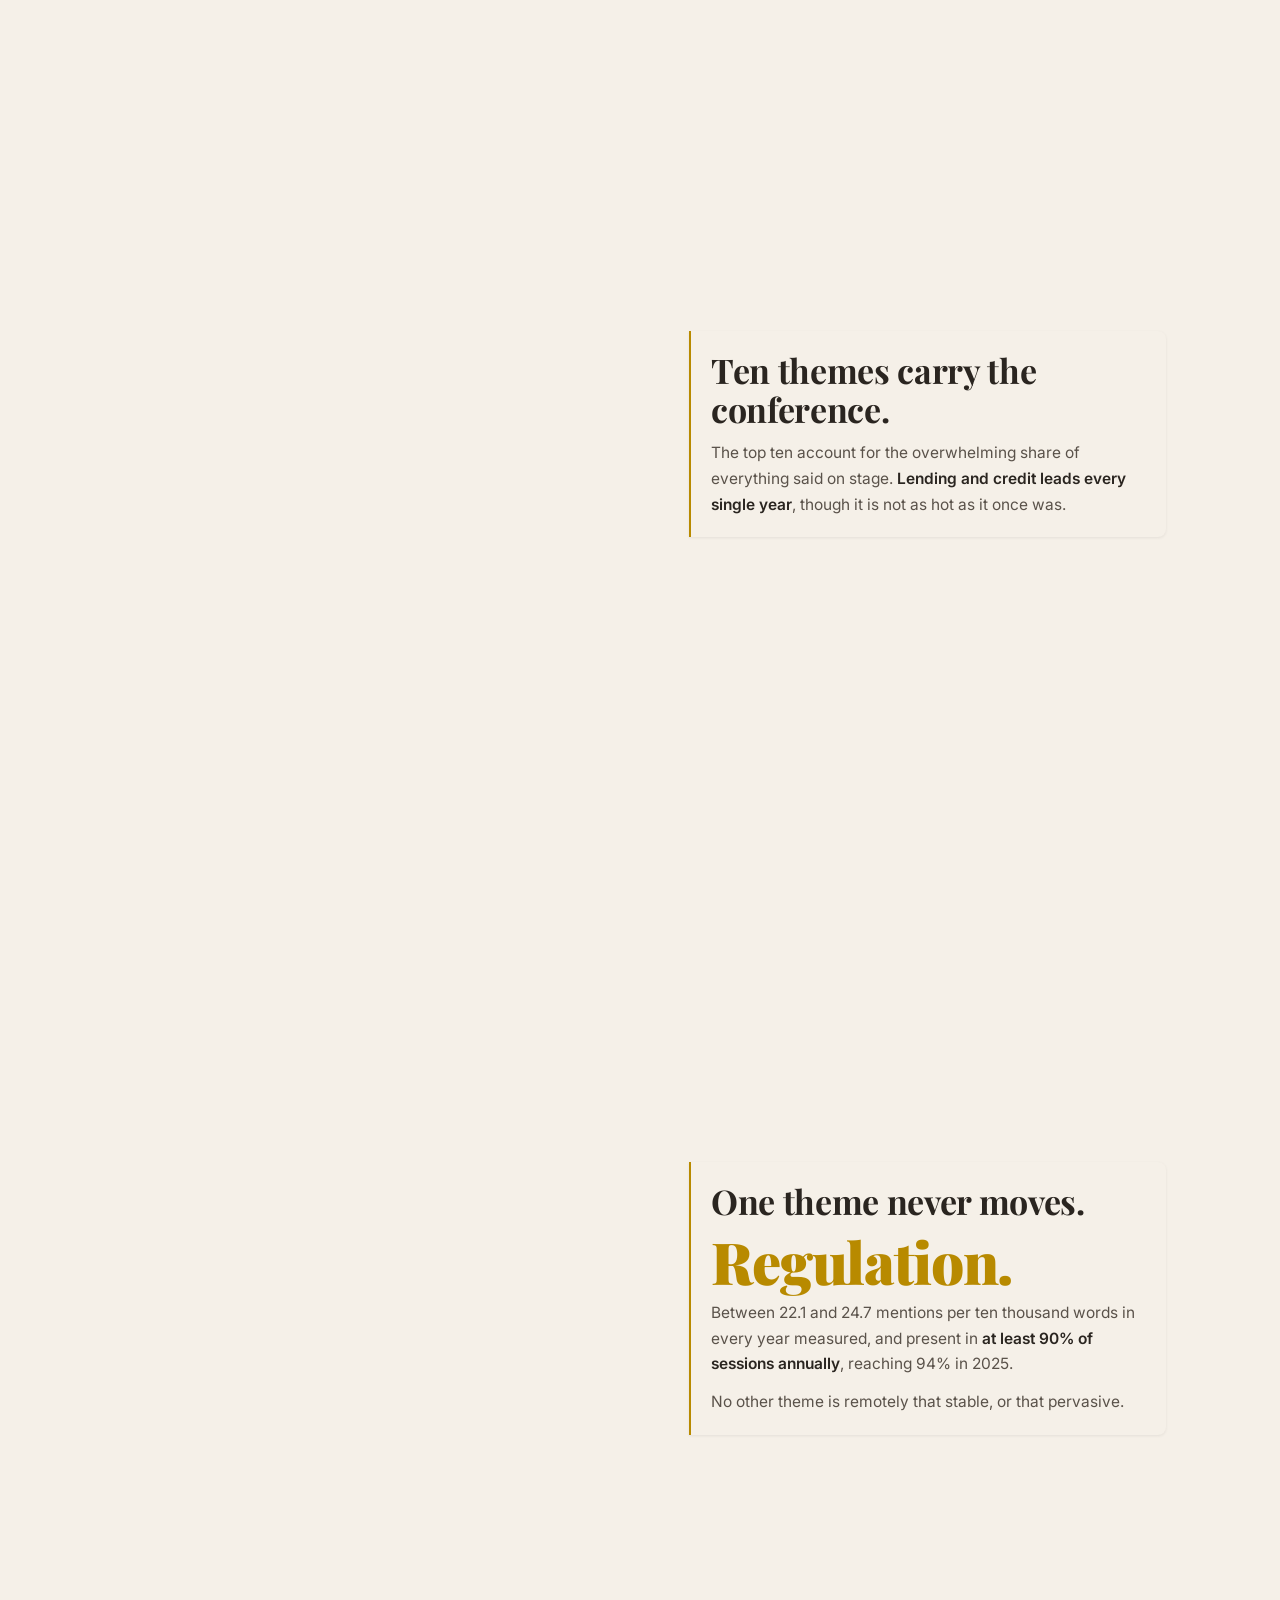
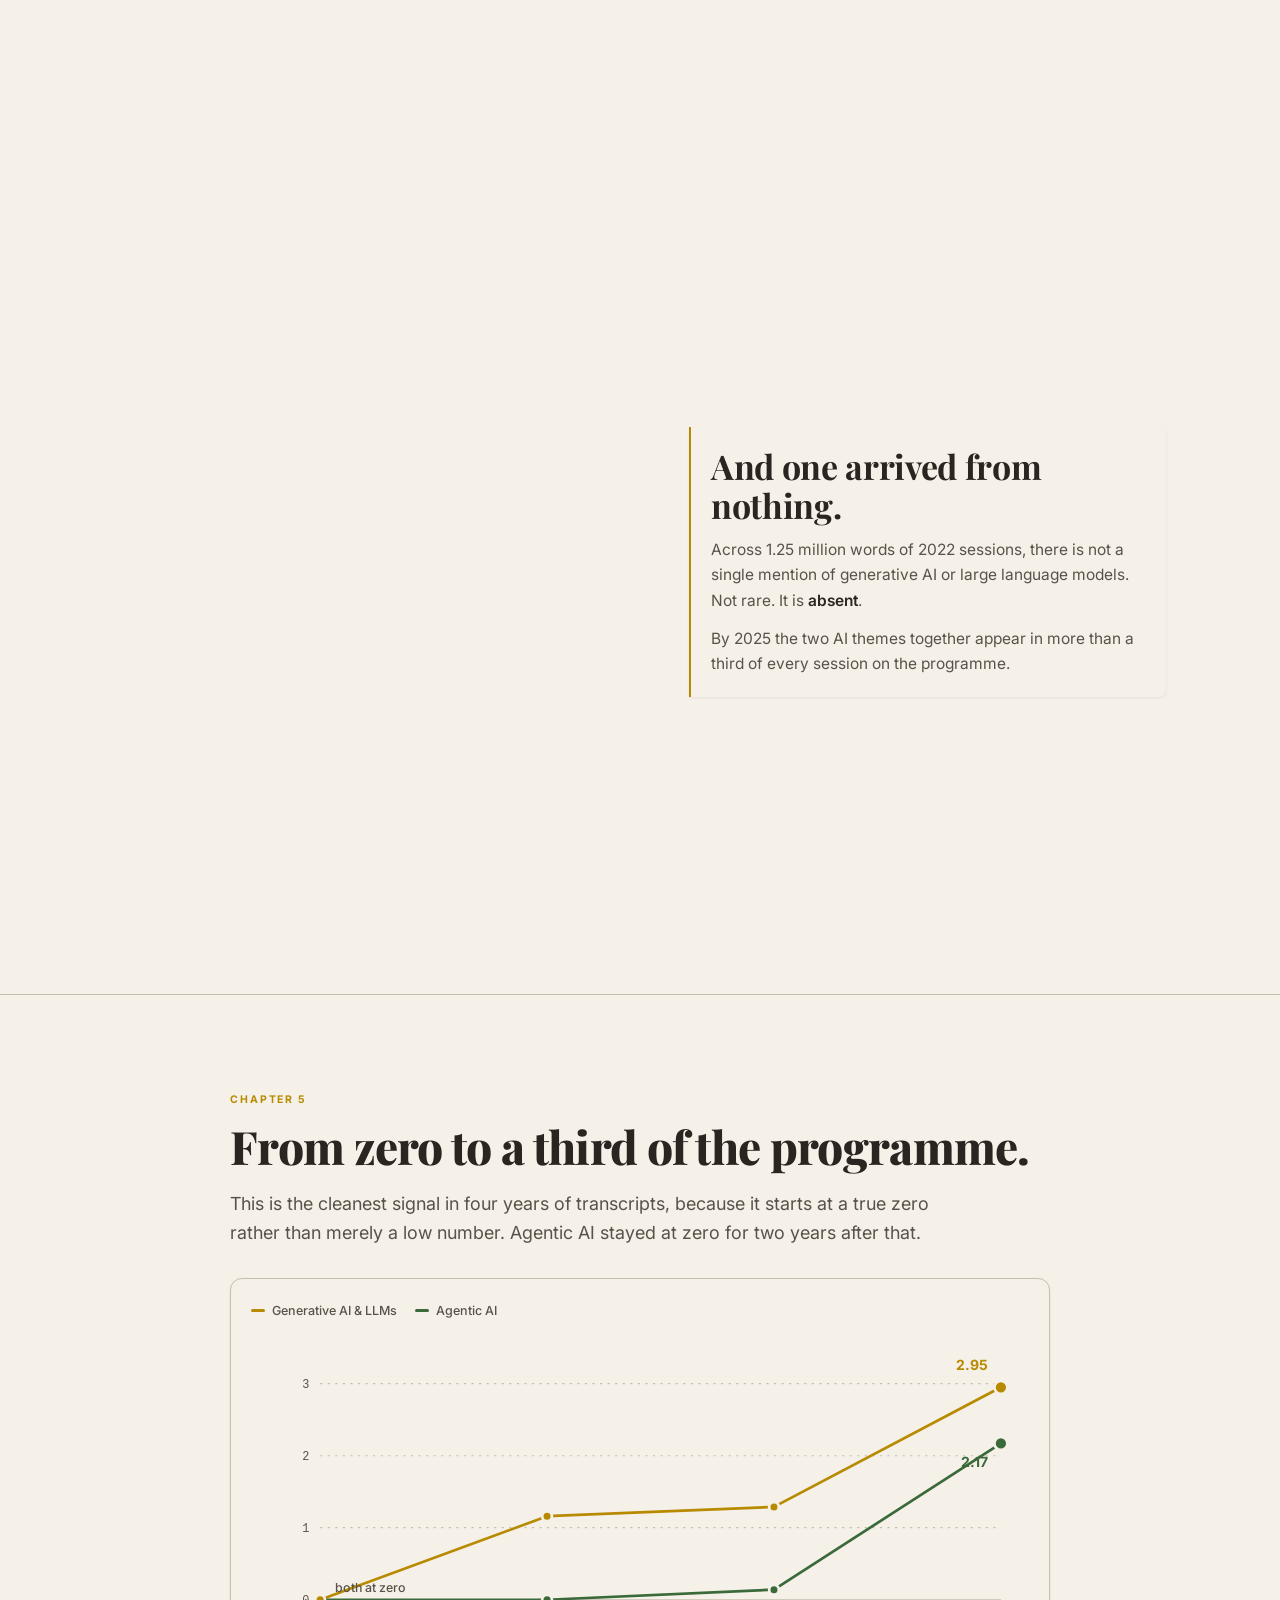
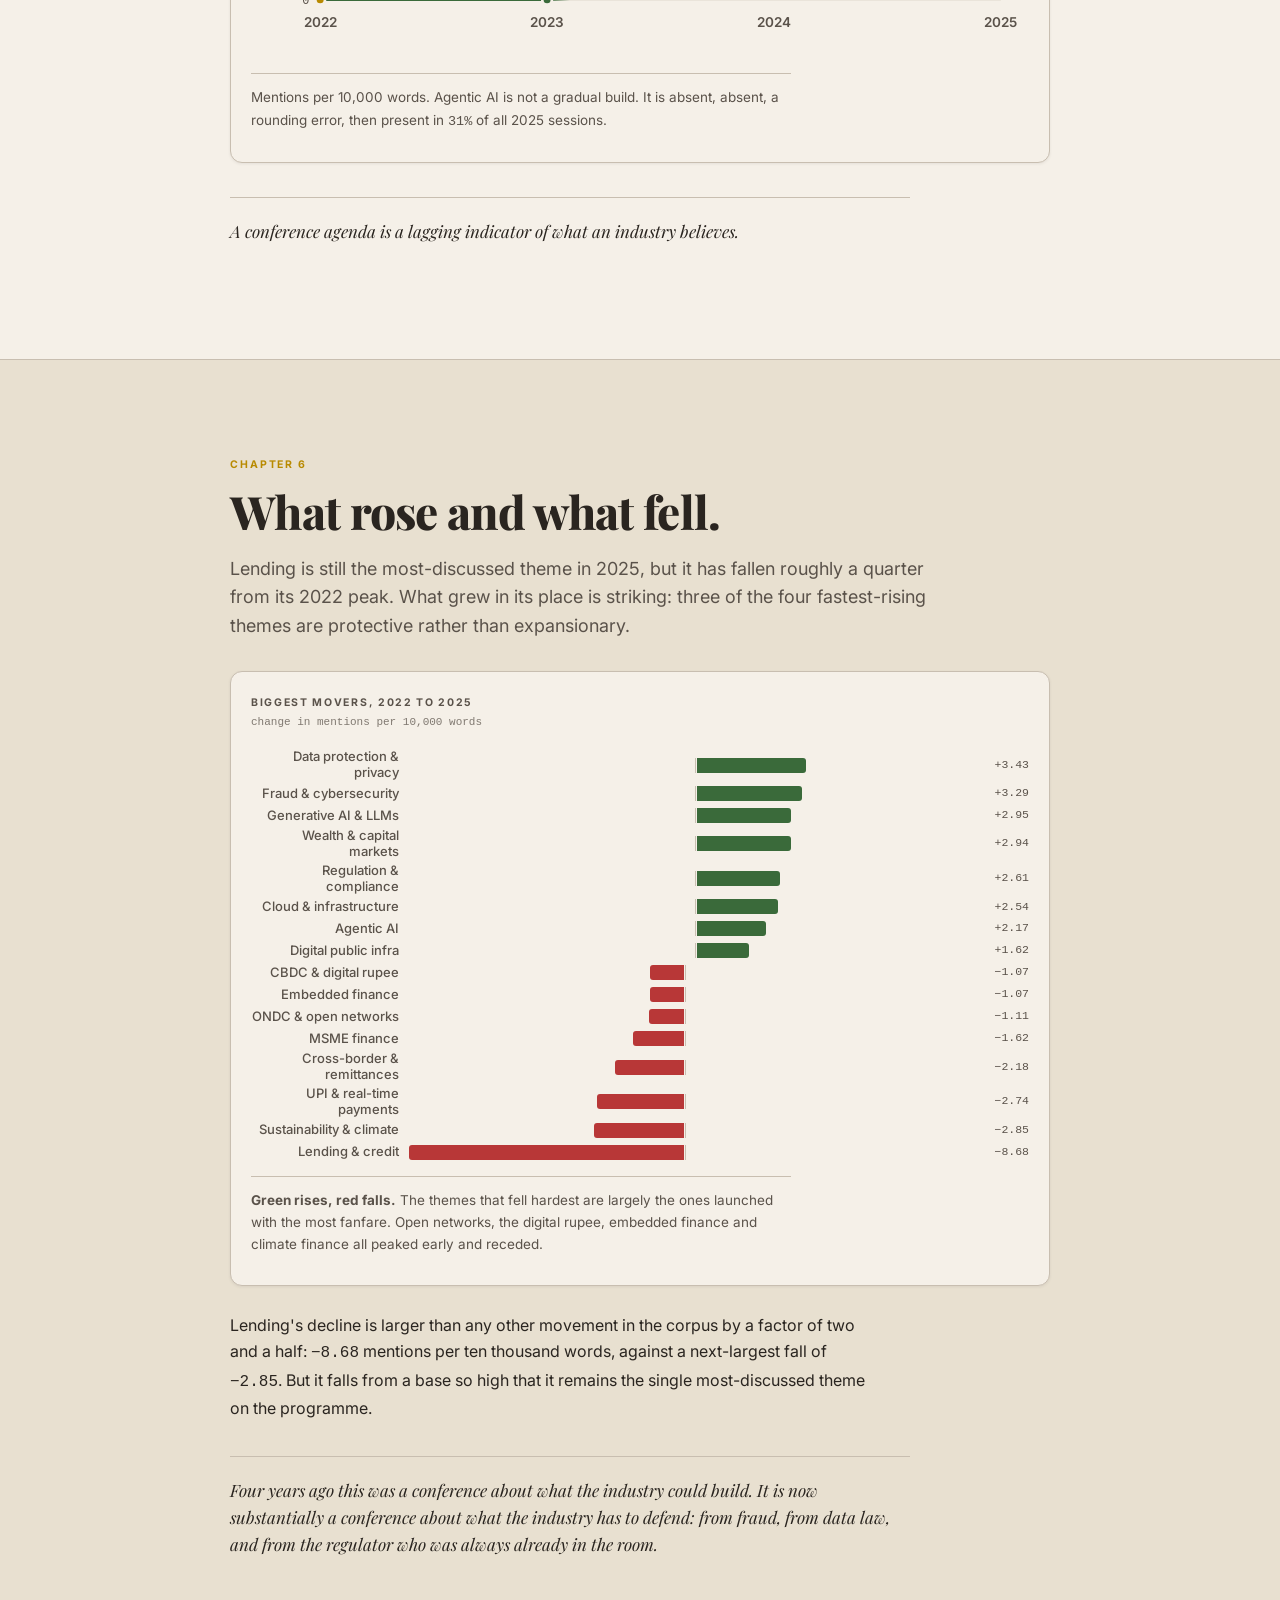
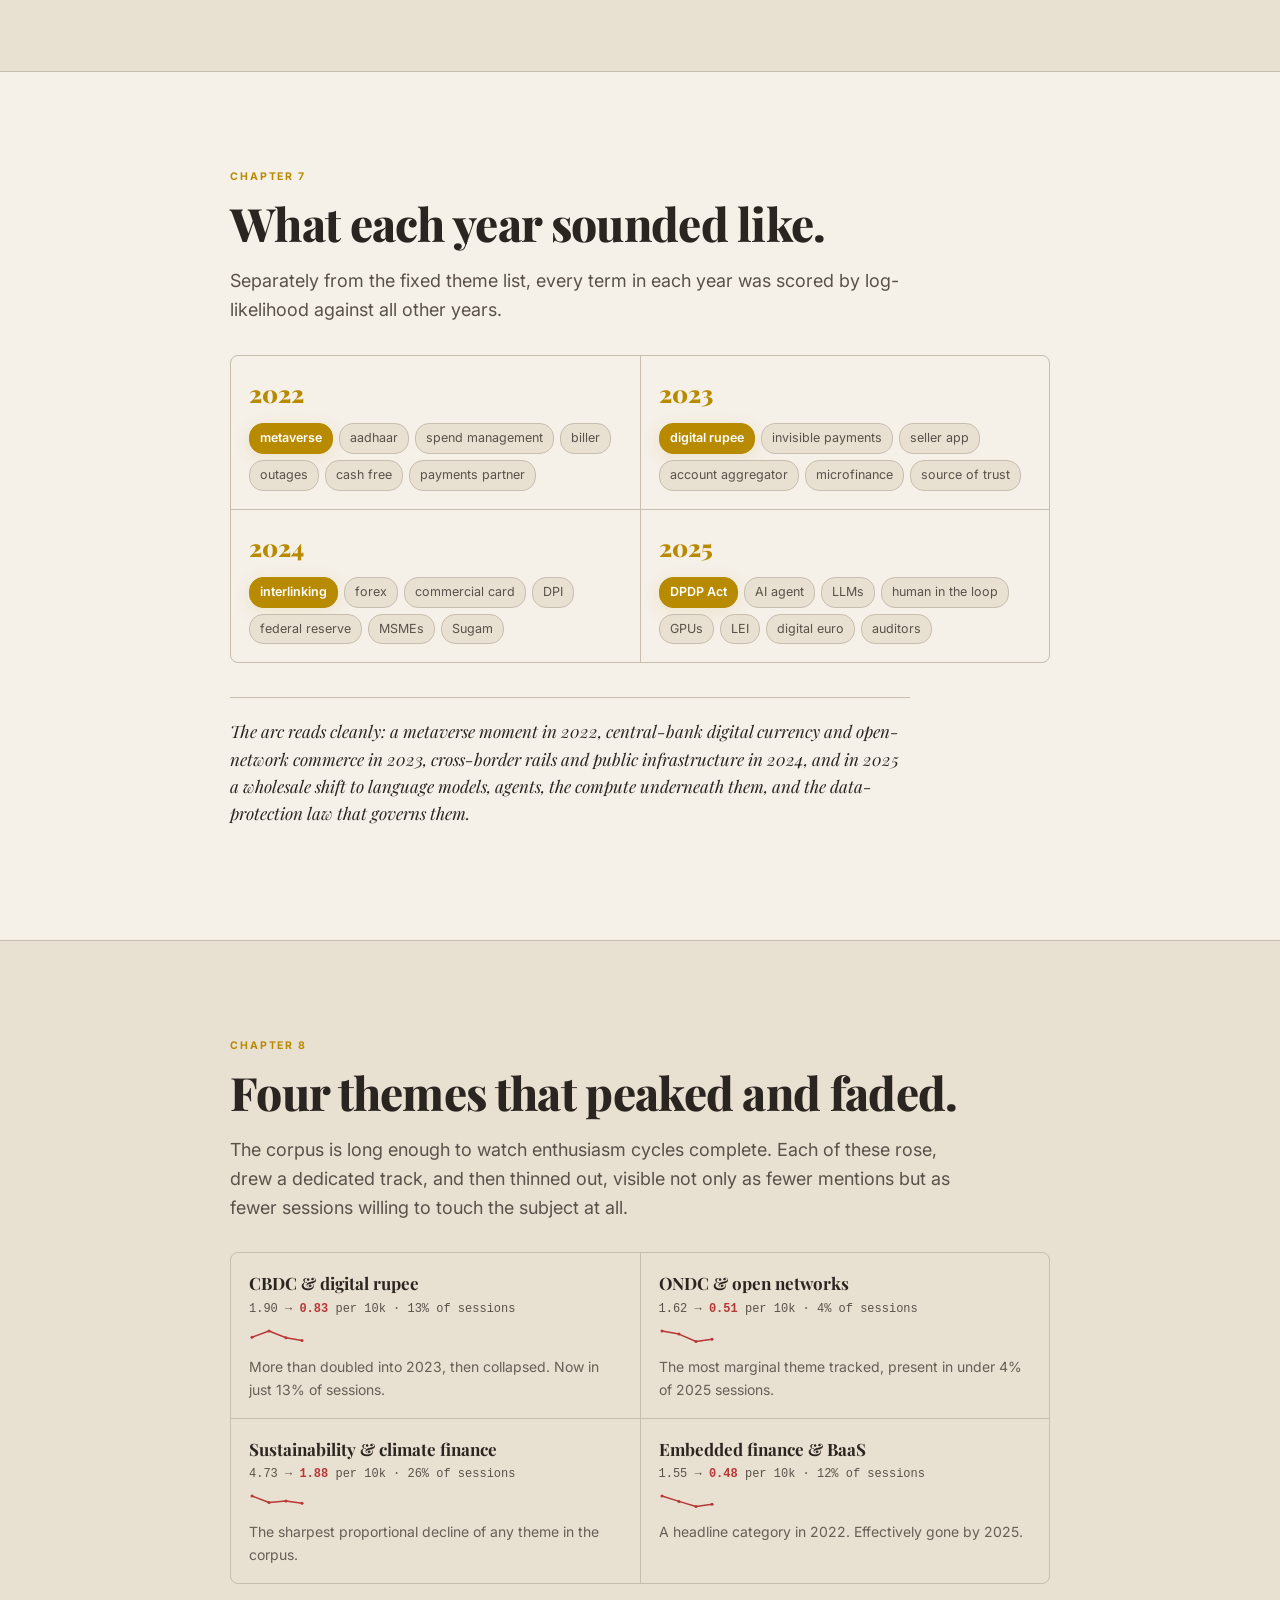
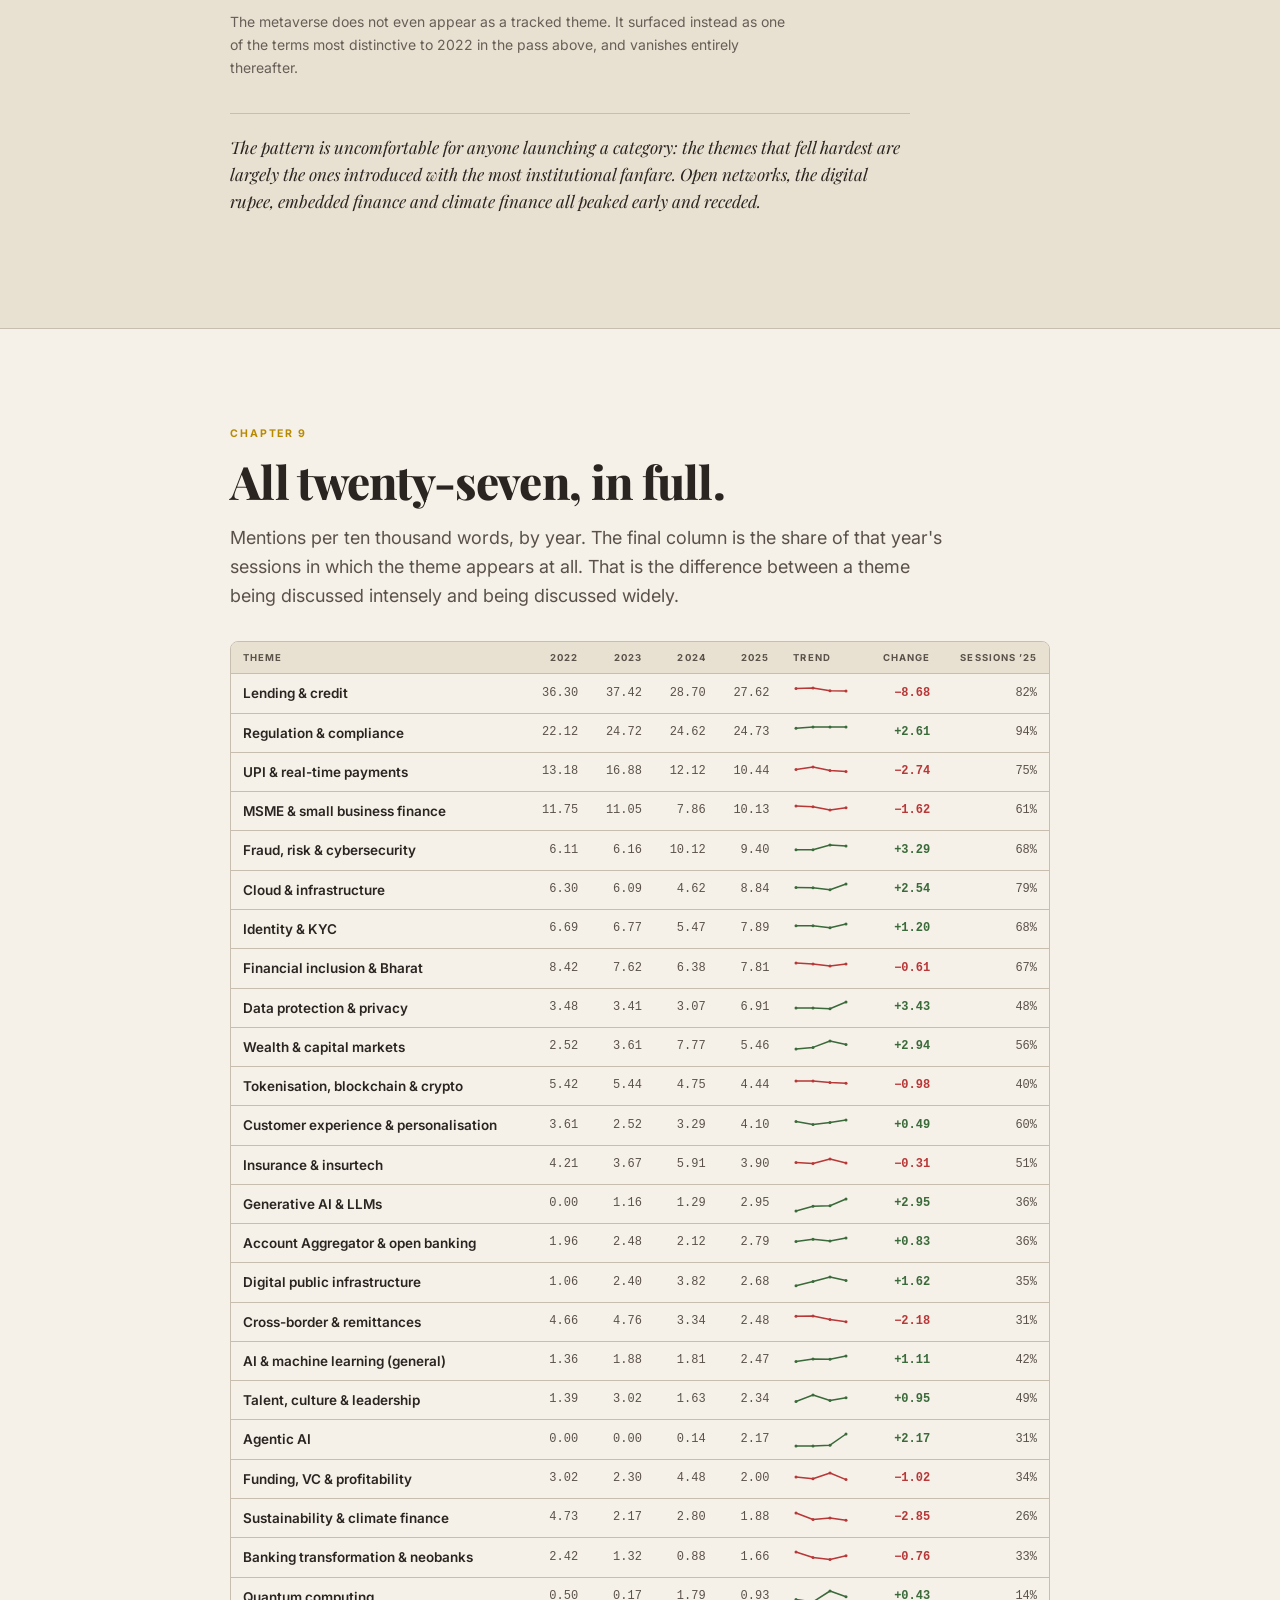
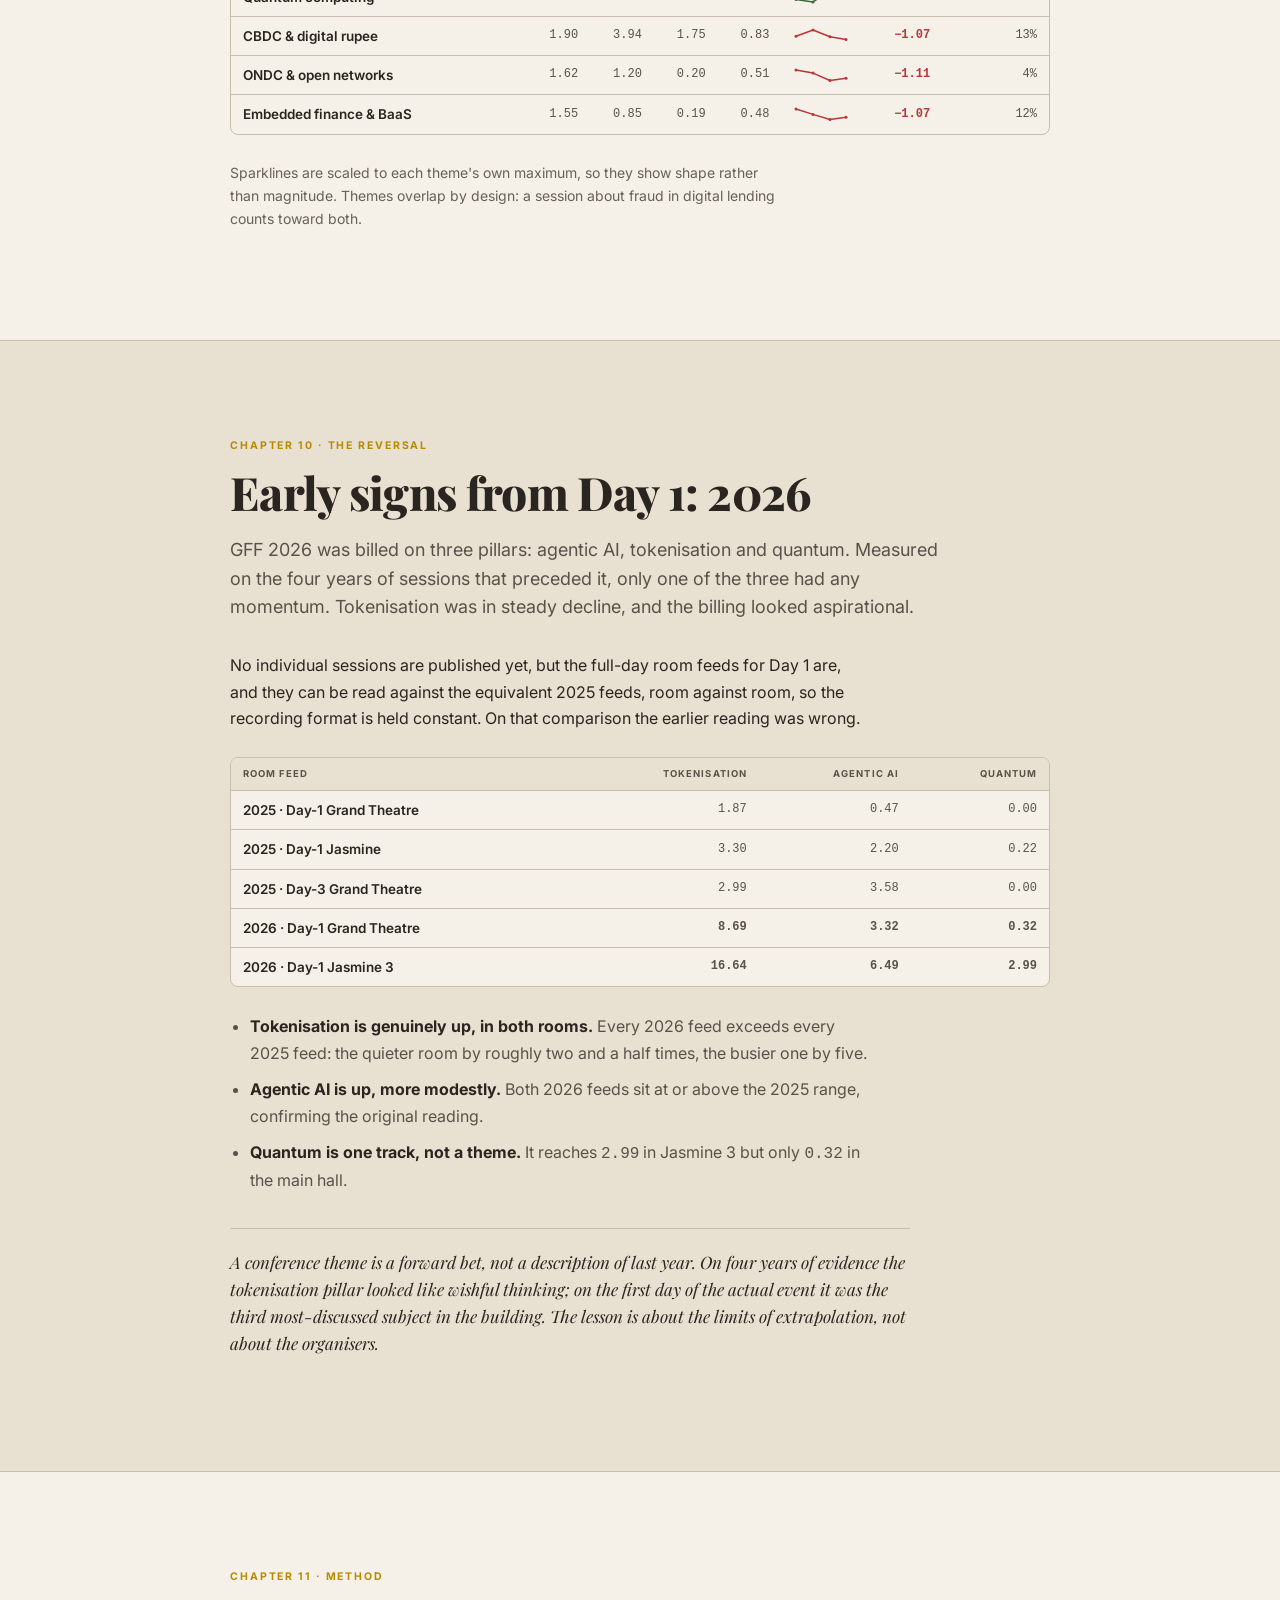
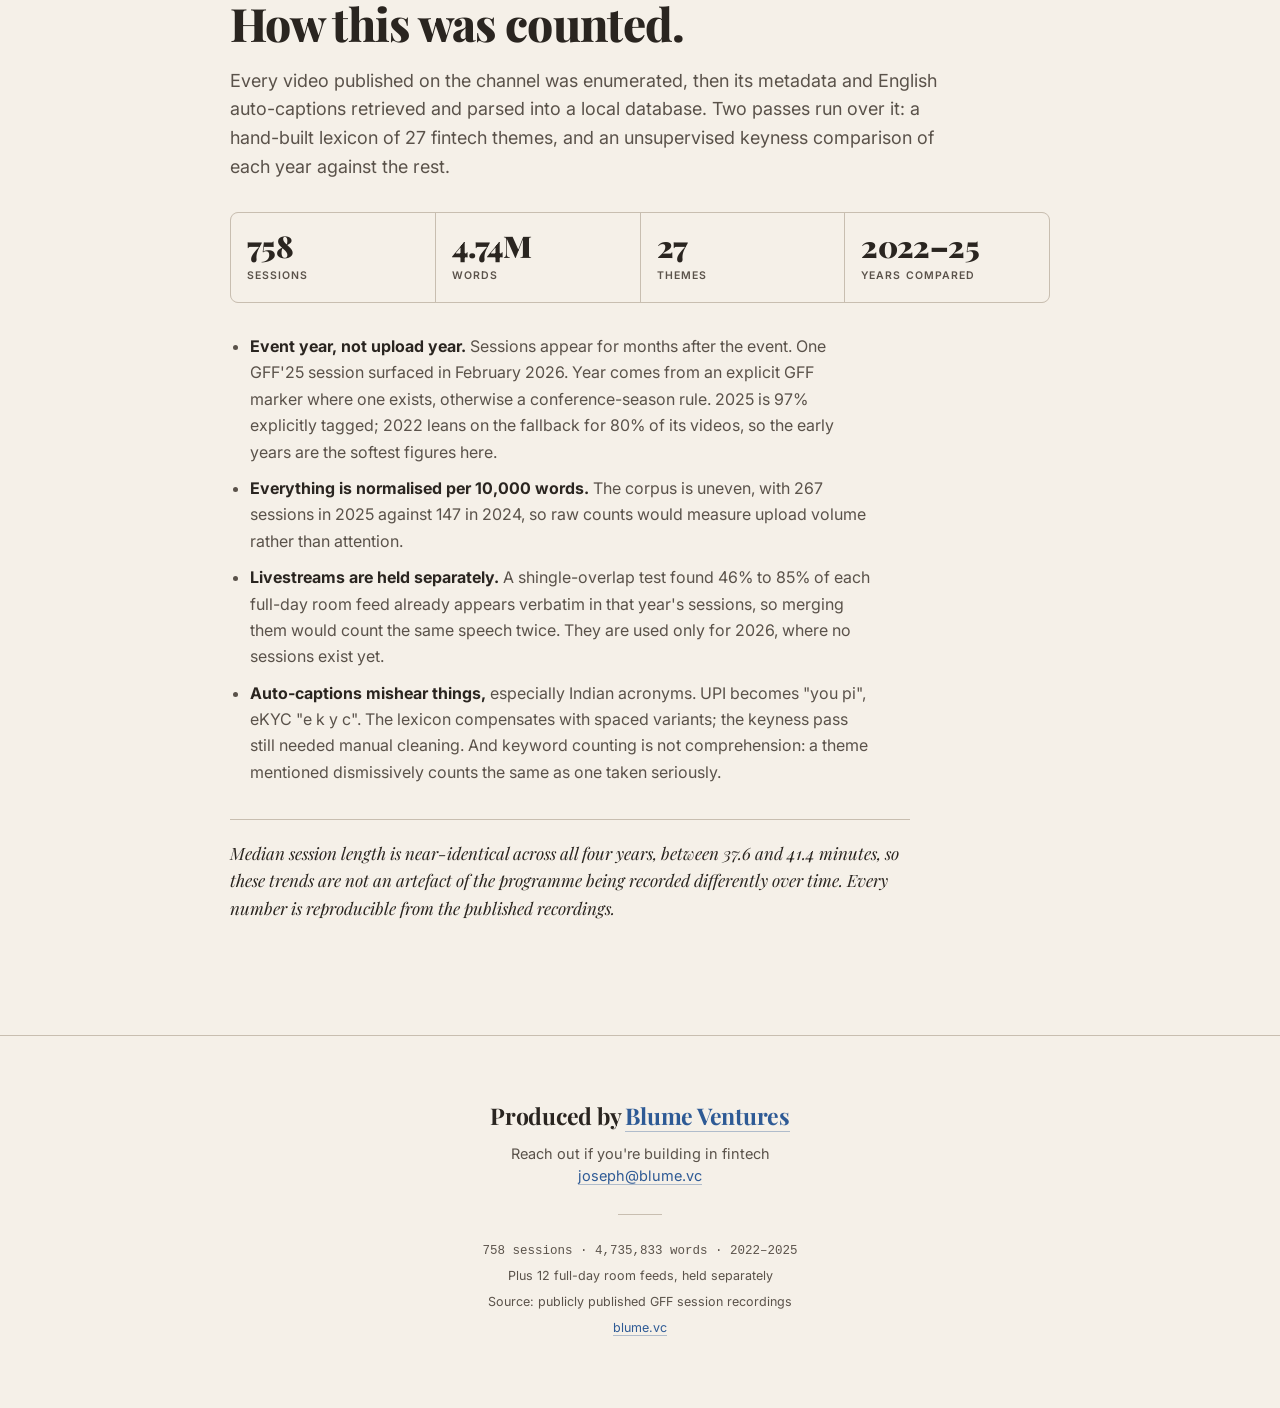
==== commit edffc24c: "Update Overheard at GFF Co-Authored-By: Claude Opus 5 <noreply@anthropic.com>" ====
--- a/gff/index.html
+++ b/gff/index.html
@@ -41,7 +41,7 @@
          line-height:1.02;letter-spacing:-.015em;margin:0;text-wrap:balance}
 /* "Over" struck through: it wasn't overheard, all of it was heard.
    Uses the font's own strikeout metric, which sits through the middle of the
-   lowercase — a hand-tuned offset rides too high at display sizes. */
+   lowercase; a hand-tuned offset rides too high at display sizes. */
 .hero h1 s{text-decoration:line-through;
            text-decoration-thickness:.055em;
            text-decoration-color:currentColor;
@@ -82,7 +82,7 @@
 /* Row metrics shrink with viewport height so all 27 themes stay on screen. */
 /* Theme swarm: one dot per theme, placed on a single axis by how much it gets
    spoken about. A distribution survives a narrow screen in a way that 27
-   labelled rows cannot — only the themes being talked about need a label. */
+   labelled rows cannot: only the themes being talked about need a label. */
 #swarm{display:block;width:100%;height:auto}
 .dot{fill:var(--gray);transition:fill .5s ease,opacity .5s ease}
 .dot.off{opacity:.2}
@@ -98,7 +98,7 @@
            min-height:3.2em}
 .swarm-cap b{color:var(--ink);font-weight:600}
 
-/* .steps / .step geometry lives in the scrolly block above — do not redeclare. */
+/* .steps / .step geometry lives in the scrolly block above; do not redeclare. */
 .step-inner{background:var(--bg);border-left:2px solid var(--accent);
             padding:20px 20px;border-radius:0 var(--radius-md) var(--radius-md) 0;
             box-shadow:var(--shadow-sm)}
@@ -251,7 +251,7 @@
   <div class="hero-inner">
     <p class="kicker">Global Fintech Fest · 4.7 Million Words</p>
     <h1><s>Over</s>heard at GFF</h1>
-    <p class="dek">Ever wondered what they actually talk about at GFF? I ran a full analysis of what gets spoken about at the conference — 758 sessions across four editions transcribed, 4.7 million words, to work out which topics are hot and which are not.</p>
+    <p class="dek">Ever wondered what they actually talk about at GFF? I ran a full analysis of what gets spoken about at the conference. 758 sessions across four editions transcribed, 4.7 million words, to work out which topics are hot and which are not.</p>
     <p class="scroll-cue">Scroll to begin ↓</p>
   </div>
 </header>
@@ -269,7 +269,7 @@
     <section class="step" data-step="1">
       <div class="step-inner">
         <h2>Everything they talked about.</h2>
-        <p>Twenty-seven themes, tracked across every published session from 2022 to 2025. Each dot is one theme, placed by how often it is spoken about per ten thousand words — so a long keynote and a short panel count on the same scale.</p>
+        <p>Twenty-seven themes, tracked across every published session from 2022 to 2025. Each dot is one theme, placed by how often it is spoken about per ten thousand words, so a long keynote and a short panel count on the same scale.</p>
         <p class="note">The corpus is 758 sessions.</p>
       </div>
     </section>
@@ -277,7 +277,7 @@
     <section class="step" data-step="2">
       <div class="step-inner">
         <h2>Ten themes carry the conference.</h2>
-        <p>The top ten account for the overwhelming share of everything said on stage. <strong>Lending and credit leads every single year</strong> — however, it is not as hot as it once was.</p>
+        <p>The top ten account for the overwhelming share of everything said on stage. <strong>Lending and credit leads every single year</strong>, though it is not as hot as it once was.</p>
       </div>
     </section>
 
@@ -285,7 +285,7 @@
       <div class="step-inner">
         <h2>One theme never moves.</h2>
         <span class="bigword">Regulation.</span>
-        <p>Between 22.1 and 24.7 mentions per ten thousand words in every year measured, and present in <strong>at least 90% of sessions annually</strong> — reaching 94% in 2025.</p>
+        <p>Between 22.1 and 24.7 mentions per ten thousand words in every year measured, and present in <strong>at least 90% of sessions annually</strong>, reaching 94% in 2025.</p>
         <p>No other theme is remotely that stable, or that pervasive.</p>
       </div>
     </section>
@@ -293,7 +293,7 @@
     <section class="step" data-step="4">
       <div class="step-inner">
         <h2>And one arrived from nothing.</h2>
-        <p>Across 1.25 million words of 2022 sessions, there is not a single mention of generative AI or large language models. Not rare — <strong>absent</strong>.</p>
+        <p>Across 1.25 million words of 2022 sessions, there is not a single mention of generative AI or large language models. Not rare. It is <strong>absent</strong>.</p>
         <p>By 2025 the two AI themes together appear in more than a third of every session on the programme.</p>
       </div>
     </section>
@@ -342,7 +342,7 @@
           <text x="78" y="238" fill="#5a524a" font-size="11.5" font-weight="500">both at zero</text>
         </g>
       </svg>
-      <p class="figcap">Mentions per 10,000 words. Agentic AI is not a gradual build — it is absent, absent, a rounding error, then present in <span class="mono">31%</span> of all 2025 sessions.</p>
+      <p class="figcap">Mentions per 10,000 words. Agentic AI is not a gradual build. It is absent, absent, a rounding error, then present in <span class="mono">31%</span> of all 2025 sessions.</p>
     </div>
 
     <p class="chapter-kicker">A conference agenda is a lagging indicator of what an industry believes.</p>
@@ -359,12 +359,12 @@
       <div class="fig-head" style="margin-bottom:2px">Biggest movers, 2022 to 2025</div>
       <div class="fig-sub">change in mentions per 10,000 words</div>
       <div class="mv" id="movers"></div>
-      <p class="figcap"><strong>Green rises, red falls.</strong> The themes that fell hardest are largely the ones launched with the most fanfare — open networks, the digital rupee, embedded finance and climate finance all peaked early and receded.</p>
+      <p class="figcap"><strong>Green rises, red falls.</strong> The themes that fell hardest are largely the ones launched with the most fanfare. Open networks, the digital rupee, embedded finance and climate finance all peaked early and receded.</p>
     </div>
 
-    <p>Lending's decline is larger than any other movement in the corpus by a factor of two and a half — <span class="mono">−8.68</span> mentions per ten thousand words, against a next-largest fall of <span class="mono">−2.85</span>. But it falls from a base so high that it remains the single most-discussed theme on the programme.</p>
-
-    <p class="chapter-kicker">Four years ago this was a conference about what the industry could build. It is now substantially a conference about what the industry has to defend — from fraud, from data law, and from the regulator who was always already in the room.</p>
+    <p>Lending's decline is larger than any other movement in the corpus by a factor of two and a half: <span class="mono">−8.68</span> mentions per ten thousand words, against a next-largest fall of <span class="mono">−2.85</span>. But it falls from a base so high that it remains the single most-discussed theme on the programme.</p>
+
+    <p class="chapter-kicker">Four years ago this was a conference about what the industry could build. It is now substantially a conference about what the industry has to defend: from fraud, from data law, and from the regulator who was always already in the room.</p>
   </div>
 </section>
 
@@ -384,11 +384,11 @@
   <div class="chapter-inner">
     <p class="chapter-num">Chapter 8</p>
     <h2 class="chapter-title">Four themes that peaked and faded.</h2>
-    <p class="chapter-lead">The corpus is long enough to watch enthusiasm cycles complete. Each of these rose, drew a dedicated track, and then thinned out — visible not only as fewer mentions, but as fewer sessions willing to touch the subject at all.</p>
+    <p class="chapter-lead">The corpus is long enough to watch enthusiasm cycles complete. Each of these rose, drew a dedicated track, and then thinned out, visible not only as fewer mentions but as fewer sessions willing to touch the subject at all.</p>
 
     <div class="decay" id="decay"></div>
 
-    <p class="note">The metaverse does not even appear as a tracked theme. It surfaced instead as one of the terms most distinctive to 2022 in the pass above — and vanishes entirely thereafter.</p>
+    <p class="note">The metaverse does not even appear as a tracked theme. It surfaced instead as one of the terms most distinctive to 2022 in the pass above, and vanishes entirely thereafter.</p>
 
     <p class="chapter-kicker">The pattern is uncomfortable for anyone launching a category: the themes that fell hardest are largely the ones introduced with the most institutional fanfare. Open networks, the digital rupee, embedded finance and climate finance all peaked early and receded.</p>
   </div>
@@ -398,7 +398,7 @@
   <div class="chapter-inner">
     <p class="chapter-num">Chapter 9</p>
     <h2 class="chapter-title">All twenty-seven, in full.</h2>
-    <p class="chapter-lead">Mentions per ten thousand words, by year. The final column is the share of that year's sessions in which the theme appears at all — the difference between a theme being discussed intensely and being discussed widely.</p>
+    <p class="chapter-lead">Mentions per ten thousand words, by year. The final column is the share of that year's sessions in which the theme appears at all. That is the difference between a theme being discussed intensely and being discussed widely.</p>
 
     <div class="tw">
       <table>
@@ -407,7 +407,7 @@
         <tbody id="tbody"></tbody>
       </table>
     </div>
-    <p class="note">Sparklines are scaled to each theme's own maximum, so they show shape rather than magnitude. Themes overlap by design — a session about fraud in digital lending counts toward both.</p>
+    <p class="note">Sparklines are scaled to each theme's own maximum, so they show shape rather than magnitude. Themes overlap by design: a session about fraud in digital lending counts toward both.</p>
   </div>
 </section>
 
@@ -415,9 +415,9 @@
   <div class="chapter-inner">
     <p class="chapter-num">Chapter 10 · The reversal</p>
     <h2 class="chapter-title">Early signs from Day 1: 2026</h2>
-    <p class="chapter-lead">GFF 2026 was billed on three pillars: agentic AI, tokenisation and quantum. Measured on the four years of sessions that preceded it, only one of the three had any momentum — tokenisation was in steady decline, and the billing looked aspirational.</p>
-
-    <p>No individual sessions are published yet, but the full-day room feeds for Day 1 are — and they can be read against the equivalent 2025 feeds, room against room, so the recording format is held constant. On that comparison the earlier reading was wrong.</p>
+    <p class="chapter-lead">GFF 2026 was billed on three pillars: agentic AI, tokenisation and quantum. Measured on the four years of sessions that preceded it, only one of the three had any momentum. Tokenisation was in steady decline, and the billing looked aspirational.</p>
+
+    <p>No individual sessions are published yet, but the full-day room feeds for Day 1 are, and they can be read against the equivalent 2025 feeds, room against room, so the recording format is held constant. On that comparison the earlier reading was wrong.</p>
 
     <div class="tw">
       <table>
@@ -427,7 +427,7 @@
     </div>
 
     <ul class="pl">
-      <li><strong>Tokenisation is genuinely up, in both rooms.</strong> Every 2026 feed exceeds every 2025 feed — the quieter room by roughly two and a half times, the busier one by five.</li>
+      <li><strong>Tokenisation is genuinely up, in both rooms.</strong> Every 2026 feed exceeds every 2025 feed: the quieter room by roughly two and a half times, the busier one by five.</li>
       <li><strong>Agentic AI is up, more modestly.</strong> Both 2026 feeds sit at or above the 2025 range, confirming the original reading.</li>
       <li><strong>Quantum is one track, not a theme.</strong> It reaches <span class="mono">2.99</span> in Jasmine 3 but only <span class="mono">0.32</span> in the main hall.</li>
     </ul>
@@ -450,19 +450,19 @@
     </div>
 
     <ul class="pl">
-      <li><strong>Event year, not upload year.</strong> Sessions appear for months after the event — one GFF'25 session surfaced in February 2026. Year comes from an explicit GFF marker where one exists, otherwise a conference-season rule. 2025 is 97% explicitly tagged; 2022 leans on the fallback for 80% of its videos, so the early years are the softest figures here.</li>
-      <li><strong>Everything is normalised per 10,000 words.</strong> The corpus is uneven — 267 sessions in 2025 against 147 in 2024 — so raw counts would measure upload volume rather than attention.</li>
+      <li><strong>Event year, not upload year.</strong> Sessions appear for months after the event. One GFF'25 session surfaced in February 2026. Year comes from an explicit GFF marker where one exists, otherwise a conference-season rule. 2025 is 97% explicitly tagged; 2022 leans on the fallback for 80% of its videos, so the early years are the softest figures here.</li>
+      <li><strong>Everything is normalised per 10,000 words.</strong> The corpus is uneven, with 267 sessions in 2025 against 147 in 2024, so raw counts would measure upload volume rather than attention.</li>
       <li><strong>Livestreams are held separately.</strong> A shingle-overlap test found 46% to 85% of each full-day room feed already appears verbatim in that year's sessions, so merging them would count the same speech twice. They are used only for 2026, where no sessions exist yet.</li>
-      <li><strong>Auto-captions mishear things,</strong> especially Indian acronyms — UPI becomes "you pi", eKYC "e k y c". The lexicon compensates with spaced variants; the keyness pass still needed manual cleaning. And keyword counting is not comprehension: a theme mentioned dismissively counts the same as one taken seriously.</li>
+      <li><strong>Auto-captions mishear things,</strong> especially Indian acronyms. UPI becomes "you pi", eKYC "e k y c". The lexicon compensates with spaced variants; the keyness pass still needed manual cleaning. And keyword counting is not comprehension: a theme mentioned dismissively counts the same as one taken seriously.</li>
     </ul>
 
-    <p class="chapter-kicker">Median session length is near-identical across all four years — 37.6 to 41.4 minutes — so these trends are not an artefact of the programme being recorded differently over time. Every number is reproducible from the published recordings.</p>
+    <p class="chapter-kicker">Median session length is near-identical across all four years, between 37.6 and 41.4 minutes, so these trends are not an artefact of the programme being recorded differently over time. Every number is reproducible from the published recordings.</p>
   </div>
 </section>
 
 <footer>
   <p class="credit">Produced by <a href="https://blume.vc" target="_blank" rel="noopener">Blume Ventures</a></p>
-  <p class="reach">Reach out if you're building in fintech —<br><a href="mailto:joseph@blume.vc">joseph@blume.vc</a></p>
+  <p class="reach">Reach out if you're building in fintech<br><a href="mailto:joseph@blume.vc">joseph@blume.vc</a></p>
   <div class="foot-rule"></div>
   <p class="mono">758 sessions · 4,735,833 words · 2022–2025</p>
   <p>Plus 12 full-day room feeds, held separately</p>
@@ -546,7 +546,7 @@
 }
 
 const CAPS = {
-  1: 'Twenty-seven themes. Most cluster below five — and two sit a long way out on their own.',
+  1: 'Twenty-seven themes. Most cluster below five, and two sit a long way out on their own.',
   2: '<b>The ten biggest carry the conference.</b> Everything else shares what is left.',
   3: '<b>Regulation never moves.</b> 24.7 per 10,000 words, and in 94% of sessions.',
   4: '<b>Both AI dots were at zero in 2022.</b> The dashed line is how far they travelled.'
@@ -571,7 +571,7 @@
     anns = label(REG, '24.7 · 94% of sessions', -1);
   } else if (n === 4) {
     // The two AI dots sit almost on top of each other, so the higher one takes
-    // the label above and the lower one below — otherwise the leaders cross.
+    // the label above and the lower one below, otherwise the leaders cross.
     const ai = AI.map(nm => byName[nm]).filter(Boolean).sort((a, b) => a.y - b.y);
     ai.forEach((p, i) => {
       ghosts += '<circle class="ghost" cx="' + sx(0).toFixed(1) + '" cy="' + p.y.toFixed(1) + '" r="' + SW.r + '"/>' +
@@ -627,7 +627,7 @@
                     'Sustainability & climate finance', 'Embedded finance & BaaS'];
 const blurb = {
   'CBDC & digital rupee': 'More than doubled into 2023, then collapsed. Now in just 13% of sessions.',
-  'ONDC & open networks': 'The most marginal theme tracked — present in under 4% of 2025 sessions.',
+  'ONDC & open networks': 'The most marginal theme tracked, present in under 4% of 2025 sessions.',
   'Sustainability & climate finance': 'The sharpest proportional decline of any theme in the corpus.',
   'Embedded finance & BaaS': 'A headline category in 2022. Effectively gone by 2025.'
 };
@@ -670,7 +670,7 @@
   '</div>';
 }).join('');
 
-// Set widths unconditionally — the CSS transition still animates them, and the
+// Set widths unconditionally: the CSS transition still animates them, and the
 // chart is never left blank if an observer or scroll event fails to fire.
 function growMovers() {
   document.querySelectorAll('.mvbar').forEach(b => { b.style.width = b.dataset.w + '%'; });
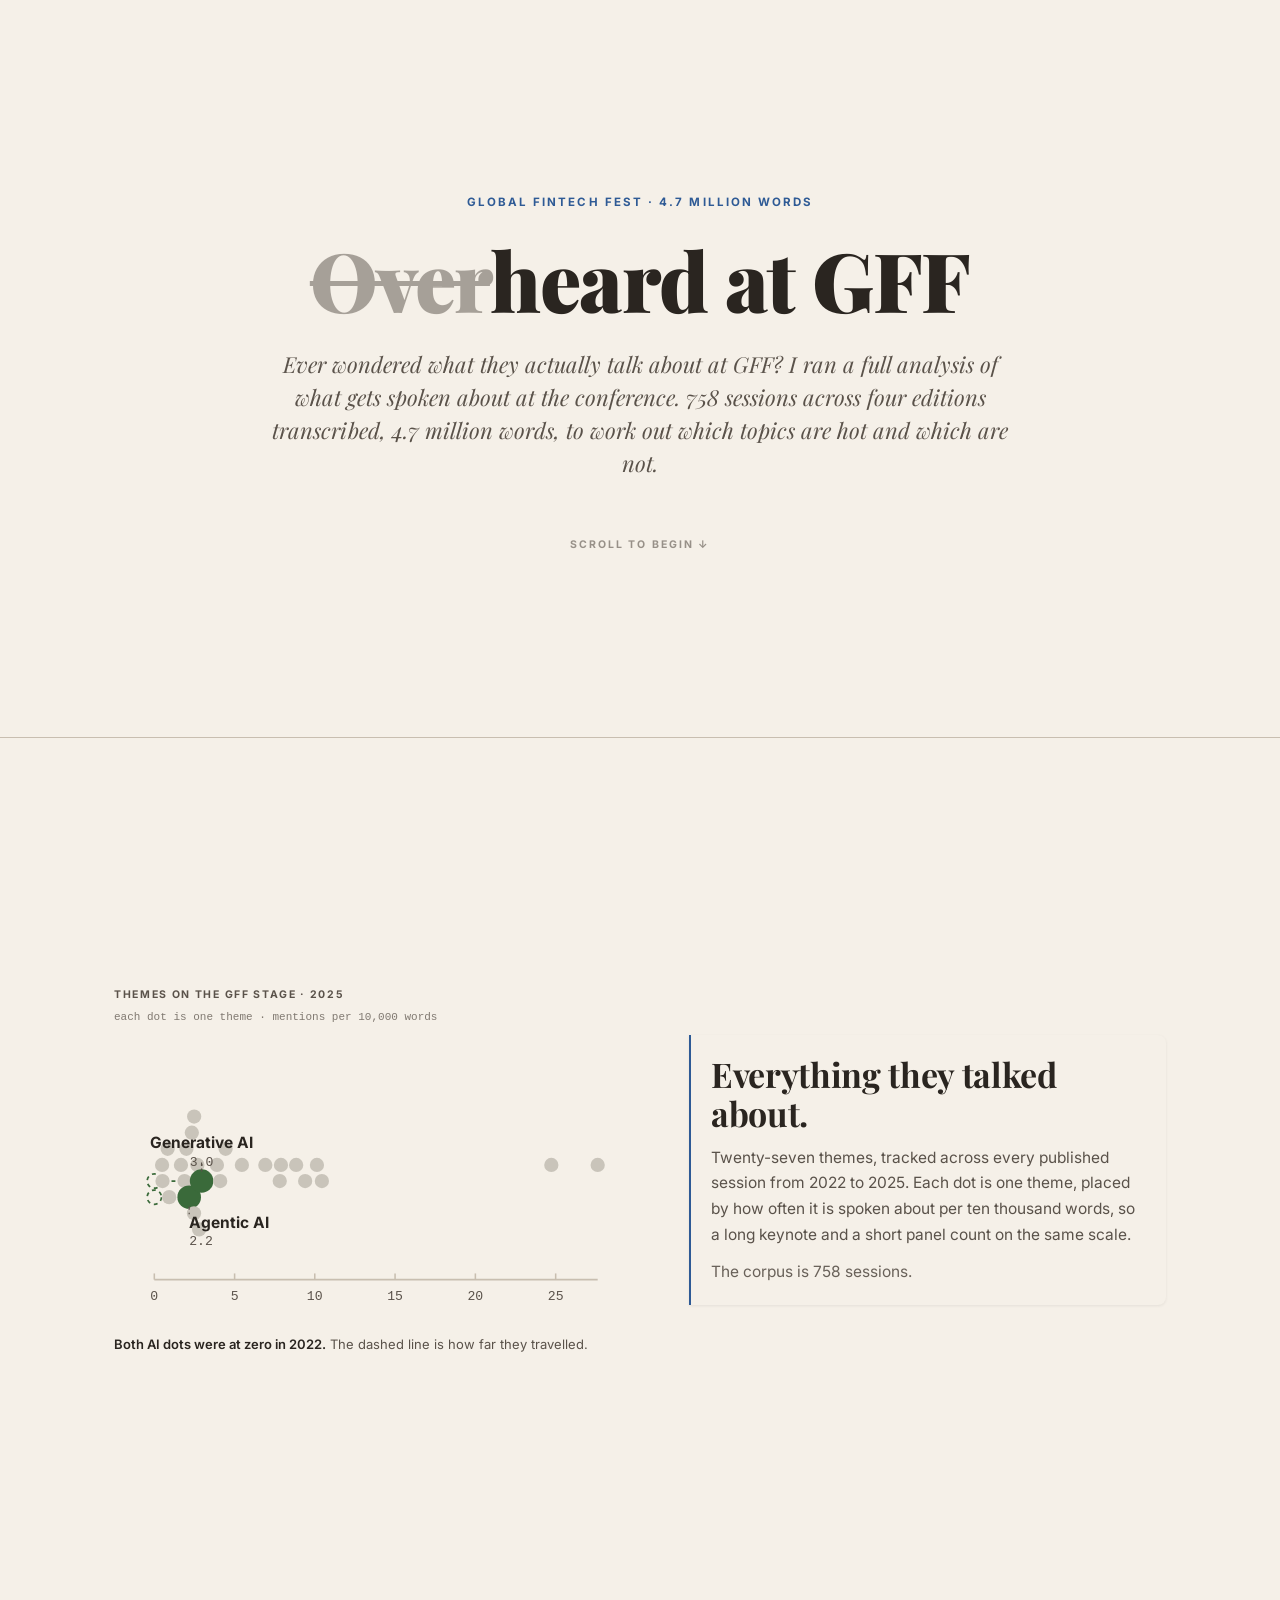
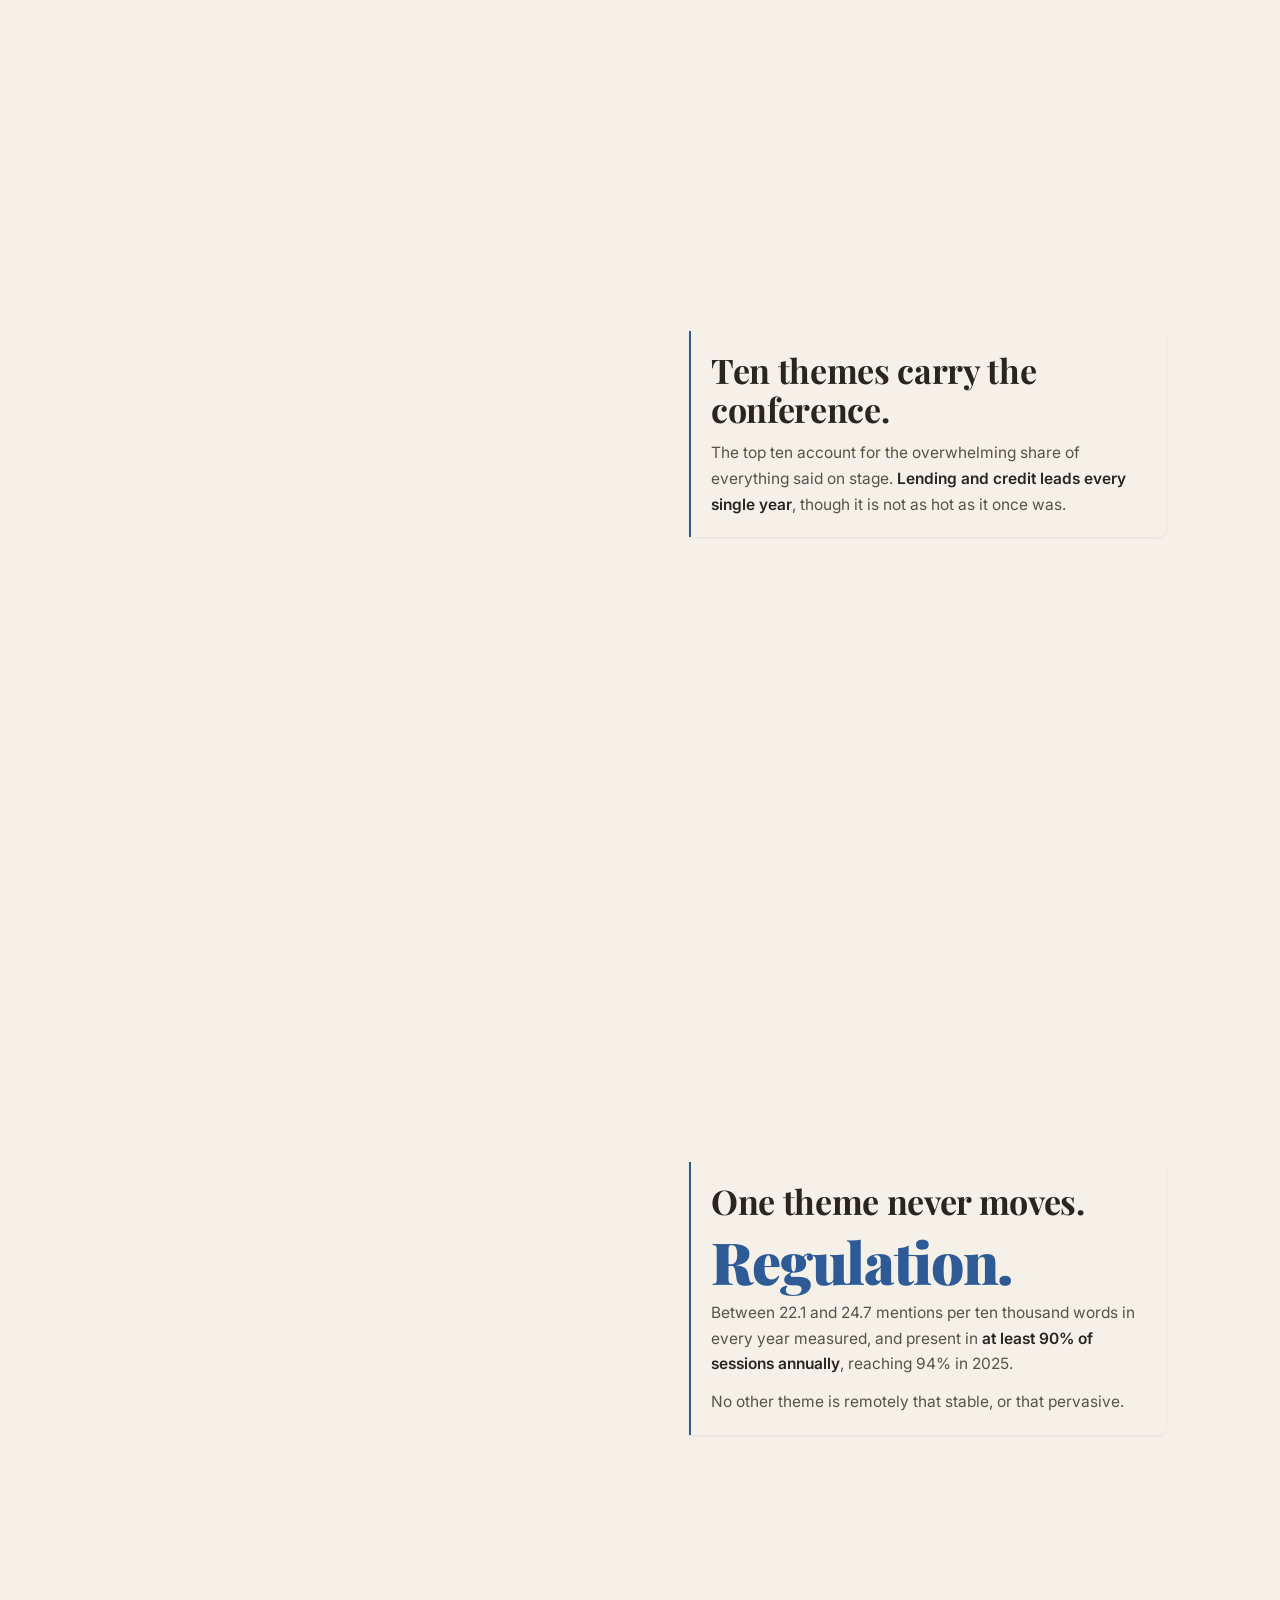
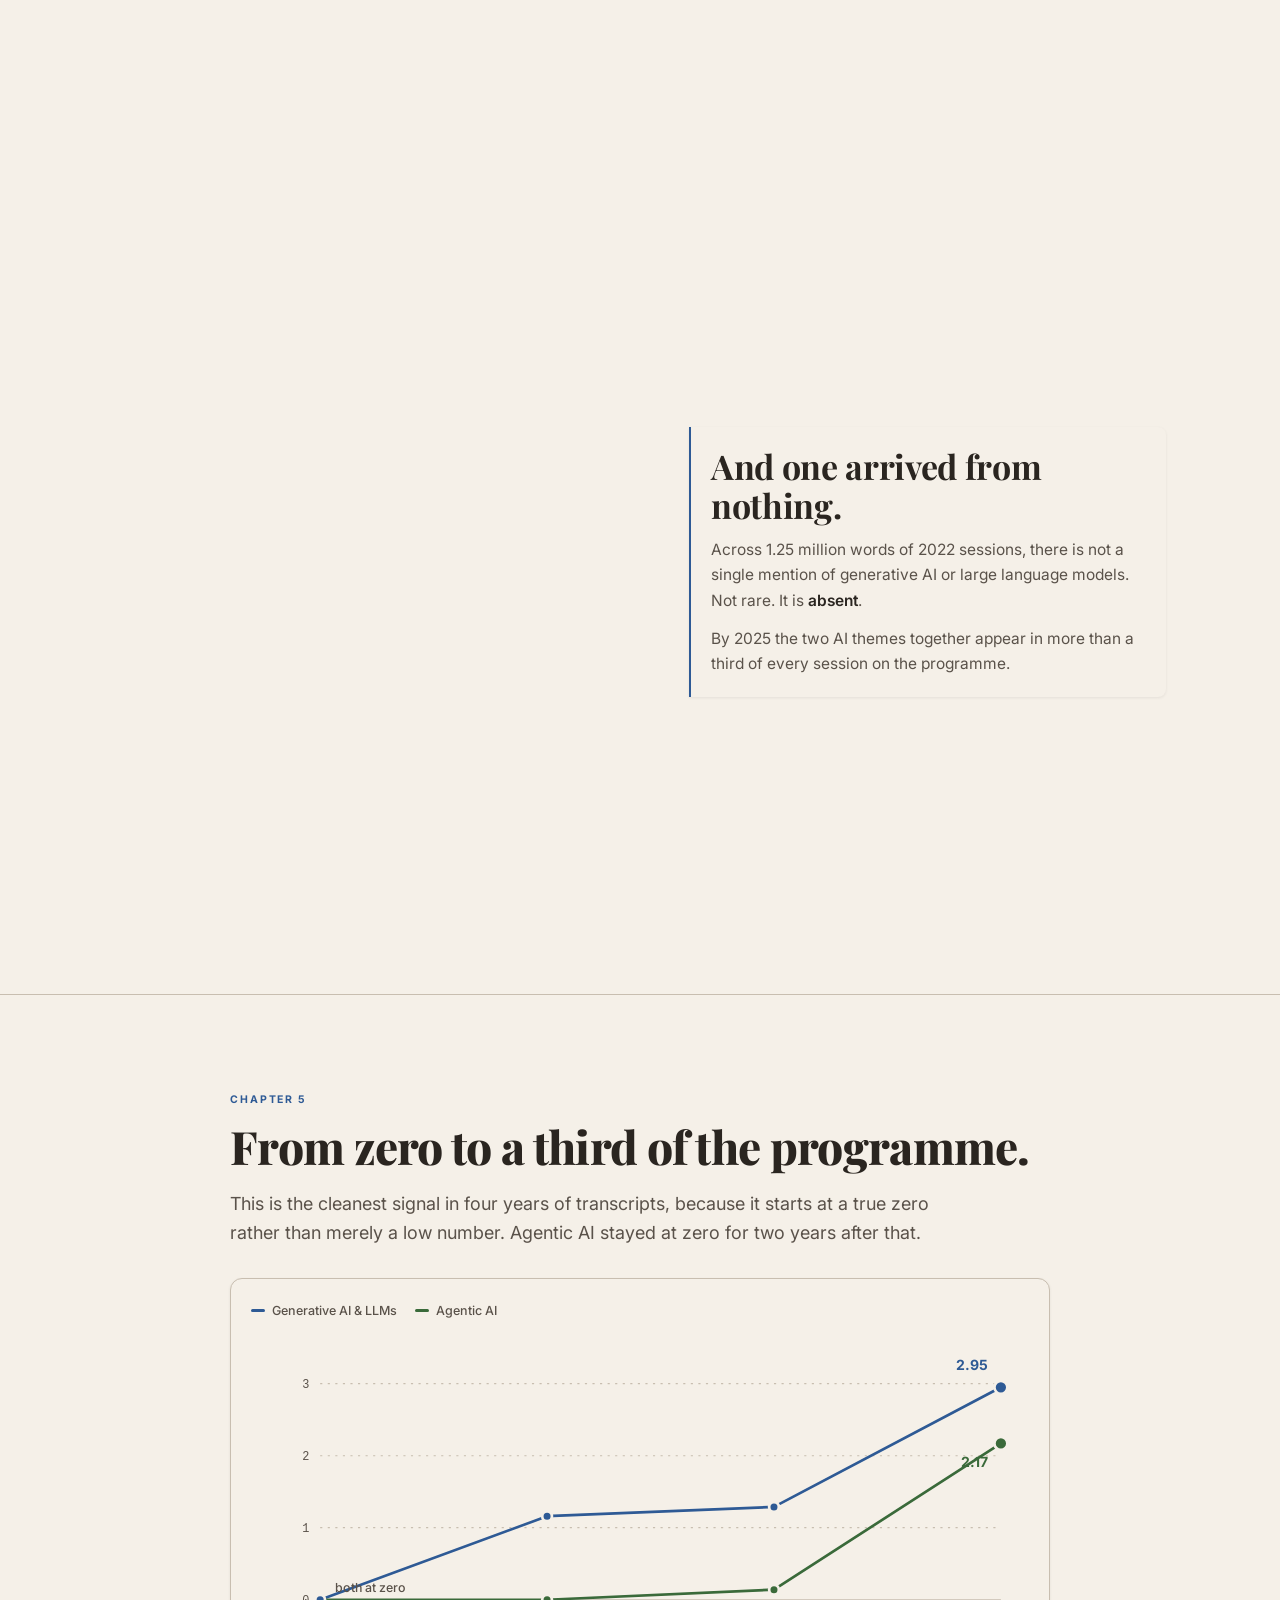
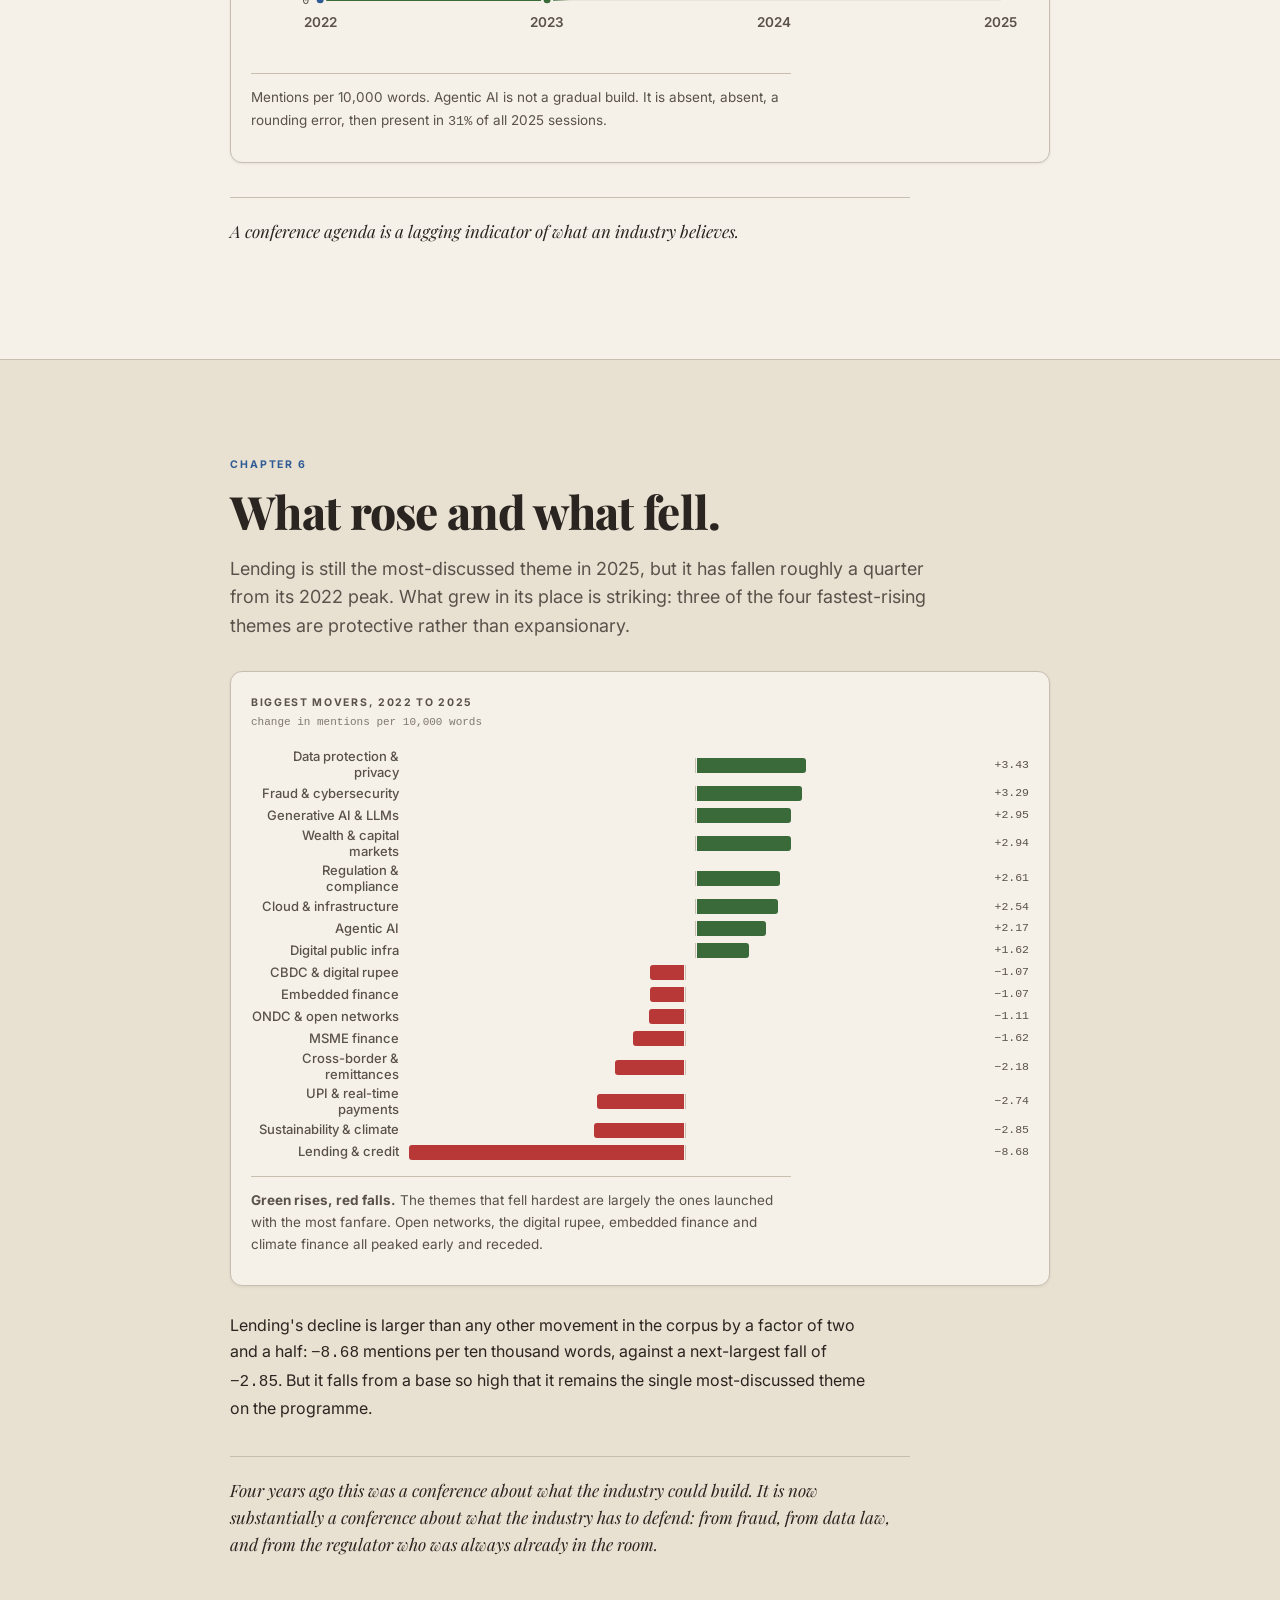
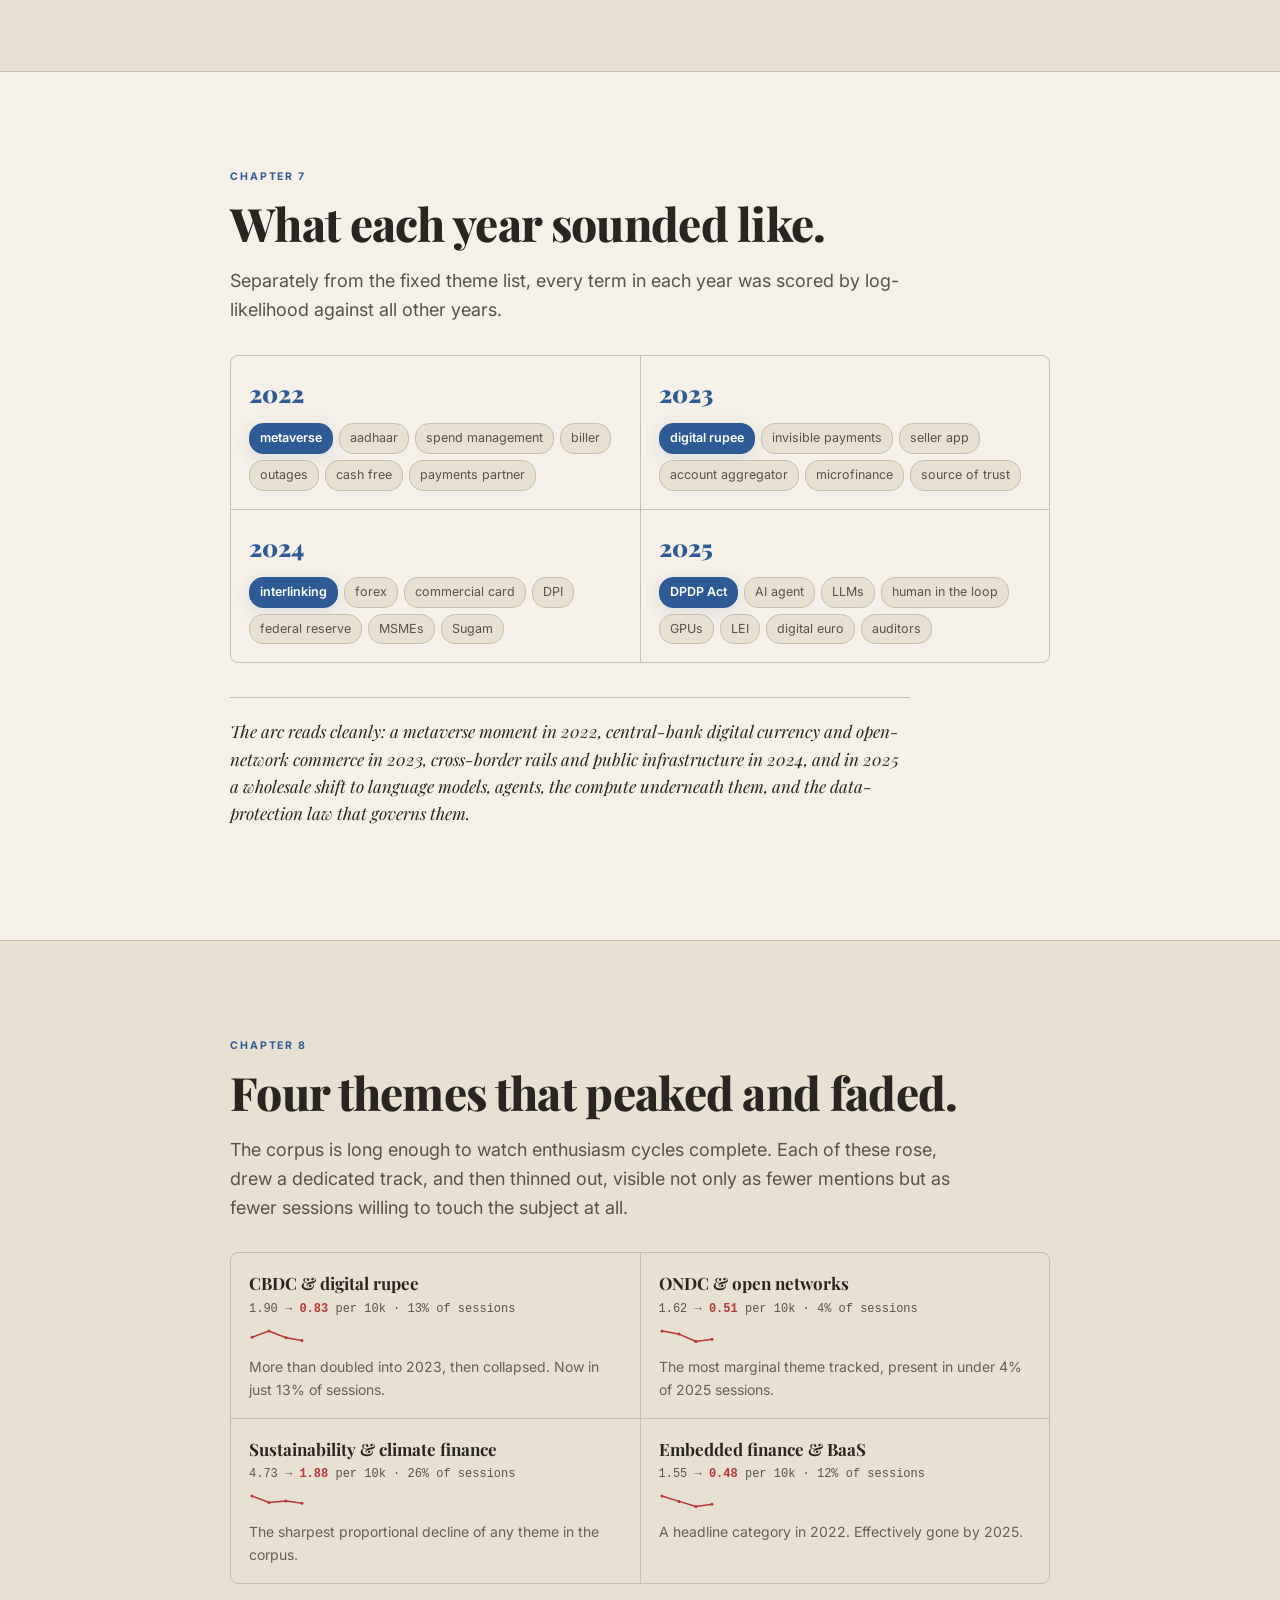
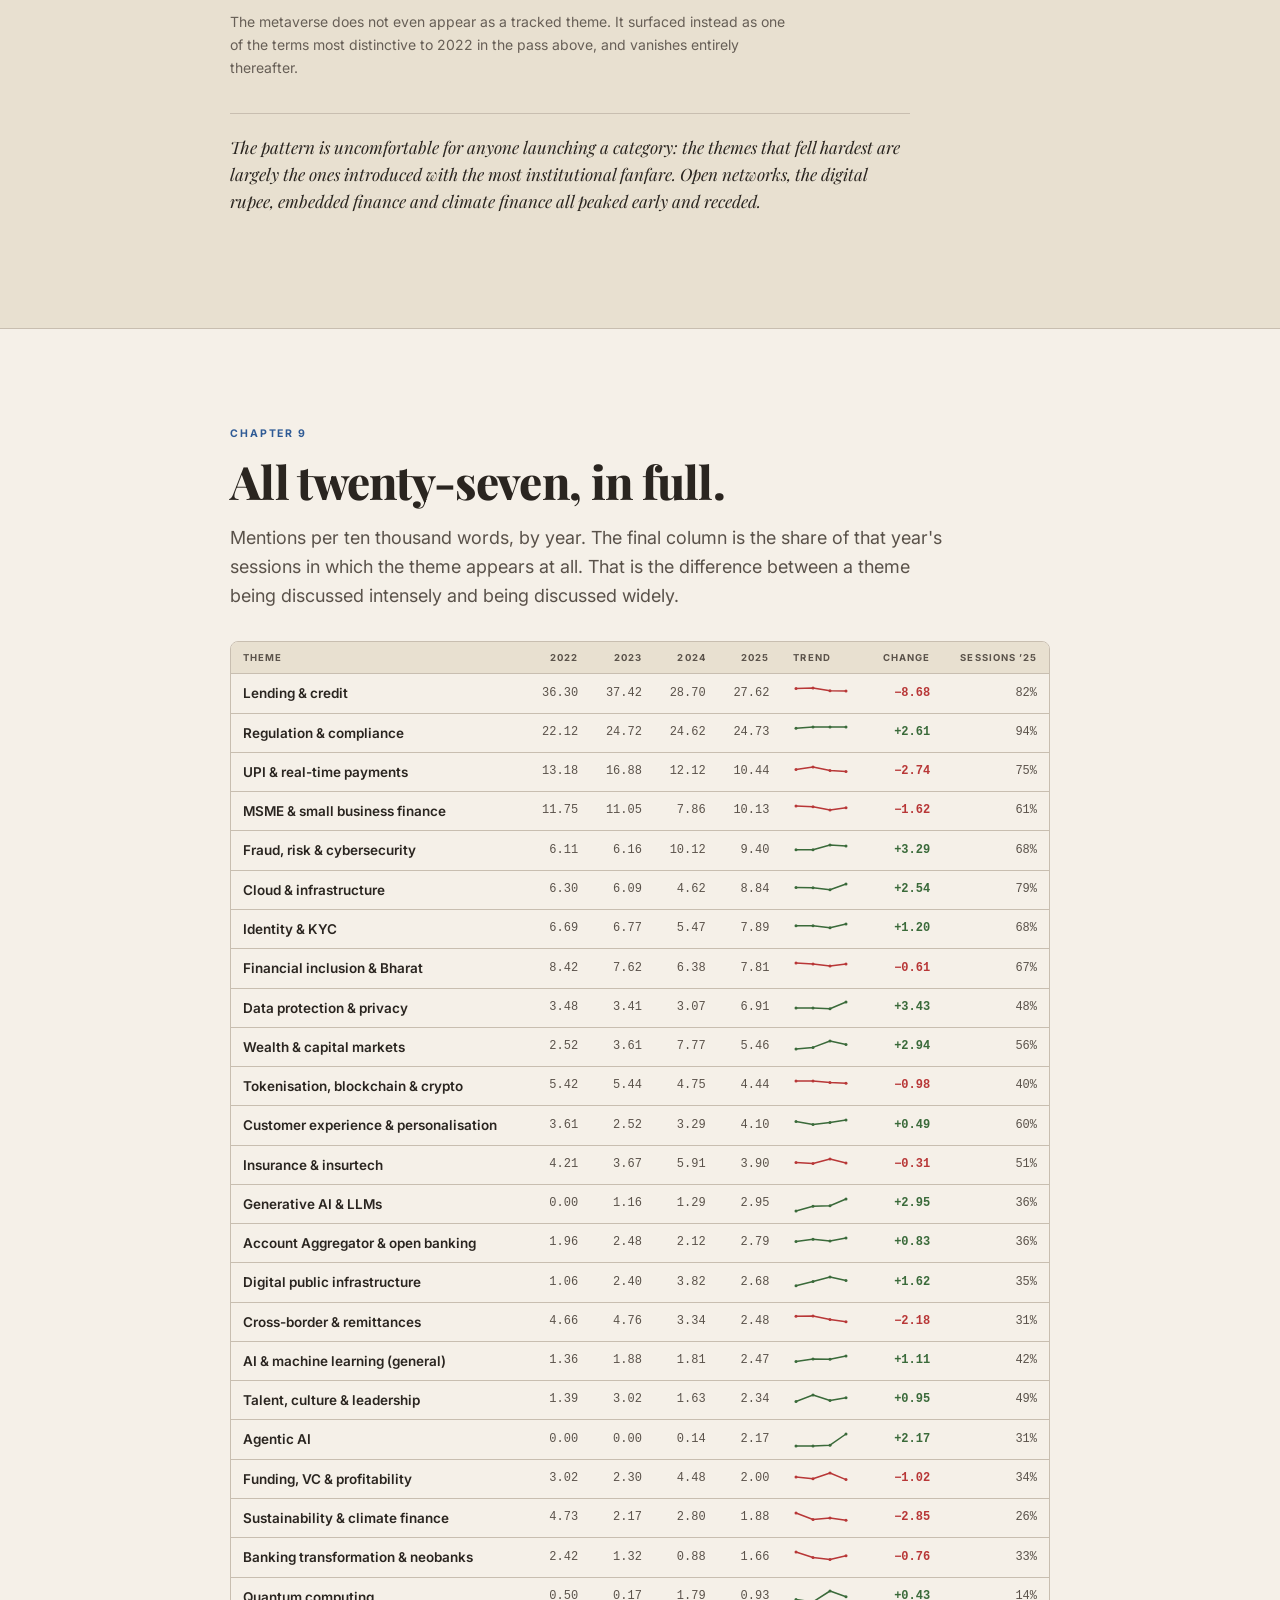
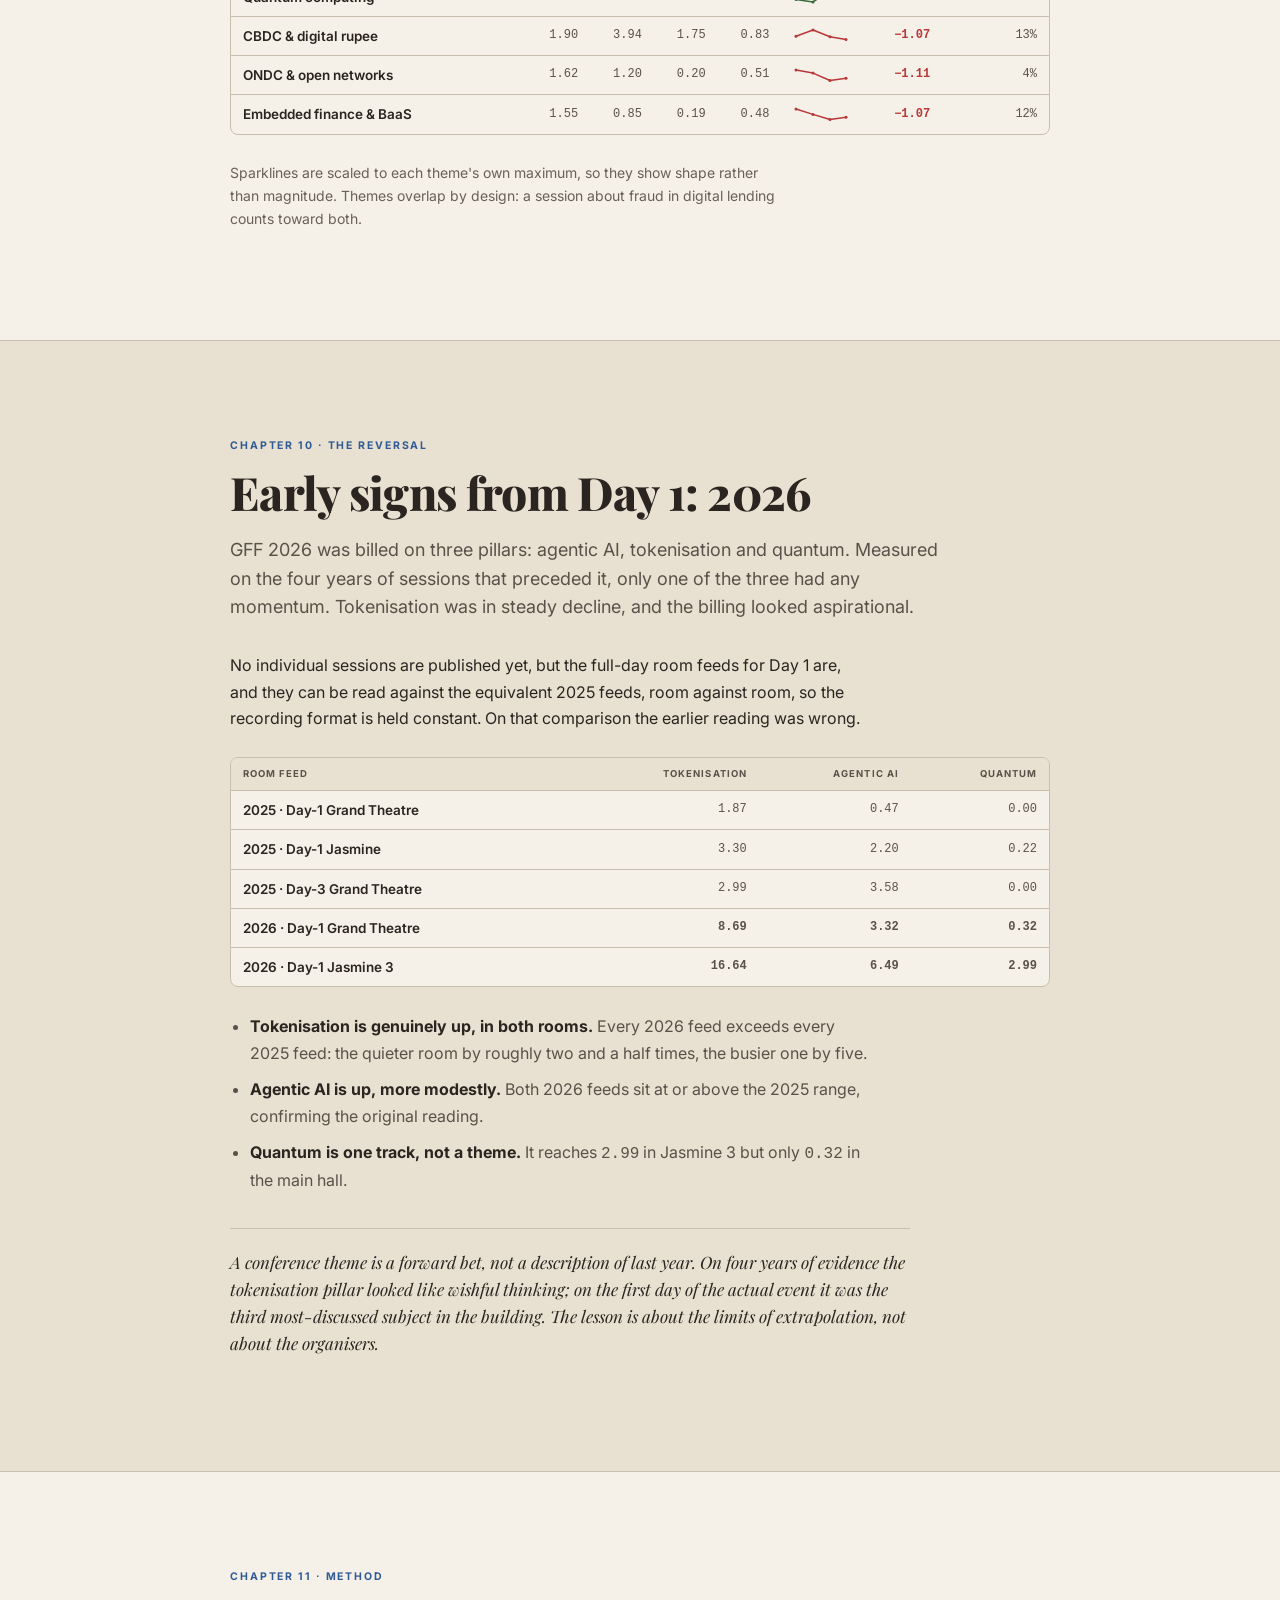
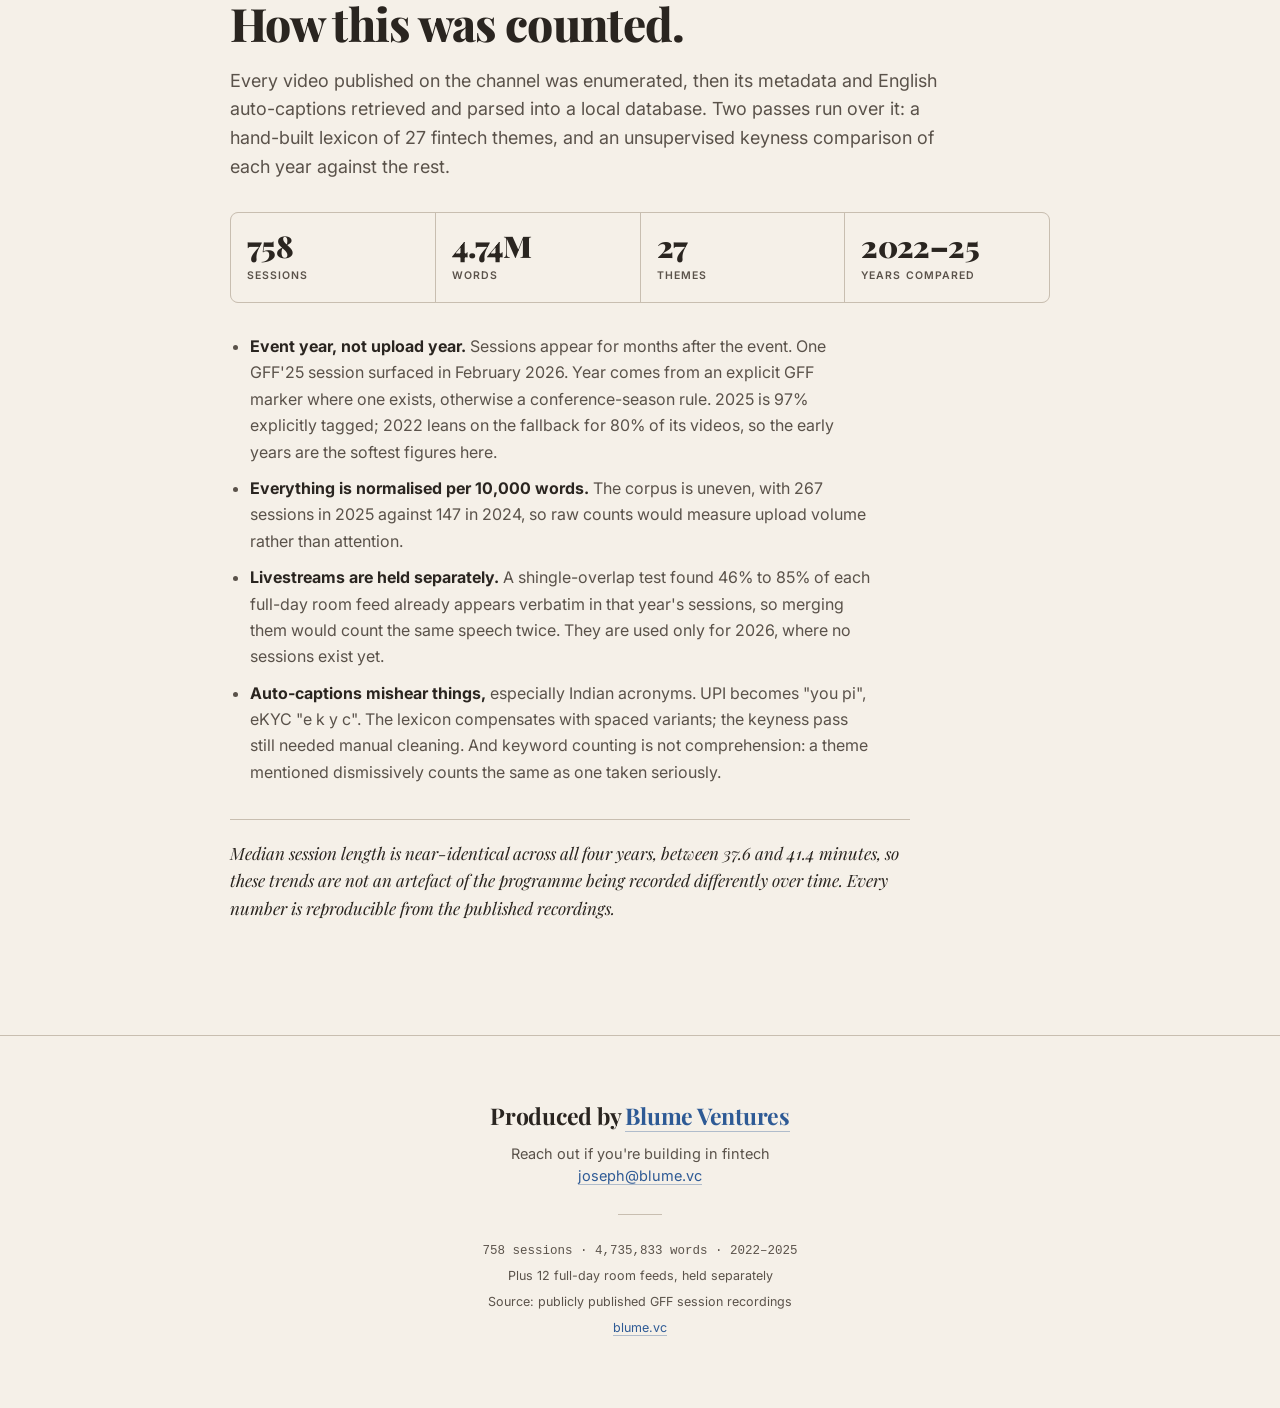
==== commit 9a9a65c5: "Update Overheard at GFF Co-Authored-By: Claude Opus 5 <noreply@anthropic.com>" ====
--- a/gff/index.html
+++ b/gff/index.html
@@ -14,7 +14,7 @@
 <style>
 :root{
   --bg:#f5f0e8; --bg-dark:#e8e0d0; --ink:#2a2520; --ink-soft:#5a524a;
-  --rule:#c8beb0; --accent:#b88a00; --red:#b83737; --green:#3a6a3a;
+  --rule:#c8beb0; --accent:#2e5a95; --red:#b83737; --green:#3a6a3a;
   --blume:#2e5a95; --gray:#c9c4ba;
   --serif:"Playfair Display",Georgia,serif;
   --sans:"Inter",-apple-system,BlinkMacSystemFont,sans-serif;
@@ -24,7 +24,7 @@
   --shadow-sm:0 1px 3px rgba(42,37,32,.08);
   --shadow-md:0 4px 12px rgba(42,37,32,.10);
   --shadow-lg:0 8px 30px rgba(42,37,32,.12);
-  --shadow-gold:0 4px 18px rgba(184,138,0,.12);
+  --shadow-gold:0 4px 18px rgba(46,90,149,.12);
 }
 *{box-sizing:border-box}
 body{margin:0;background:var(--bg);color:var(--ink);
@@ -308,7 +308,7 @@
 
     <div class="figbox">
       <div class="legend">
-        <span class="lg"><span class="sw" style="background:#b88a00"></span>Generative AI &amp; LLMs</span>
+        <span class="lg"><span class="sw" style="background:#2e5a95"></span>Generative AI &amp; LLMs</span>
         <span class="lg"><span class="sw" style="background:#3a6a3a"></span>Agentic AI</span>
       </div>
       <svg viewBox="0 0 720 300" role="img" aria-label="Generative AI rises from zero in 2022 to 2.95 mentions per 10,000 words in 2025. Agentic AI is zero until 2024, then 2.17 in 2025.">
@@ -326,18 +326,18 @@
           <text x="64" y="270">2022</text><text x="274" y="270">2023</text>
           <text x="484" y="270">2024</text><text x="694" y="270">2025</text>
         </g>
-        <polyline points="64,245 274,167.7 484,159.1 694,48.4" fill="none" stroke="#b88a00"
+        <polyline points="64,245 274,167.7 484,159.1 694,48.4" fill="none" stroke="#2e5a95"
                   stroke-width="2.5" stroke-linejoin="round" stroke-linecap="round"/>
         <polyline points="64,245 274,245 484,235.7 694,100.4" fill="none" stroke="#3a6a3a"
                   stroke-width="2.5" stroke-linejoin="round" stroke-linecap="round"/>
         <g stroke="#f5f0e8" stroke-width="2.5">
-          <circle cx="64" cy="245" r="4.5" fill="#b88a00"/><circle cx="274" cy="167.7" r="4.5" fill="#b88a00"/>
-          <circle cx="484" cy="159.1" r="4.5" fill="#b88a00"/><circle cx="694" cy="48.4" r="6" fill="#b88a00"/>
+          <circle cx="64" cy="245" r="4.5" fill="#2e5a95"/><circle cx="274" cy="167.7" r="4.5" fill="#2e5a95"/>
+          <circle cx="484" cy="159.1" r="4.5" fill="#2e5a95"/><circle cx="694" cy="48.4" r="6" fill="#2e5a95"/>
           <circle cx="274" cy="245" r="4.5" fill="#3a6a3a"/>
           <circle cx="484" cy="235.7" r="4.5" fill="#3a6a3a"/><circle cx="694" cy="100.4" r="6" fill="#3a6a3a"/>
         </g>
         <g font-family="Inter,sans-serif" font-size="13" font-weight="700">
-          <text x="682" y="32" fill="#b88a00" text-anchor="end">2.95</text>
+          <text x="682" y="32" fill="#2e5a95" text-anchor="end">2.95</text>
           <text x="682" y="122" fill="#3a6a3a" text-anchor="end">2.17</text>
           <text x="78" y="238" fill="#5a524a" font-size="11.5" font-weight="500">both at zero</text>
         </g>
